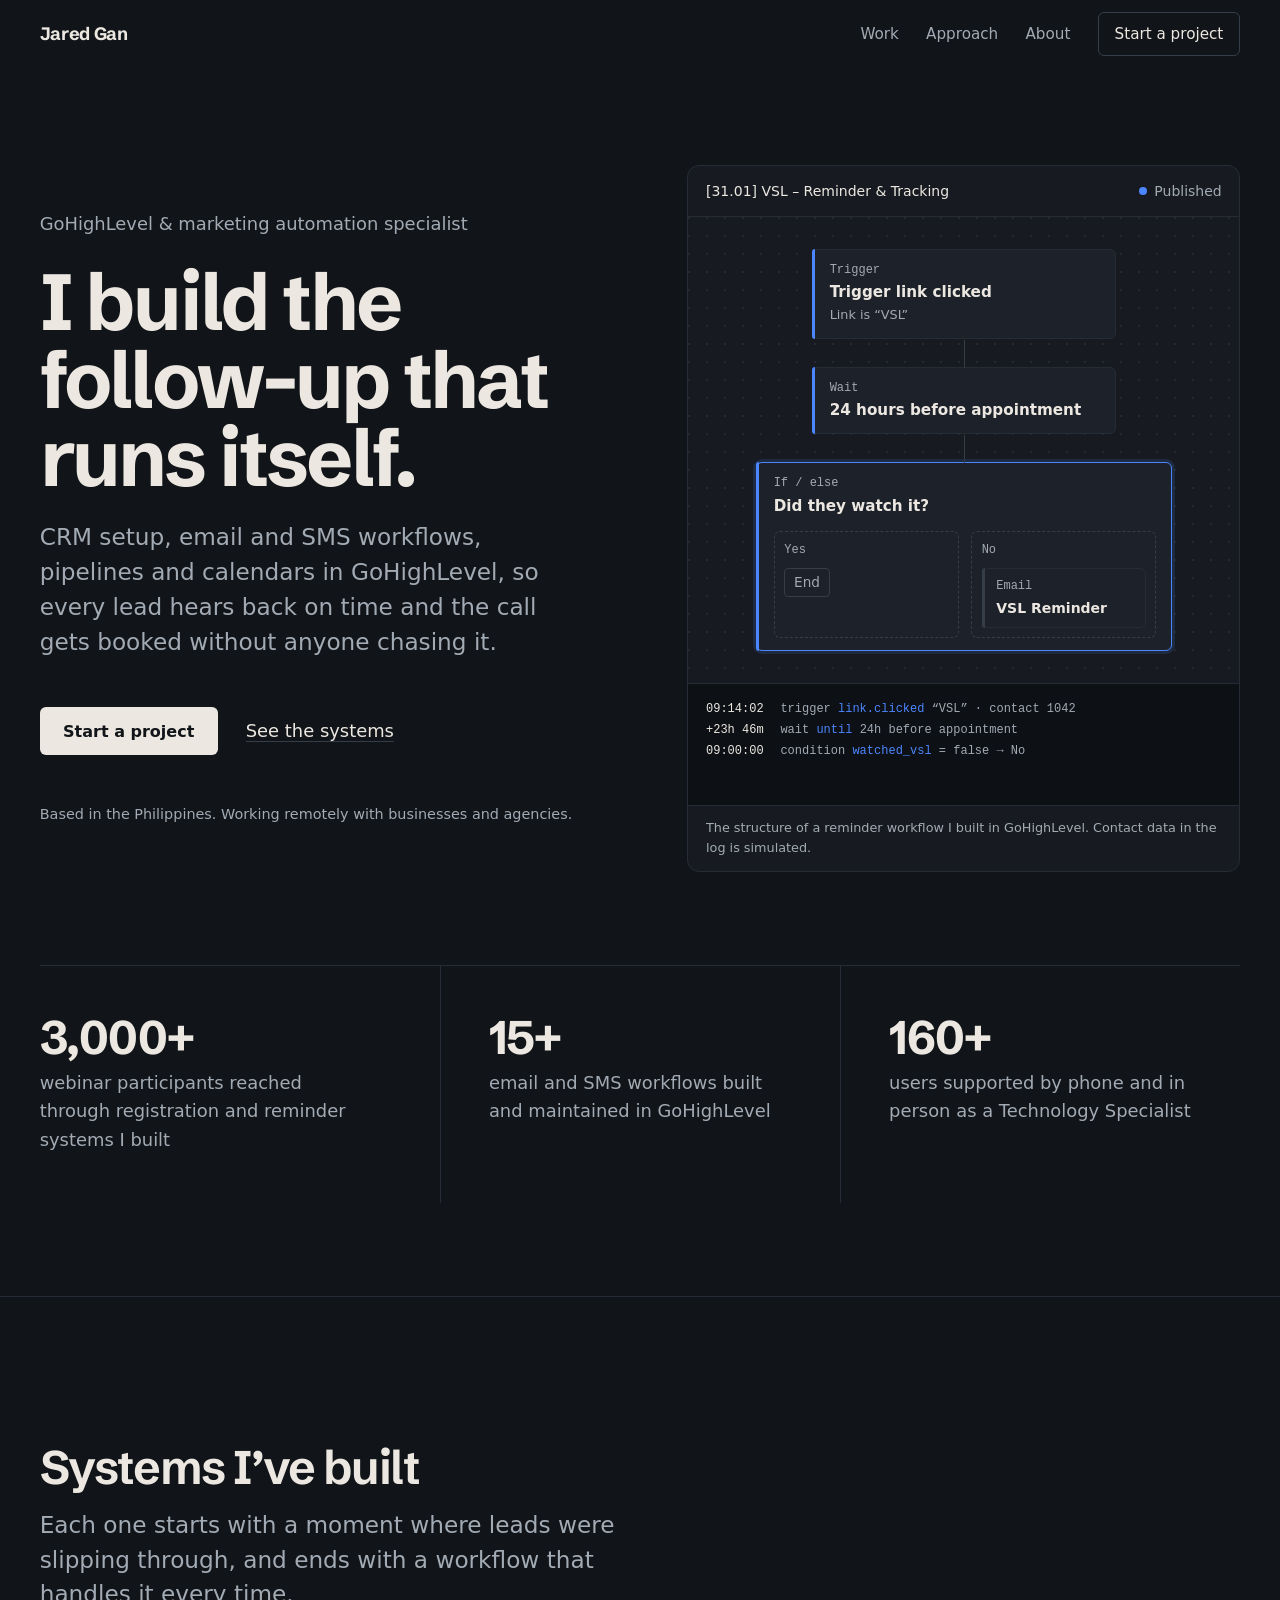
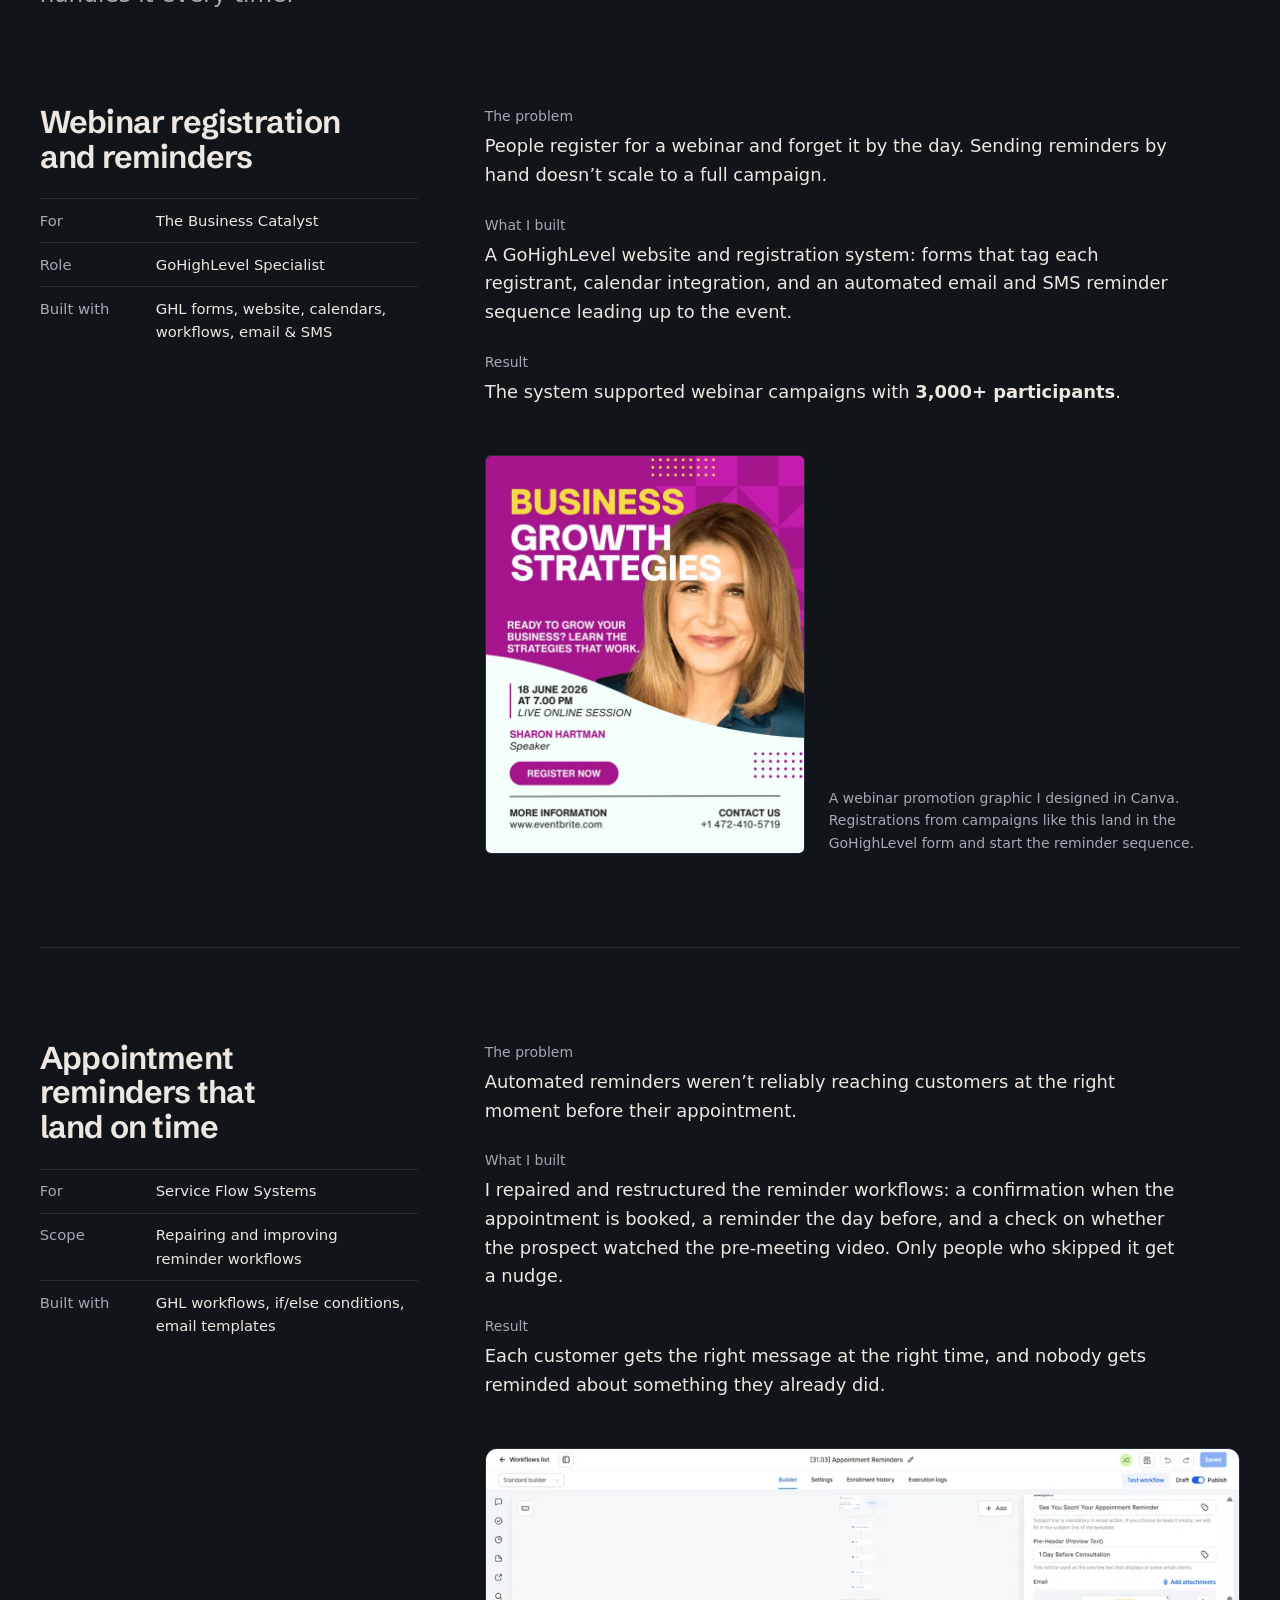
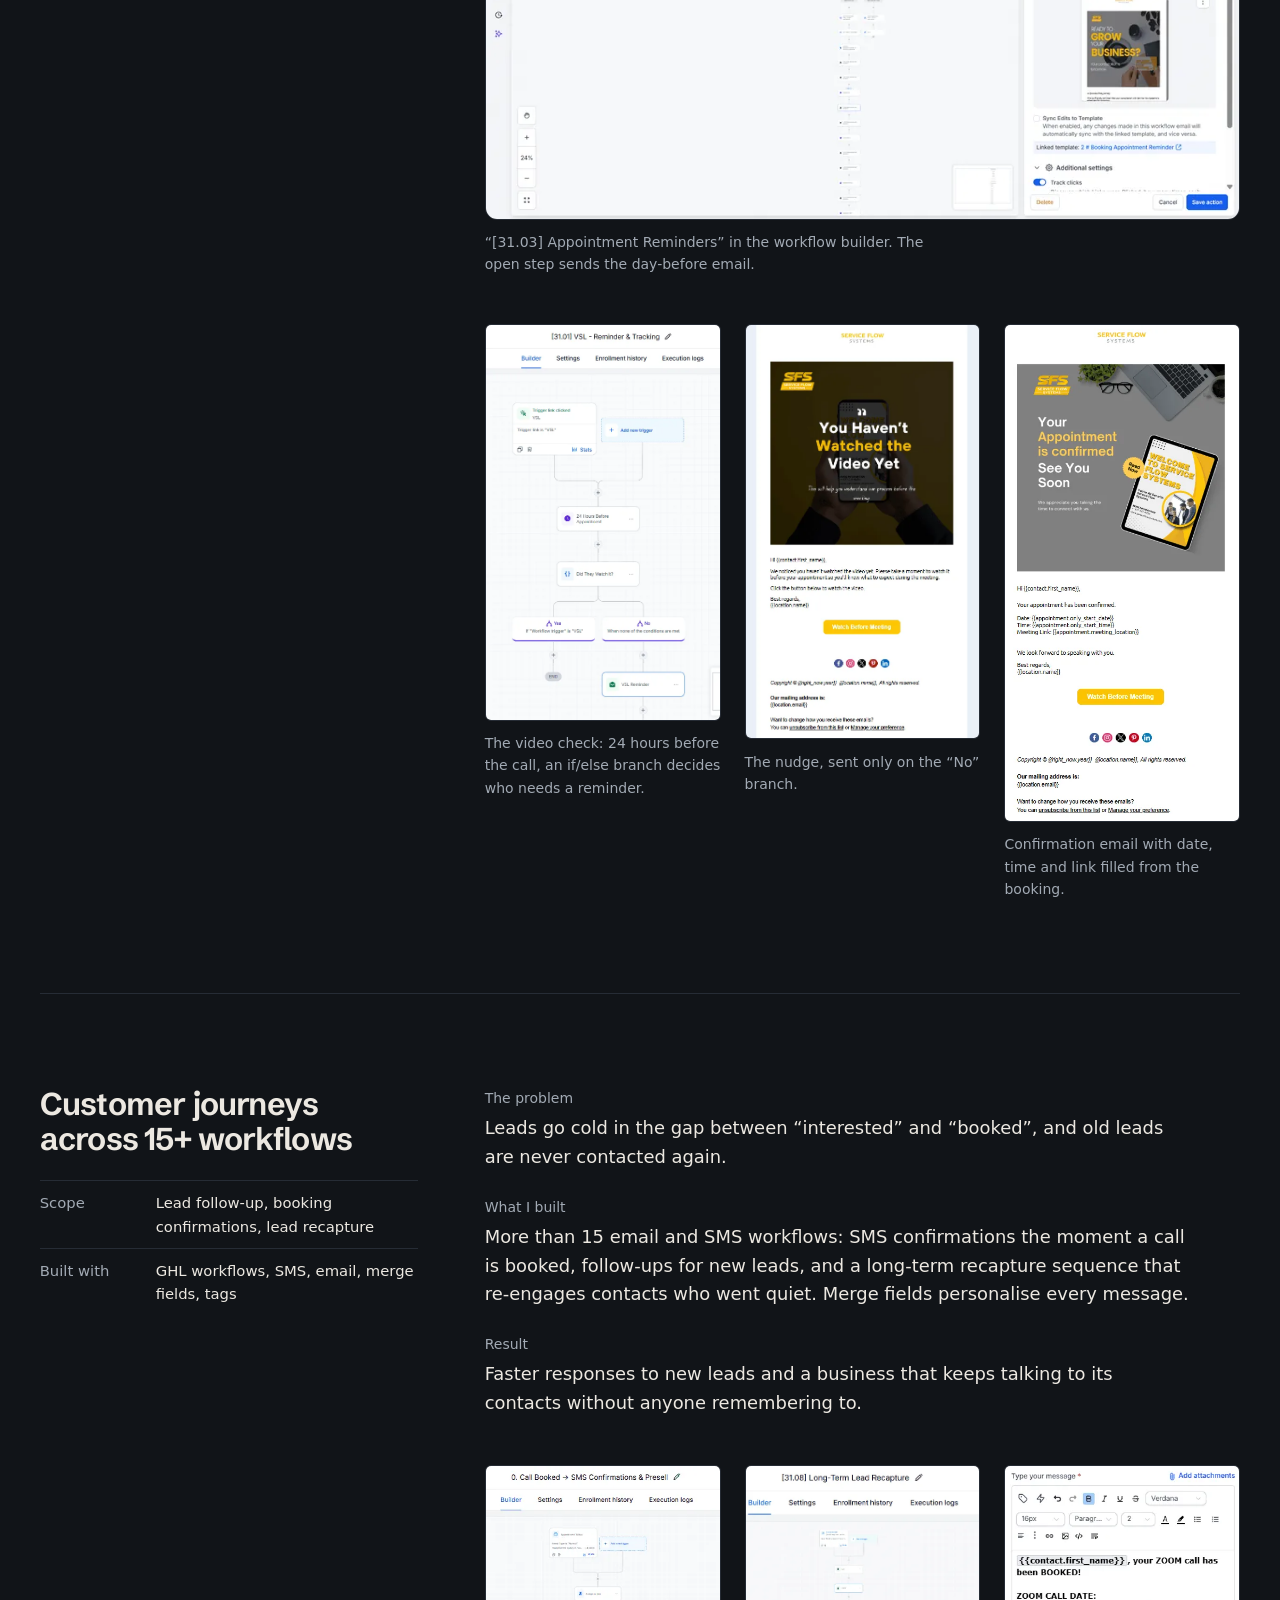
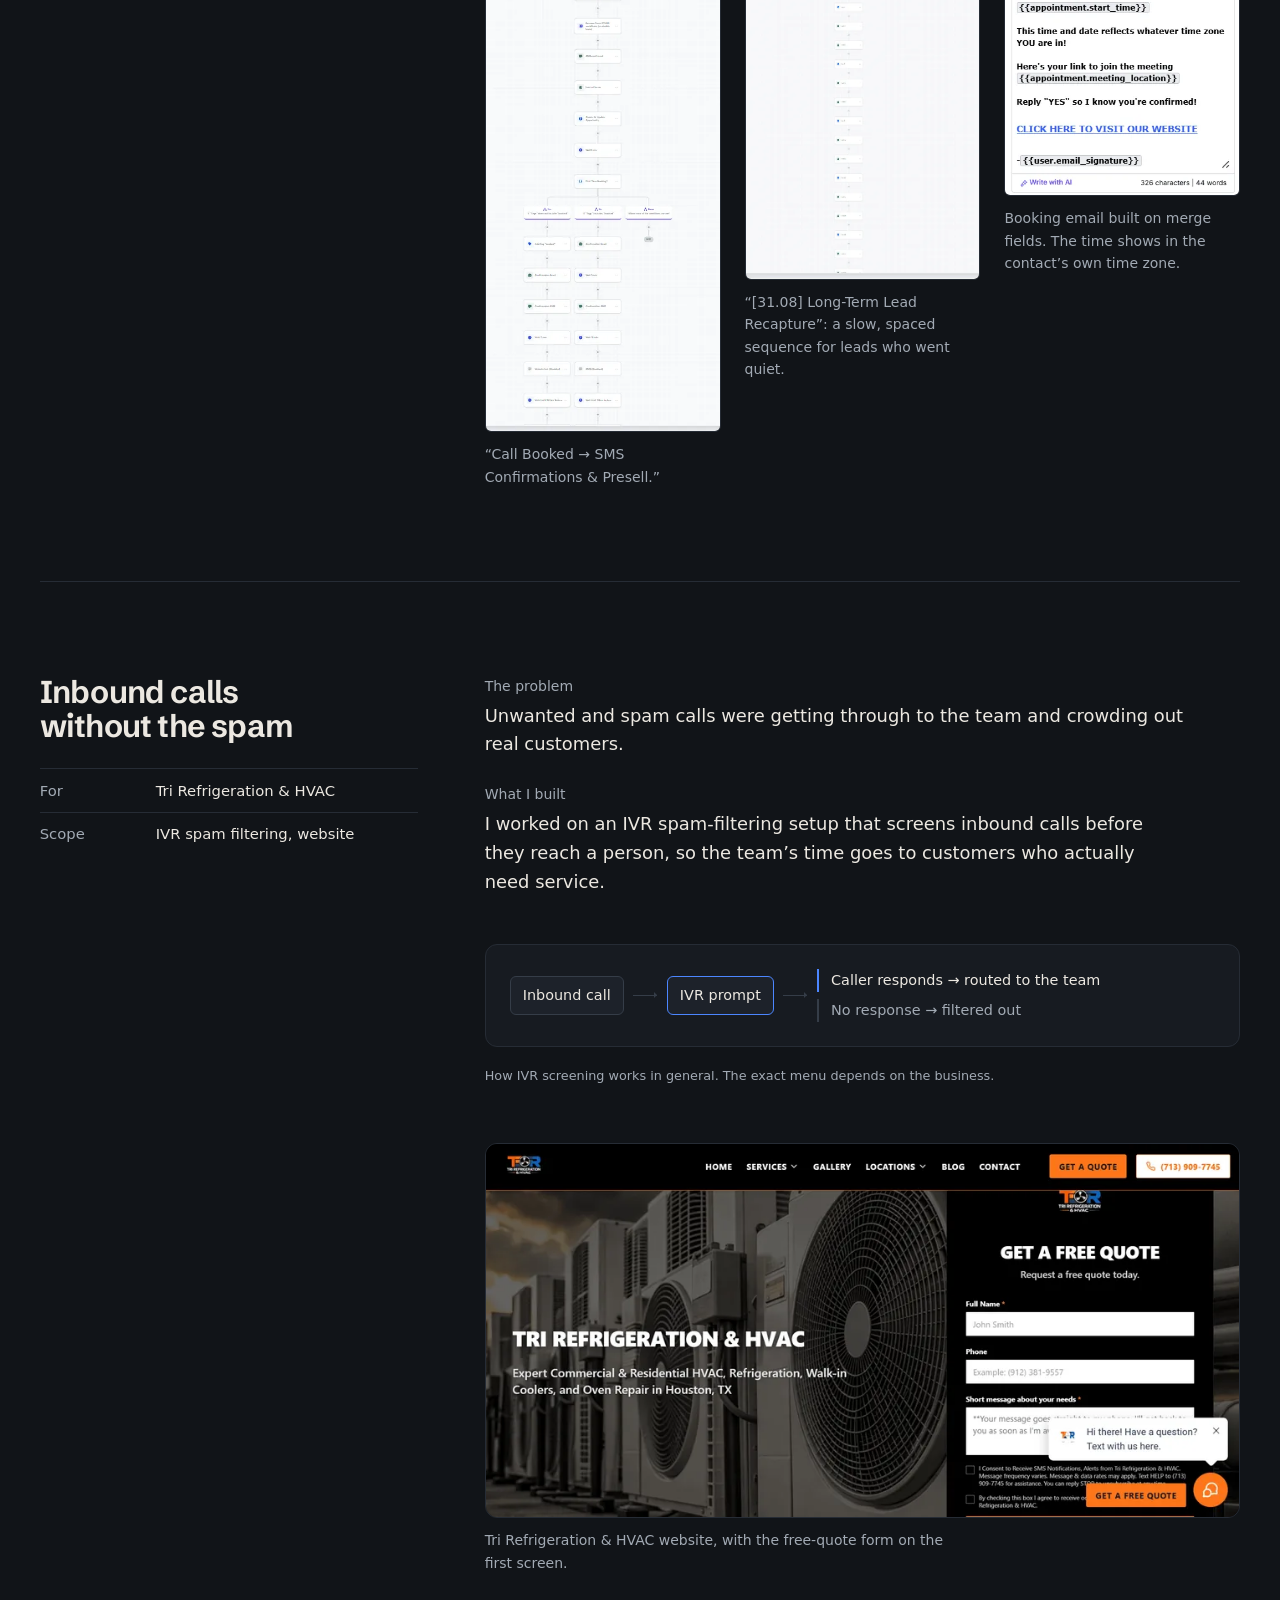
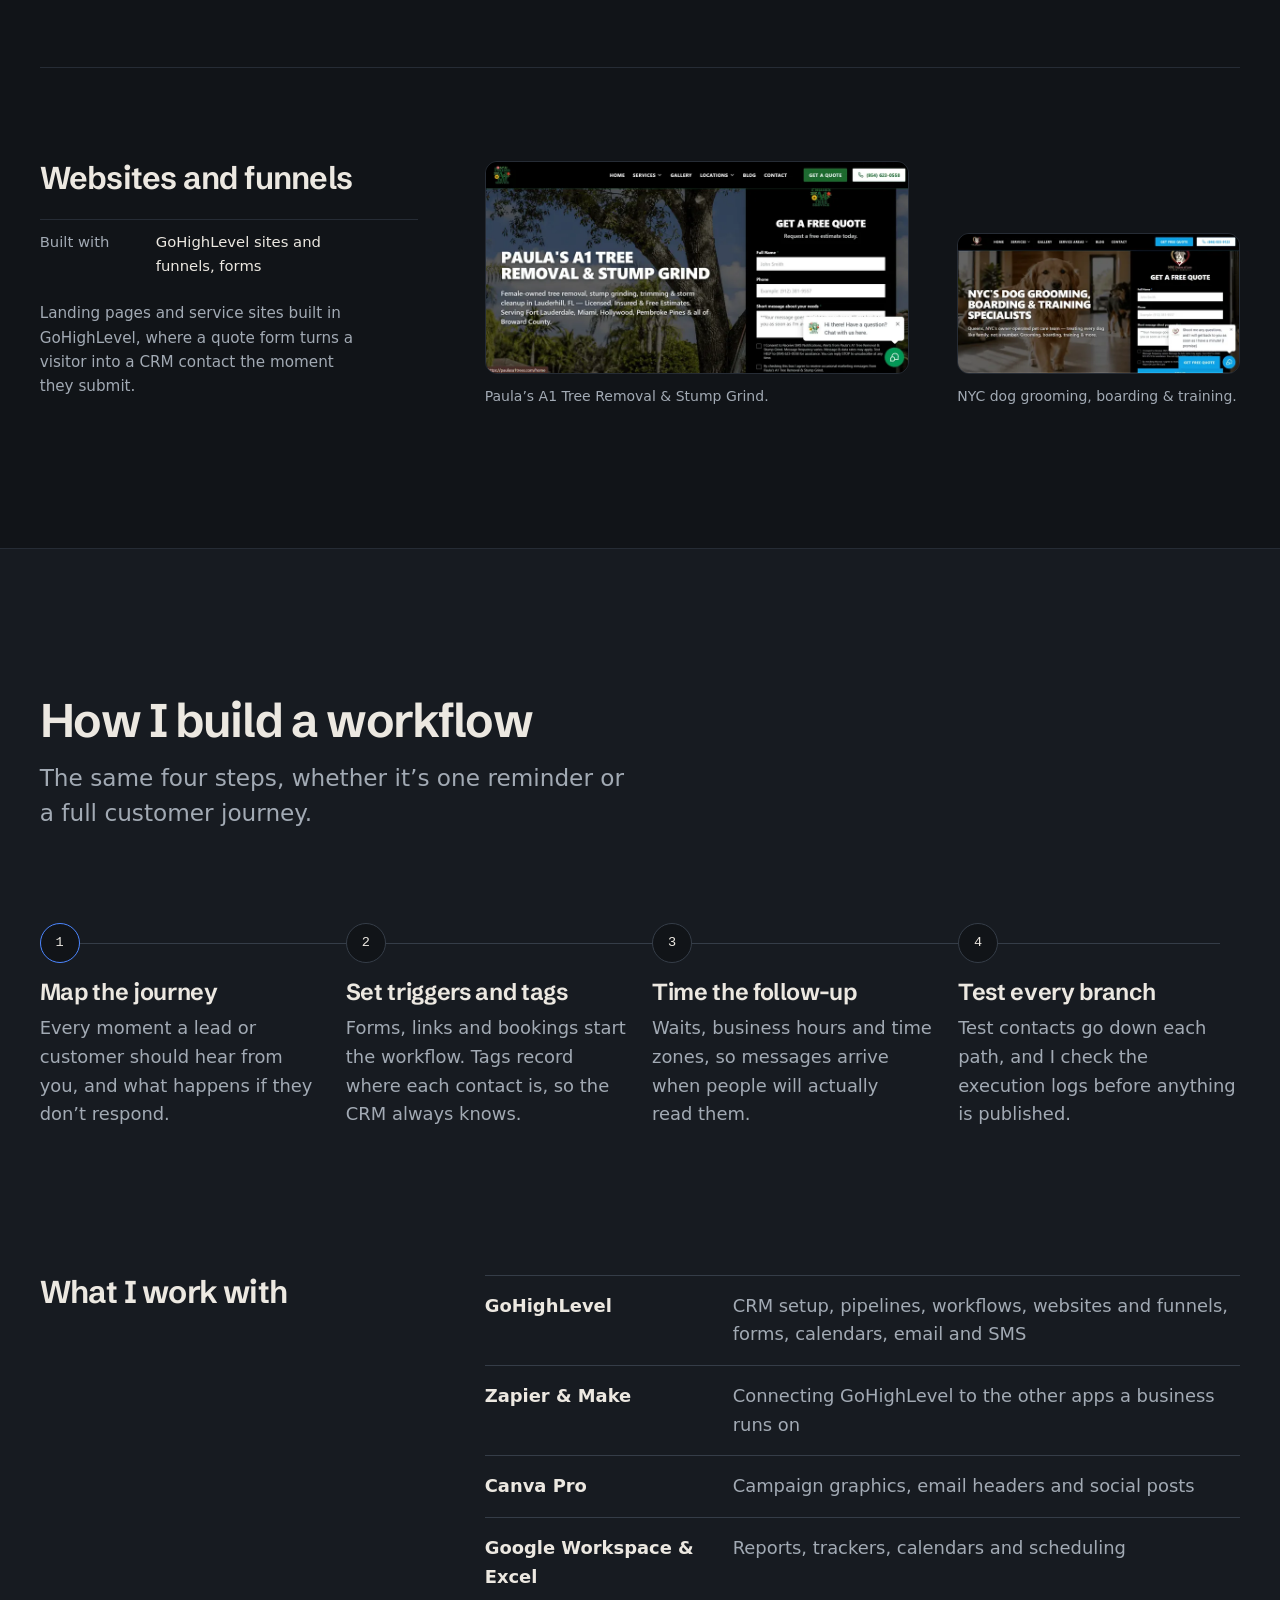
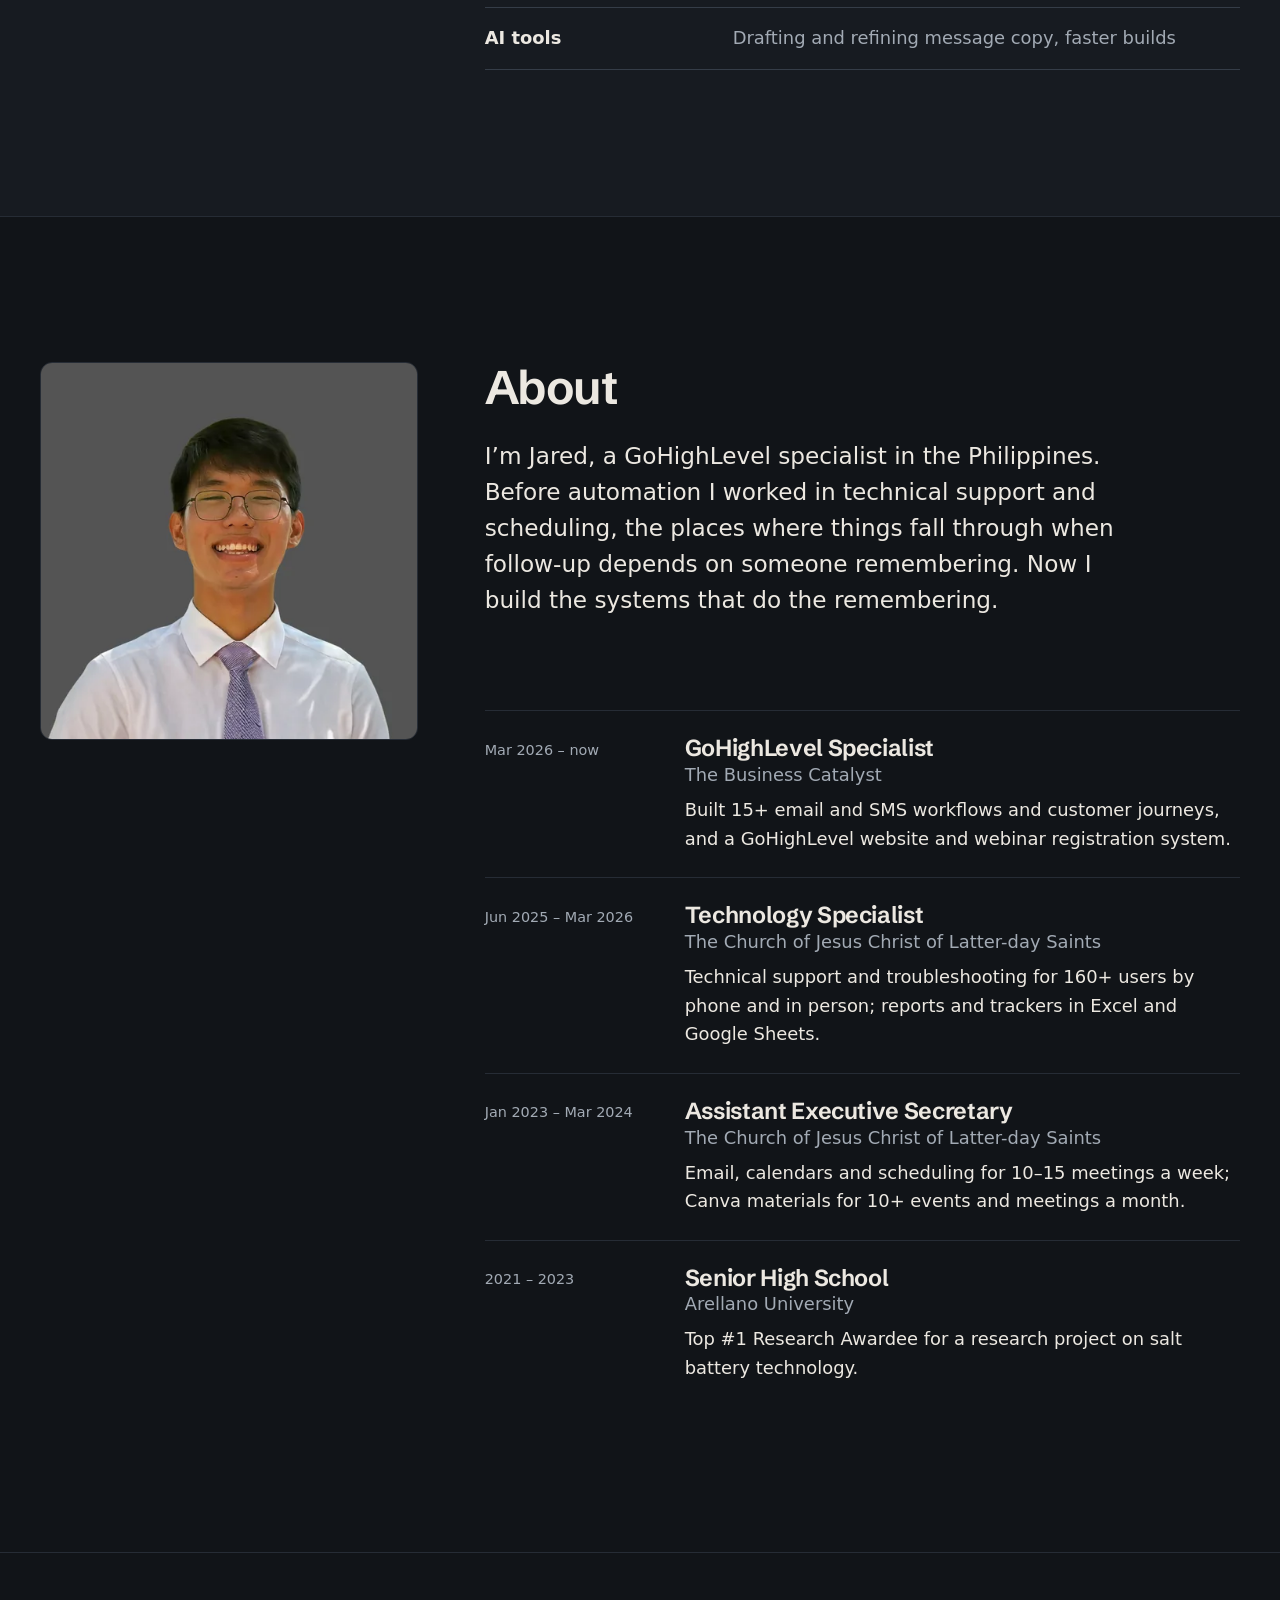
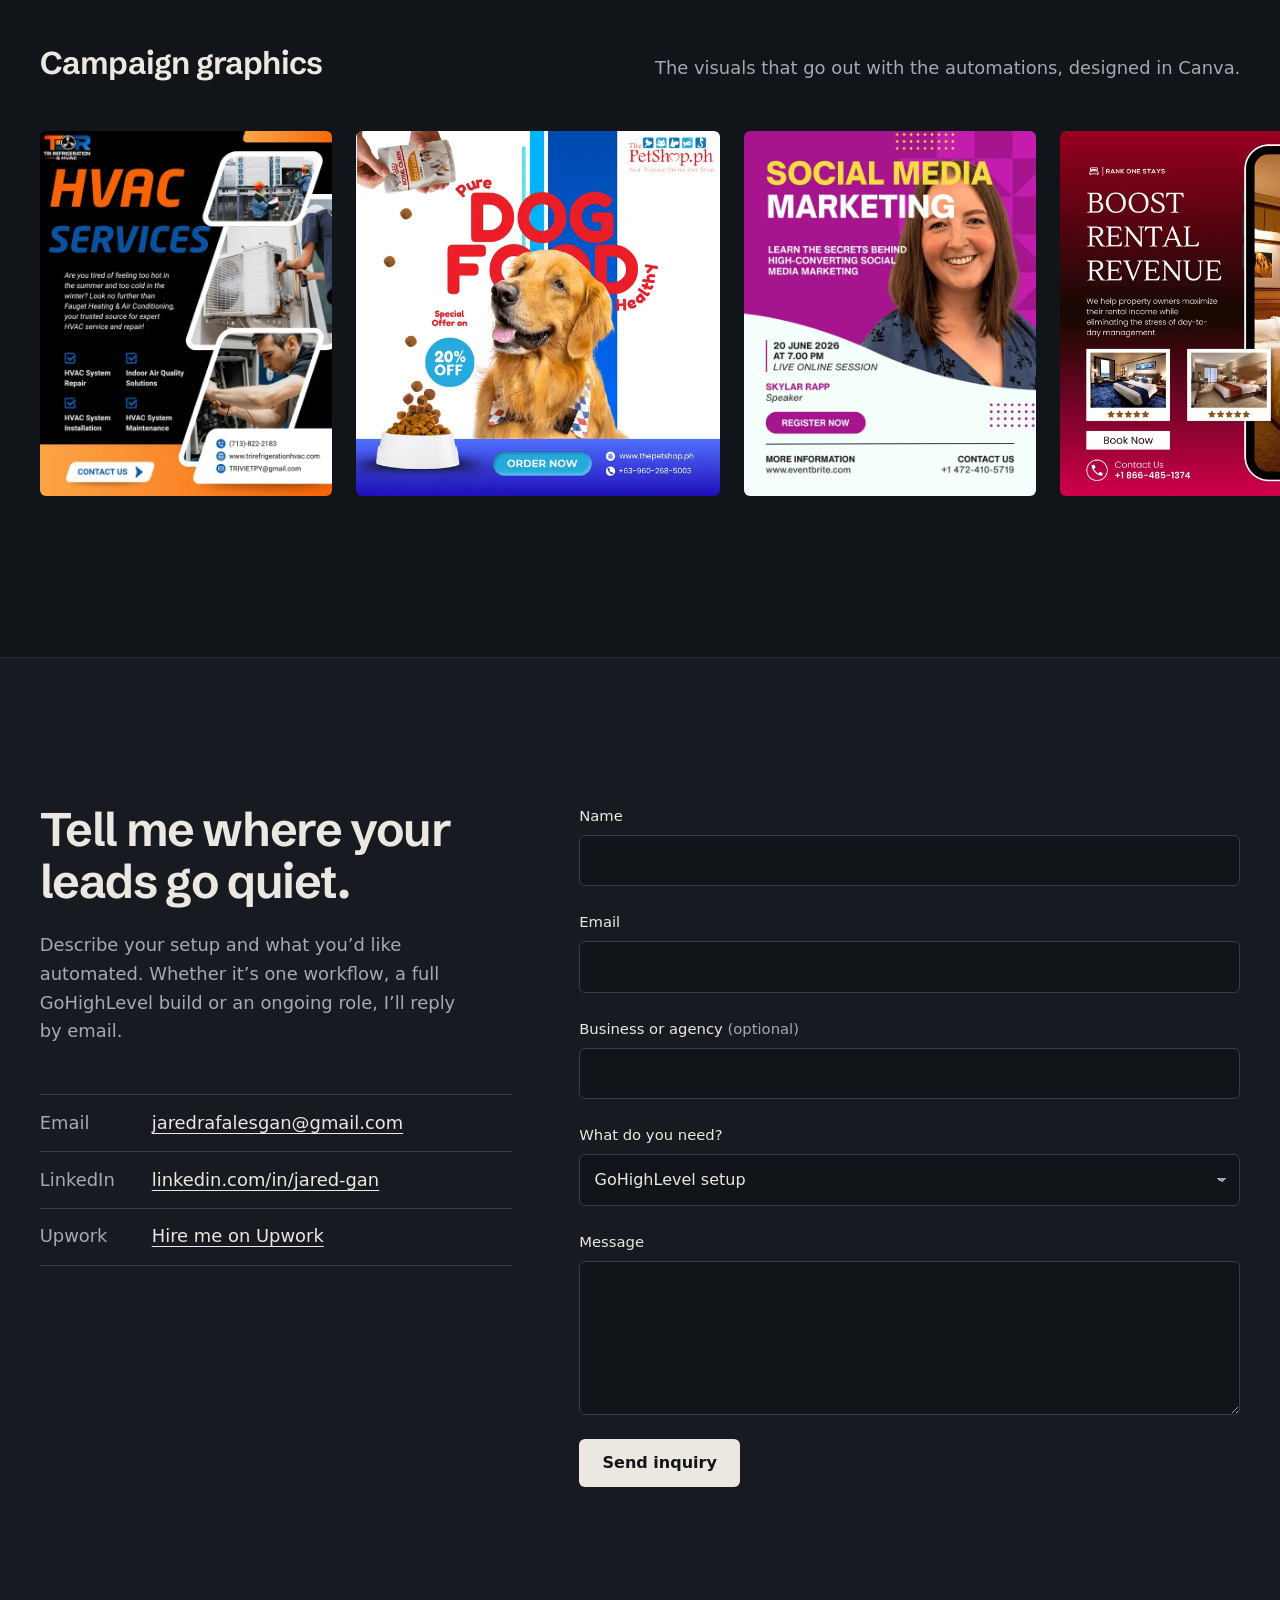
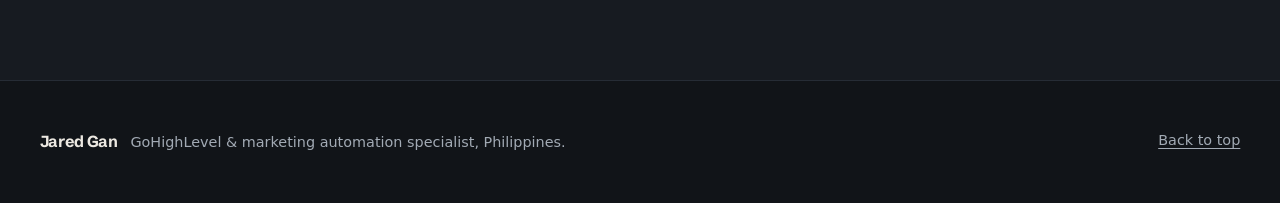
==== index.html @ a00666f6 "Build portfolio site: live workflow hero, case studies, approach, about, contact Static HTML/CSS/JS " ====
<!doctype html>
<html lang="en">
<head>
  <meta charset="utf-8">
  <meta name="viewport" content="width=device-width, initial-scale=1">
  <title>Jared Gan — GoHighLevel &amp; Marketing Automation Specialist</title>
  <meta name="description" content="Jared Gan builds GoHighLevel systems that capture leads, follow up on time and book the call: CRM setup, email and SMS workflows, pipelines, calendars and funnels.">
  <meta name="theme-color" content="#111418">
  <meta property="og:type" content="website">
  <meta property="og:title" content="Jared Gan — GoHighLevel &amp; Marketing Automation Specialist">
  <meta property="og:description" content="GoHighLevel systems that capture leads, follow up on time and book the call.">
  <meta name="twitter:card" content="summary_large_image">
  <link rel="icon" href="/favicon.svg" type="image/svg+xml">
  <link rel="preload" href="/assets/fonts/schibsted-grotesk.woff2" as="font" type="font/woff2" crossorigin>
  <link rel="preload" href="/assets/fonts/geist.woff2" as="font" type="font/woff2" crossorigin>
  <link rel="stylesheet" href="/assets/css/styles.css">
  <script type="application/ld+json">
  {
    "@context": "https://schema.org",
    "@type": "Person",
    "name": "Jared Gan",
    "jobTitle": "GoHighLevel Specialist",
    "description": "GoHighLevel and marketing automation specialist: CRM setup, email and SMS workflows, pipelines, calendars and funnels.",
    "email": "mailto:jaredrafalesgan@gmail.com",
    "address": { "@type": "PostalAddress", "addressCountry": "PH" },
    "worksFor": { "@type": "Organization", "name": "The Business Catalyst" },
    "alumniOf": { "@type": "EducationalOrganization", "name": "Arellano University" },
    "knowsAbout": ["GoHighLevel", "Marketing automation", "CRM", "Email and SMS automation", "Sales pipelines", "Funnels", "Zapier", "Make"],
    "sameAs": ["https://www.linkedin.com/in/jared-gan", "https://www.upwork.com/freelancers/~01782c0aad50a452c9"]
  }
  </script>
</head>
<body>
  <a class="skip-link" href="#main">Skip to content</a>

  <header class="site-header" data-header>
    <div class="container site-header__inner">
      <a class="wordmark" href="#top" aria-label="Jared Gan, back to top">Jared Gan</a>
      <nav class="site-nav" aria-label="Primary">
        <button class="site-nav__toggle" type="button" aria-expanded="false" aria-controls="nav-list" data-nav-toggle>Menu</button>
        <ul class="site-nav__list" id="nav-list" data-nav-list>
          <li><a href="#work">Work</a></li>
          <li><a href="#approach">Approach</a></li>
          <li><a href="#about">About</a></li>
          <li><a class="site-nav__cta" href="#contact">Start a project</a></li>
        </ul>
      </nav>
    </div>
  </header>

  <main id="main">
    <!-- HERO -->
    <section class="hero" id="top" aria-labelledby="hero-title">
      <div class="container hero__grid">
        <div class="hero__copy">
          <p class="hero__role">GoHighLevel &amp; marketing automation specialist</p>
          <h1 class="hero__title" id="hero-title">I build the follow-up that runs itself.</h1>
          <p class="hero__lede">CRM setup, email and SMS workflows, pipelines and calendars in GoHighLevel, so every lead hears back on time and the call gets booked without anyone chasing it.</p>
          <div class="hero__actions">
            <a class="button button--primary" href="#contact">Start a project</a>
            <a class="link-quiet" href="#work">See the systems</a>
          </div>
          <p class="hero__meta">Based in the Philippines. Working remotely with businesses and agencies.</p>
        </div>

        <figure class="workflow" aria-labelledby="wf-caption" data-workflow>
          <div class="workflow__bar">
            <span class="workflow__name">[31.01] VSL – Reminder &amp; Tracking</span>
            <span class="workflow__status"><span class="workflow__dot" aria-hidden="true"></span>Published</span>
          </div>
          <div class="workflow__canvas">
            <ol class="wf-steps">
              <li class="wf-node wf-node--trigger" data-step="0">
                <span class="wf-node__kind">Trigger</span>
                <span class="wf-node__title">Trigger link clicked</span>
                <span class="wf-node__detail">Link is “VSL”</span>
              </li>
              <li class="wf-node wf-node--wait" data-step="1">
                <span class="wf-node__kind">Wait</span>
                <span class="wf-node__title">24 hours before appointment</span>
              </li>
              <li class="wf-node wf-node--condition" data-step="2">
                <span class="wf-node__kind">If / else</span>
                <span class="wf-node__title">Did they watch it?</span>
                <div class="wf-branches">
                  <div class="wf-branch wf-branch--yes" data-step="3b">
                    <span class="wf-branch__label">Yes</span>
                    <span class="wf-branch__end">End</span>
                  </div>
                  <div class="wf-branch wf-branch--no" data-step="3">
                    <span class="wf-branch__label">No</span>
                    <span class="wf-node wf-node--action wf-node--inline">
                      <span class="wf-node__kind">Email</span>
                      <span class="wf-node__title">VSL Reminder</span>
                    </span>
                  </div>
                </div>
              </li>
            </ol>
          </div>
          <div class="workflow__log" aria-hidden="true">
            <p class="log-line" data-step="0"><span class="log-t">09:14:02</span> trigger <span class="log-k">link.clicked</span> “VSL” · contact 1042</p>
            <p class="log-line" data-step="1"><span class="log-t">+23h 46m</span> wait <span class="log-k">until</span> 24h before appointment</p>
            <p class="log-line" data-step="2"><span class="log-t">09:00:00</span> condition <span class="log-k">watched_vsl</span> = false → No</p>
            <p class="log-line" data-step="3"><span class="log-t">09:00:01</span> email <span class="log-k">sent</span> “VSL Reminder”</p>
          </div>
          <figcaption class="workflow__caption" id="wf-caption">
            <span>The structure of a reminder workflow I built in GoHighLevel. Contact data in the log is simulated.</span>
            <button class="workflow__replay" type="button" data-replay hidden>Run again</button>
          </figcaption>
        </figure>
      </div>
    </section>

    <!-- PROOF -->
    <section class="proof" aria-label="Track record">
      <div class="container">
        <dl class="proof__list">
          <div class="proof__item">
            <dt class="proof__figure">3,000+</dt>
            <dd class="proof__label">webinar participants reached through registration and reminder systems I built</dd>
          </div>
          <div class="proof__item">
            <dt class="proof__figure">15+</dt>
            <dd class="proof__label">email and SMS workflows built and maintained in GoHighLevel</dd>
          </div>
          <div class="proof__item">
            <dt class="proof__figure">160+</dt>
            <dd class="proof__label">users supported by phone and in person as a Technology Specialist</dd>
          </div>
        </dl>
      </div>
    </section>

    <!-- WORK -->
    <section class="work" id="work" aria-labelledby="work-title">
      <div class="container">
        <header class="section-head">
          <h2 class="section-title" id="work-title">Systems I’ve built</h2>
          <p class="section-lede">Each one starts with a moment where leads were slipping through, and ends with a workflow that handles it every time.</p>
        </header>

        <!-- Case: Webinar -->
        <article class="case" aria-labelledby="case-webinar">
          <aside class="case__meta">
            <h3 class="case__title" id="case-webinar">Webinar registration and reminders</h3>
            <dl class="meta-list">
              <div><dt>For</dt><dd>The Business Catalyst</dd></div>
              <div><dt>Role</dt><dd>GoHighLevel Specialist</dd></div>
              <div><dt>Built with</dt><dd>GHL forms, website, calendars, workflows, email &amp; SMS</dd></div>
            </dl>
          </aside>
          <div class="case__body">
            <dl class="case__story">
              <div><dt>The problem</dt><dd>People register for a webinar and forget it by the day. Sending reminders by hand doesn’t scale to a full campaign.</dd></div>
              <div><dt>What I built</dt><dd>A GoHighLevel website and registration system: forms that tag each registrant, calendar integration, and an automated email and SMS reminder sequence leading up to the event.</dd></div>
              <div><dt>Result</dt><dd>The system supported webinar campaigns with <strong>3,000+ participants</strong>.</dd></div>
            </dl>
            <figure class="shot shot--poster">
              <img src="/assets/img/design-webinar-growth-640.webp" width="640" height="800" loading="lazy" decoding="async" alt="Webinar promotion graphic: Business Growth Strategies, a live online session with a Register Now button.">
              <figcaption>A webinar promotion graphic I designed in Canva. Registrations from campaigns like this land in the GoHighLevel form and start the reminder sequence.</figcaption>
            </figure>
          </div>
        </article>

        <!-- Case: Service Flow Systems -->
        <article class="case" aria-labelledby="case-sfs">
          <aside class="case__meta">
            <h3 class="case__title" id="case-sfs">Appointment reminders that land on time</h3>
            <dl class="meta-list">
              <div><dt>For</dt><dd>Service Flow Systems</dd></div>
              <div><dt>Scope</dt><dd>Repairing and improving reminder workflows</dd></div>
              <div><dt>Built with</dt><dd>GHL workflows, if/else conditions, email templates</dd></div>
            </dl>
          </aside>
          <div class="case__body">
            <dl class="case__story">
              <div><dt>The problem</dt><dd>Automated reminders weren’t reliably reaching customers at the right moment before their appointment.</dd></div>
              <div><dt>What I built</dt><dd>I repaired and restructured the reminder workflows: a confirmation when the appointment is booked, a reminder the day before, and a check on whether the prospect watched the pre-meeting video. Only people who skipped it get a nudge.</dd></div>
              <div><dt>Result</dt><dd>Each customer gets the right message at the right time, and nobody gets reminded about something they already did.</dd></div>
            </dl>
            <figure class="shot">
              <img src="/assets/img/wf-appointment-reminders-1600.webp" srcset="/assets/img/wf-appointment-reminders-900.webp 900w, /assets/img/wf-appointment-reminders-1600.webp 1600w" sizes="(min-width: 1000px) 760px, 100vw" width="1600" height="786" loading="lazy" decoding="async" alt="The GoHighLevel workflow builder showing “[31.03] Appointment Reminders”, with the email action “See You Soon! Your Appointment Reminder” open.">
              <figcaption>“[31.03] Appointment Reminders” in the workflow builder. The open step sends the day-before email.</figcaption>
            </figure>
            <div class="shot-row">
              <figure class="shot shot--tall">
                <img src="/assets/img/wf-vsl-reminder-550.webp" width="550" height="929" loading="lazy" decoding="async" alt="Workflow “[31.01] VSL – Reminder &amp; Tracking”: trigger link clicked, wait until 24 hours before the appointment, then a yes/no branch on whether they watched the video.">
                <figcaption>The video check: 24 hours before the call, an if/else branch decides who needs a reminder.</figcaption>
              </figure>
              <figure class="shot shot--tall">
                <img src="/assets/img/email-sfs-video-497.webp" width="497" height="879" loading="lazy" decoding="async" alt="Service Flow Systems email headed “You Haven’t Watched the Video Yet” with a Watch Before Meeting button.">
                <figcaption>The nudge, sent only on the “No” branch.</figcaption>
              </figure>
              <figure class="shot shot--tall">
                <img src="/assets/img/email-sfs-confirmed-440.webp" width="440" height="934" loading="lazy" decoding="async" alt="Service Flow Systems email headed “Your Appointment is confirmed. See You Soon” with date, time and meeting link merge fields.">
                <figcaption>Confirmation email with date, time and link filled from the booking.</figcaption>
              </figure>
            </div>
          </div>
        </article>

        <!-- Case: Customer journeys -->
        <article class="case" aria-labelledby="case-journeys">
          <aside class="case__meta">
            <h3 class="case__title" id="case-journeys">Customer journeys across 15+ workflows</h3>
            <dl class="meta-list">
              <div><dt>Scope</dt><dd>Lead follow-up, booking confirmations, lead recapture</dd></div>
              <div><dt>Built with</dt><dd>GHL workflows, SMS, email, merge fields, tags</dd></div>
            </dl>
          </aside>
          <div class="case__body">
            <dl class="case__story">
              <div><dt>The problem</dt><dd>Leads go cold in the gap between “interested” and “booked”, and old leads are never contacted again.</dd></div>
              <div><dt>What I built</dt><dd>More than 15 email and SMS workflows: SMS confirmations the moment a call is booked, follow-ups for new leads, and a long-term recapture sequence that re-engages contacts who went quiet. Merge fields personalise every message.</dd></div>
              <div><dt>Result</dt><dd>Faster responses to new leads and a business that keeps talking to its contacts without anyone remembering to.</dd></div>
            </dl>
            <div class="shot-row">
              <figure class="shot shot--tall">
                <img src="/assets/img/wf-call-booked-sms-391.webp" width="391" height="944" loading="lazy" decoding="async" alt="Workflow “Call Booked → SMS Confirmations &amp; Presell” in the GoHighLevel builder.">
                <figcaption>“Call Booked → SMS Confirmations &amp; Presell.”</figcaption>
              </figure>
              <figure class="shot shot--tall">
                <img src="/assets/img/wf-lead-recapture-535.webp" width="535" height="943" loading="lazy" decoding="async" alt="Workflow “[31.08] Long-Term Lead Recapture” in the GoHighLevel builder, a long sequence of timed steps.">
                <figcaption>“[31.08] Long-Term Lead Recapture”: a slow, spaced sequence for leads who went quiet.</figcaption>
              </figure>
              <figure class="shot shot--tall shot--email">
                <img src="/assets/img/email-zoom-booked-358.webp" width="358" height="503" loading="lazy" decoding="async" alt="Email editor with merge fields: contact first name, appointment start time, meeting location and email signature.">
                <figcaption>Booking email built on merge fields. The time shows in the contact’s own time zone.</figcaption>
              </figure>
            </div>
          </div>
        </article>

        <!-- Case: Tri Refrigeration -->
        <article class="case" aria-labelledby="case-tri">
          <aside class="case__meta">
            <h3 class="case__title" id="case-tri">Inbound calls without the spam</h3>
            <dl class="meta-list">
              <div><dt>For</dt><dd>Tri Refrigeration &amp; HVAC</dd></div>
              <div><dt>Scope</dt><dd>IVR spam filtering, website</dd></div>
            </dl>
          </aside>
          <div class="case__body">
            <dl class="case__story">
              <div><dt>The problem</dt><dd>Unwanted and spam calls were getting through to the team and crowding out real customers.</dd></div>
              <div><dt>What I built</dt><dd>I worked on an IVR spam-filtering setup that screens inbound calls before they reach a person, so the team’s time goes to customers who actually need service.</dd></div>
            </dl>
            <div class="ivr" role="img" aria-label="Diagram: an inbound call meets an IVR prompt; real callers continue to the team, unwanted calls stop at the prompt.">
              <span class="ivr__step">Inbound call</span>
              <span class="ivr__arrow" aria-hidden="true"></span>
              <span class="ivr__step ivr__step--gate">IVR prompt</span>
              <span class="ivr__arrow" aria-hidden="true"></span>
              <span class="ivr__split">
                <span class="ivr__out ivr__out--pass">Caller responds → routed to the team</span>
                <span class="ivr__out ivr__out--stop">No response → filtered out</span>
              </span>
            </div>
            <p class="ivr__note">How IVR screening works in general. The exact menu depends on the business.</p>
            <figure class="shot">
              <img src="/assets/img/site-tri-hvac-1600.webp" srcset="/assets/img/site-tri-hvac-900.webp 900w, /assets/img/site-tri-hvac-1600.webp 1600w" sizes="(min-width: 1000px) 760px, 100vw" width="1600" height="793" loading="lazy" decoding="async" alt="Tri Refrigeration &amp; HVAC website hero with a “Get a free quote” form.">
              <figcaption>Tri Refrigeration &amp; HVAC website, with the free-quote form on the first screen.</figcaption>
            </figure>
          </div>
        </article>

        <!-- Case: Websites -->
        <article class="case case--gallery" aria-labelledby="case-sites">
          <aside class="case__meta">
            <h3 class="case__title" id="case-sites">Websites and funnels</h3>
            <dl class="meta-list">
              <div><dt>Built with</dt><dd>GoHighLevel sites and funnels, forms</dd></div>
            </dl>
            <p class="case__aside">Landing pages and service sites built in GoHighLevel, where a quote form turns a visitor into a CRM contact the moment they submit.</p>
          </aside>
          <div class="case__body gallery">
            <figure class="shot gallery__lead">
              <img src="/assets/img/site-paulas-tree-1600.webp" srcset="/assets/img/site-paulas-tree-900.webp 900w, /assets/img/site-paulas-tree-1600.webp 1600w" sizes="(min-width: 1000px) 760px, 100vw" width="1600" height="801" loading="lazy" decoding="async" alt="Paula’s A1 Tree Removal &amp; Stump Grind website with a quote request form.">
              <figcaption>Paula’s A1 Tree Removal &amp; Stump Grind.</figcaption>
            </figure>
            <figure class="shot">
              <img src="/assets/img/site-nyc-grooming-900.webp" srcset="/assets/img/site-nyc-grooming-600.webp 600w, /assets/img/site-nyc-grooming-900.webp 900w" sizes="(min-width: 48rem) 300px, 100vw" width="900" height="448" loading="lazy" decoding="async" alt="NYC dog grooming, boarding and training website with a quote form.">
              <figcaption>NYC dog grooming, boarding &amp; training.</figcaption>
            </figure>
          </div>
        </article>
      </div>
    </section>

    <!-- APPROACH -->
    <section class="approach" id="approach" aria-labelledby="approach-title">
      <div class="container">
        <header class="section-head">
          <h2 class="section-title" id="approach-title">How I build a workflow</h2>
          <p class="section-lede">The same four steps, whether it’s one reminder or a full customer journey.</p>
        </header>
        <ol class="steps">
          <li class="step">
            <span class="step__n" aria-hidden="true">1</span>
            <h3 class="step__title">Map the journey</h3>
            <p>Every moment a lead or customer should hear from you, and what happens if they don’t respond.</p>
          </li>
          <li class="step">
            <span class="step__n" aria-hidden="true">2</span>
            <h3 class="step__title">Set triggers and tags</h3>
            <p>Forms, links and bookings start the workflow. Tags record where each contact is, so the CRM always knows.</p>
          </li>
          <li class="step">
            <span class="step__n" aria-hidden="true">3</span>
            <h3 class="step__title">Time the follow-up</h3>
            <p>Waits, business hours and time zones, so messages arrive when people will actually read them.</p>
          </li>
          <li class="step">
            <span class="step__n" aria-hidden="true">4</span>
            <h3 class="step__title">Test every branch</h3>
            <p>Test contacts go down each path, and I check the execution logs before anything is published.</p>
          </li>
        </ol>

        <div class="toolkit">
          <h3 class="toolkit__title">What I work with</h3>
          <dl class="toolkit__list">
            <div><dt>GoHighLevel</dt><dd>CRM setup, pipelines, workflows, websites and funnels, forms, calendars, email and SMS</dd></div>
            <div><dt>Zapier &amp; Make</dt><dd>Connecting GoHighLevel to the other apps a business runs on</dd></div>
            <div><dt>Canva Pro</dt><dd>Campaign graphics, email headers and social posts</dd></div>
            <div><dt>Google Workspace &amp; Excel</dt><dd>Reports, trackers, calendars and scheduling</dd></div>
            <div><dt>AI tools</dt><dd>Drafting and refining message copy, faster builds</dd></div>
          </dl>
        </div>
      </div>
    </section>

    <!-- ABOUT / EXPERIENCE -->
    <section class="about" id="about" aria-labelledby="about-title">
      <div class="container about__grid">
        <div class="about__portrait">
          <img src="/assets/img/portrait-960.webp" srcset="/assets/img/portrait-480.webp 480w, /assets/img/portrait-960.webp 960w" sizes="(min-width: 1000px) 360px, 70vw" width="960" height="960" loading="lazy" decoding="async" alt="Portrait of Jared Gan smiling, in a white shirt and tie.">
        </div>
        <div class="about__copy">
          <h2 class="section-title" id="about-title">About</h2>
          <p class="about__lede">I’m Jared, a GoHighLevel specialist in the Philippines. Before automation I worked in technical support and scheduling, the places where things fall through when follow-up depends on someone remembering. Now I build the systems that do the remembering.</p>
          <ol class="timeline">
            <li>
              <span class="timeline__when">Mar 2026 – now</span>
              <div>
                <h3 class="timeline__role">GoHighLevel Specialist</h3>
                <p class="timeline__org">The Business Catalyst</p>
                <p>Built 15+ email and SMS workflows and customer journeys, and a GoHighLevel website and webinar registration system.</p>
              </div>
            </li>
            <li>
              <span class="timeline__when">Jun 2025 – Mar 2026</span>
              <div>
                <h3 class="timeline__role">Technology Specialist</h3>
                <p class="timeline__org">The Church of Jesus Christ of Latter-day Saints</p>
                <p>Technical support and troubleshooting for 160+ users by phone and in person; reports and trackers in Excel and Google Sheets.</p>
              </div>
            </li>
            <li>
              <span class="timeline__when">Jan 2023 – Mar 2024</span>
              <div>
                <h3 class="timeline__role">Assistant Executive Secretary</h3>
                <p class="timeline__org">The Church of Jesus Christ of Latter-day Saints</p>
                <p>Email, calendars and scheduling for 10–15 meetings a week; Canva materials for 10+ events and meetings a month.</p>
              </div>
            </li>
            <li>
              <span class="timeline__when">2021 – 2023</span>
              <div>
                <h3 class="timeline__role">Senior High School</h3>
                <p class="timeline__org">Arellano University</p>
                <p>Top #1 Research Awardee for a research project on salt battery technology.</p>
              </div>
            </li>
          </ol>
        </div>
      </div>
    </section>

    <!-- DESIGN STRIP -->
    <section class="designs" aria-labelledby="designs-title">
      <div class="container">
        <header class="designs__head">
          <h2 class="designs__title" id="designs-title">Campaign graphics</h2>
          <p class="designs__lede">The visuals that go out with the automations, designed in Canva.</p>
        </header>
      </div>
      <div class="designs__rail" tabindex="0" aria-label="Campaign graphics, scroll horizontally">
        <img src="/assets/img/design-hvac-640.webp" width="640" height="800" loading="lazy" decoding="async" alt="HVAC services promotional graphic for Tri Refrigeration &amp; HVAC.">
        <img src="/assets/img/design-petshop-640.webp" width="640" height="640" loading="lazy" decoding="async" alt="Pet shop dog food promotion graphic with a 20% off offer.">
        <img src="/assets/img/design-webinar-social-640.webp" width="640" height="800" loading="lazy" decoding="async" alt="Webinar promotion graphic: Social Media Marketing, live online session.">
        <img src="/assets/img/design-rental-640.webp" width="640" height="640" loading="lazy" decoding="async" alt="Rental management promotion graphic: Boost Rental Revenue.">
        <img src="/assets/img/design-ac-cleaning-640.webp" width="640" height="800" loading="lazy" decoding="async" alt="AC cleaning services promotional graphic.">
      </div>
    </section>

    <!-- CONTACT -->
    <section class="contact" id="contact" aria-labelledby="contact-title">
      <div class="container contact__grid">
        <div class="contact__intro">
          <h2 class="contact__title" id="contact-title">Tell me where your leads go quiet.</h2>
          <p>Describe your setup and what you’d like automated. Whether it’s one workflow, a full GoHighLevel build or an ongoing role, I’ll reply by email.</p>
          <ul class="contact__links">
            <li><span>Email</span><a href="mailto:jaredrafalesgan@gmail.com">jaredrafalesgan@gmail.com</a></li>
            <li><span>LinkedIn</span><a href="https://www.linkedin.com/in/jared-gan" rel="noopener" target="_blank">linkedin.com/in/jared-gan</a></li>
            <li><span>Upwork</span><a href="https://www.upwork.com/freelancers/~01782c0aad50a452c9" rel="noopener" target="_blank">Hire me on Upwork</a></li>
          </ul>
        </div>

        <form class="form" data-contact-form data-endpoint="" action="mailto:jaredrafalesgan@gmail.com" method="post" enctype="text/plain" novalidate>
          <div class="field">
            <label for="f-name">Name</label>
            <input id="f-name" name="name" type="text" autocomplete="name" required>
            <p class="field__error" id="f-name-error" hidden>Please enter your name.</p>
          </div>
          <div class="field">
            <label for="f-email">Email</label>
            <input id="f-email" name="email" type="email" autocomplete="email" required>
            <p class="field__error" id="f-email-error" hidden>Please enter a valid email address.</p>
          </div>
          <div class="field">
            <label for="f-company">Business or agency <span class="field__opt">(optional)</span></label>
            <input id="f-company" name="company" type="text" autocomplete="organization">
          </div>
          <div class="field">
            <label for="f-need">What do you need?</label>
            <select id="f-need" name="need">
              <option>GoHighLevel setup</option>
              <option>Workflow automation (email &amp; SMS)</option>
              <option>Funnel or website</option>
              <option>Fixing an existing setup</option>
              <option>Ongoing support or a full-time role</option>
              <option>Something else</option>
            </select>
          </div>
          <div class="field">
            <label for="f-message">Message</label>
            <textarea id="f-message" name="message" rows="5" required></textarea>
            <p class="field__error" id="f-message-error" hidden>Please add a short message.</p>
          </div>
          <div class="field field--hp" aria-hidden="true">
            <label for="f-website">Website</label>
            <input id="f-website" name="website" type="text" tabindex="-1" autocomplete="off">
          </div>
          <button class="button button--primary form__submit" type="submit">Send inquiry</button>
          <p class="form__status" role="status" aria-live="polite" data-form-status></p>
        </form>
      </div>
    </section>
  </main>

  <footer class="site-footer">
    <div class="container site-footer__inner">
      <p><span class="wordmark wordmark--small">Jared Gan</span> GoHighLevel &amp; marketing automation specialist, Philippines.</p>
      <p><a href="#top">Back to top</a></p>
    </div>
  </footer>

  <script src="/assets/js/main.js" defer></script>
</body>
</html>
---- assets/css/styles.css ----
/* Jared Gan — portfolio. Direction: "Live Workflow" (.studio/direction.md) */
@layer reset, tokens, base, layout, components, utilities;

@font-face { font-family: "Schibsted Grotesk"; src: url("/assets/fonts/schibsted-grotesk.woff2") format("woff2"); font-weight: 400 900; font-display: swap; }
@font-face { font-family: "Geist"; src: url("/assets/fonts/geist.woff2") format("woff2"); font-weight: 100 900; font-display: swap; }
@font-face { font-family: "Geist Mono"; src: url("/assets/fonts/geist-mono.woff2") format("woff2"); font-weight: 400 600; font-display: swap; }
/* Metric-matched fallbacks to limit layout shift while fonts load */
@font-face { font-family: "Display Fallback"; src: local("Arial"); size-adjust: 98%; ascent-override: 96%; descent-override: 25%; }
@font-face { font-family: "Text Fallback"; src: local("Arial"); size-adjust: 103%; ascent-override: 92%; descent-override: 24%; }

@layer reset {
  *, *::before, *::after { box-sizing: border-box; }
  * { margin: 0; }
  html { -webkit-text-size-adjust: none; text-size-adjust: none; }
  img, svg { display: block; max-width: 100%; height: auto; }
  input, button, textarea, select { font: inherit; color: inherit; }
  ol, ul { list-style: none; padding: 0; }
  h1, h2, h3, p, dd { overflow-wrap: break-word; }
}

@layer tokens {
  :root {
    color-scheme: dark;
    --ground: #111418;
    --panel: #171b21;
    --panel-2: #1d222a;
    --line: #262c35;
    --line-strong: #353d48;
    --ink: #ece8e1;
    --muted: #a2aab4;
    --signal: #4c86ff;
    --signal-soft: rgb(76 134 255 / 0.14);

    --font-display: "Schibsted Grotesk", "Display Fallback", system-ui, sans-serif;
    --font-text: "Geist", "Text Fallback", system-ui, sans-serif;
    --font-mono: "Geist Mono", ui-monospace, SFMono-Regular, Menlo, monospace;

    --step--1: clamp(0.84rem, 0.82rem + 0.1vw, 0.9rem);
    --step-0: clamp(1rem, 0.96rem + 0.2vw, 1.125rem);
    --step-1: clamp(1.2rem, 1.1rem + 0.45vw, 1.45rem);
    --step-2: clamp(1.45rem, 1.25rem + 0.9vw, 2rem);
    --step-3: clamp(1.9rem, 1.5rem + 1.8vw, 3rem);
    --step-4: clamp(2.6rem, 1.6rem + 4.2vw, 5.25rem);

    --space-xs: 0.5rem;
    --space-s: 0.875rem;
    --space-m: 1.5rem;
    --space-l: clamp(2rem, 1.6rem + 1.8vw, 3rem);
    --space-xl: clamp(3.5rem, 2.6rem + 4vw, 6rem);
    --space-2xl: clamp(5rem, 3.5rem + 7vw, 10rem);

    --gutter: clamp(1rem, 0.4rem + 2.6vw, 2.5rem);
    --max: 77.5rem;
    --radius-s: 4px;
    --radius-m: 6px;
    --radius-l: 12px;

    --ease-out: cubic-bezier(0.22, 1, 0.36, 1);
    --dur-fast: 160ms;
    --dur-base: 320ms;
  }
}

@layer base {
  html { background: var(--ground); scroll-behavior: smooth; scroll-padding-top: 5rem; }
  body {
    background: var(--ground);
    color: var(--ink);
    font-family: var(--font-text);
    font-size: var(--step-0);
    line-height: 1.6;
    -webkit-font-smoothing: antialiased;
    -moz-osx-font-smoothing: grayscale;
  }
  h1, h2, h3 { font-family: var(--font-display); font-weight: 650; line-height: 1.1; letter-spacing: -0.02em; text-wrap: balance; }
  p, dd, li { text-wrap: pretty; }
  a { color: inherit; text-decoration-thickness: 1px; text-underline-offset: 0.22em; }
  a:hover { text-decoration-color: var(--signal); }
  strong { font-weight: 600; color: var(--ink); }
  :focus-visible { outline: 2px solid var(--signal); outline-offset: 3px; border-radius: var(--radius-s); }
  ::selection { background: var(--signal); color: #fff; }

  .skip-link { position: absolute; left: var(--space-s); top: -4rem; z-index: 100; padding: 0.6rem 1rem;
    background: var(--ink); color: var(--ground); border-radius: var(--radius-m); font-weight: 600; text-decoration: none; }
  .skip-link:focus { top: var(--space-s); }
}

@layer layout {
  .container { width: min(100% - 2 * var(--gutter), var(--max)); margin-inline: auto; }
  section { position: relative; }
}

@layer components {
  /* ---------- Header ---------- */
  .site-header { position: sticky; top: 0; z-index: 50; background: var(--ground); border-bottom: 1px solid transparent;
    transition: border-color var(--dur-base) var(--ease-out); }
  .site-header.is-scrolled { border-bottom-color: var(--line); }
  .site-header__inner { display: flex; align-items: center; justify-content: space-between; min-height: 4.25rem; }
  .wordmark { font-family: var(--font-display); font-weight: 700; font-size: 1.125rem; letter-spacing: -0.02em; text-decoration: none; }
  .wordmark--small { font-size: 1rem; margin-right: 0.5rem; color: var(--ink); }
  .site-nav__list { display: flex; align-items: center; gap: clamp(1rem, 0.5rem + 1.5vw, 2rem); }
  .site-nav__list a { display: inline-block; padding-block: 0.5rem; color: var(--muted); text-decoration: none; font-size: 0.95rem;
    transition: color var(--dur-fast) var(--ease-out); }
  .site-nav__list a:hover { color: var(--ink); }
  .site-nav__list .site-nav__cta { color: var(--ink); padding: 0.55rem 1rem; border: 1px solid var(--line-strong); border-radius: var(--radius-m);
    transition: border-color var(--dur-fast) var(--ease-out), background-color var(--dur-fast) var(--ease-out); }
  .site-nav__list .site-nav__cta:hover { border-color: var(--ink); }
  .site-nav__toggle { display: none; }

  @media (max-width: 47.99rem) {
    .site-nav__toggle { display: inline-flex; align-items: center; min-height: 2.75rem; padding: 0 1rem; background: transparent;
      border: 1px solid var(--line-strong); border-radius: var(--radius-m); cursor: pointer; font-size: 0.95rem; }
    .site-nav__list { display: none; }
    .site-nav__list.is-open { display: flex; flex-direction: column; align-items: stretch; gap: 0; position: absolute; left: 0; right: 0; top: 100%;
      padding: 0.5rem var(--gutter) 1.25rem; background: var(--ground); border-bottom: 1px solid var(--line); }
    .site-nav__list.is-open a { display: block; padding: 0.9rem 0; font-size: 1.125rem; color: var(--ink); border-bottom: 1px solid var(--line); }
    .site-nav__list.is-open .site-nav__cta { margin-top: 1rem; text-align: center; border: 1px solid var(--line-strong); }
  }

  /* ---------- Buttons & links ---------- */
  .button { display: inline-flex; align-items: center; justify-content: center; min-height: 3rem; padding: 0 1.4rem; border-radius: var(--radius-m);
    font-weight: 600; font-size: 1rem; text-decoration: none; border: 1px solid transparent; cursor: pointer;
    transition: background-color var(--dur-fast) var(--ease-out), transform var(--dur-fast) var(--ease-out); }
  .button:active { transform: scale(0.98); }
  .button--primary { background: var(--ink); color: var(--ground); }
  .button--primary:hover { background: #fff; }
  .link-quiet { color: var(--ink); font-weight: 500; text-decoration: underline; text-decoration-color: var(--line-strong);
    transition: text-decoration-color var(--dur-fast) var(--ease-out); }
  .link-quiet:hover { text-decoration-color: var(--signal); }

  /* ---------- Hero ---------- */
  .hero { padding-block: clamp(3rem, 2rem + 5vw, 7rem) var(--space-xl); }
  .hero__grid { display: grid; gap: var(--space-xl) clamp(2rem, 1rem + 4vw, 5rem); align-items: center; }
  @media (min-width: 62rem) { .hero__grid { grid-template-columns: minmax(0, 1.05fr) minmax(0, 1fr); } }
  .hero__role { color: var(--muted); font-size: var(--step-0); margin-bottom: var(--space-m); }
  .hero__title { font-size: var(--step-4); font-weight: 700; line-height: 0.98; letter-spacing: -0.035em; max-width: 11ch; }
  .hero__lede { margin-top: var(--space-m); font-size: var(--step-1); line-height: 1.5; color: var(--muted); max-width: 34ch; }
  .hero__actions { display: flex; flex-wrap: wrap; align-items: center; gap: 1rem 1.75rem; margin-top: var(--space-l); }
  .hero__meta { margin-top: var(--space-l); color: var(--muted); font-size: var(--step--1); }

  /* ---------- Workflow (signature) ---------- */
  .workflow { background: var(--panel); border: 1px solid var(--line); border-radius: var(--radius-l); overflow: hidden; }
  .workflow__bar { display: flex; justify-content: space-between; align-items: center; gap: 1rem; padding: 0.85rem 1.1rem;
    border-bottom: 1px solid var(--line); font-size: 0.875rem; }
  .workflow__name { font-weight: 500; overflow: hidden; text-overflow: ellipsis; white-space: nowrap; }
  .workflow__status { display: inline-flex; align-items: center; gap: 0.45rem; color: var(--muted); flex-shrink: 0; }
  .workflow__dot { width: 0.5rem; height: 0.5rem; border-radius: 50%; background: var(--signal); }
  .workflow__canvas { padding: clamp(1.25rem, 1rem + 1.5vw, 2rem) clamp(1rem, 0.6rem + 2vw, 2rem);
    background-image: radial-gradient(circle at 1px 1px, rgb(255 255 255 / 0.06) 1px, transparent 0); background-size: 18px 18px; }
  .wf-steps { display: grid; justify-items: center; }
  .wf-steps > li + li { margin-top: 1.75rem; position: relative; }
  .wf-steps > li + li::before { content: ""; position: absolute; left: 50%; top: -1.75rem; width: 1px; height: 1.75rem; background: var(--line-strong);
    transform-origin: top; }
  .wf-node { position: relative; width: min(100%, 19rem); display: grid; gap: 0.15rem; padding: 0.7rem 0.9rem 0.75rem 1.05rem;
    background: var(--panel-2); border: 1px solid var(--line); border-radius: var(--radius-m); text-align: left; }
  .wf-node::after { content: ""; position: absolute; left: -1px; top: -1px; bottom: -1px; width: 3px; border-radius: var(--radius-m) 0 0 var(--radius-m);
    background: var(--line-strong); transition: background-color var(--dur-base) var(--ease-out); }
  .wf-node__kind { font-family: var(--font-mono); font-size: 0.75rem; color: var(--muted); }
  .wf-node__title { font-weight: 550; font-size: 0.95rem; line-height: 1.35; }
  .wf-node__detail { font-size: 0.8rem; color: var(--muted); }
  .wf-node--condition { width: min(100%, 26rem); }
  .wf-branches { display: grid; grid-template-columns: 1fr 1fr; gap: 0.75rem; margin-top: 0.75rem; }
  .wf-branch { display: grid; gap: 0.5rem; justify-items: start; align-content: start; padding: 0.6rem; border: 1px dashed var(--line-strong); border-radius: var(--radius-m);
    transition: opacity var(--dur-base) var(--ease-out), border-color var(--dur-base) var(--ease-out); }
  .wf-branch__label { font-family: var(--font-mono); font-size: 0.75rem; color: var(--muted); }
  .wf-branch__end { font-size: 0.85rem; color: var(--muted); padding: 0.15rem 0.55rem; border: 1px solid var(--line-strong); border-radius: var(--radius-s); }
  .wf-node--inline { width: 100%; padding: 0.5rem 0.7rem 0.55rem 0.85rem; }
  .wf-node--inline .wf-node__title { font-size: 0.875rem; }

  /* default (no JS / reduced motion): completed run */
  .wf-node:not(.wf-node--condition)::after, .wf-branch--no .wf-node::after { background: var(--signal); }
  .wf-branch--yes { opacity: 0.5; }
  .wf-branch--no { border-color: var(--signal); border-style: solid; }

  /* armed by JS: pending state, then steps activate */
  .workflow.is-armed .wf-node::after { background: var(--line-strong); }
  .workflow.is-armed .wf-steps > li + li::before { transform: scaleY(0); }
  .workflow.is-armed .wf-branch--yes { opacity: 1; }
  .workflow.is-armed .wf-branch--no { border-color: var(--line-strong); border-style: dashed; }
  .workflow.is-armed .log-line { opacity: 0; transform: translateY(4px); }
  .workflow.is-armed [data-step].is-on::after,
  .workflow.is-armed .wf-branch--no.is-on .wf-node::after { background: var(--signal); }
  .workflow.is-armed .wf-steps > li.is-on::before { transform: scaleY(1); }
  .workflow.is-armed .wf-branch--no.is-on { border-color: var(--signal); border-style: solid; }
  .workflow.is-armed .wf-branch--yes.is-off { opacity: 0.5; }
  .workflow.is-armed .log-line.is-on { opacity: 1; transform: none; }
  .wf-steps > li + li::before { transition: transform 420ms var(--ease-out); }
  .wf-node.is-active { border-color: var(--signal); box-shadow: 0 0 0 3px var(--signal-soft); }

  .workflow__log { padding: 0.9rem 1.1rem; border-top: 1px solid var(--line); background: #0d1014; font-family: var(--font-mono);
    font-size: 0.75rem; line-height: 1.75; color: var(--muted); min-height: 7.6rem; }
  .log-line { white-space: nowrap; overflow: hidden; text-overflow: ellipsis; transition: opacity var(--dur-base) var(--ease-out), transform var(--dur-base) var(--ease-out); }
  .log-t { color: var(--ink); margin-right: 0.6rem; }
  .log-k { color: var(--signal); }
  .workflow__caption { display: flex; justify-content: space-between; align-items: center; gap: 1rem; padding: 0.75rem 1.1rem;
    border-top: 1px solid var(--line); font-size: 0.8rem; color: var(--muted); }
  .workflow__replay { flex-shrink: 0; min-height: 2.25rem; padding: 0 0.85rem; background: transparent; border: 1px solid var(--line-strong);
    border-radius: var(--radius-m); color: var(--ink); font-size: 0.8rem; cursor: pointer; transition: border-color var(--dur-fast) var(--ease-out); }
  .workflow__replay:hover { border-color: var(--signal); }

  /* ---------- Proof ---------- */
  .proof { padding-bottom: var(--space-xl); }
  .proof__list { display: grid; border-top: 1px solid var(--line); }
  @media (min-width: 48rem) { .proof__list { grid-template-columns: repeat(3, 1fr); } }
  .proof__item { display: flex; flex-direction: column; gap: 0.5rem; padding: var(--space-m) 0; border-bottom: 1px solid var(--line); }
  @media (min-width: 48rem) {
    .proof__item { padding: var(--space-l) var(--space-l) var(--space-l) 0; border-bottom: 0; }
    .proof__item + .proof__item { padding-left: var(--space-l); border-left: 1px solid var(--line); }
  }
  .proof__figure { font-family: var(--font-display); font-weight: 700; font-size: var(--step-3); letter-spacing: -0.03em; line-height: 1; }
  .proof__label { color: var(--muted); max-width: 28ch; }

  /* ---------- Section heads ---------- */
  .section-head { display: grid; gap: var(--space-s); margin-bottom: var(--space-xl); max-width: 46rem; }
  .section-title { font-size: var(--step-3); letter-spacing: -0.03em; }
  .section-lede { color: var(--muted); font-size: var(--step-1); line-height: 1.5; max-width: 40ch; }

  /* ---------- Work / cases ---------- */
  .work { padding-block: var(--space-2xl) var(--space-l); border-top: 1px solid var(--line); }
  .case { display: grid; gap: var(--space-l); padding-block: var(--space-xl); border-top: 1px solid var(--line); }
  .case:first-of-type { border-top: 0; padding-top: 0; }
  @media (min-width: 62rem) {
    .case { grid-template-columns: minmax(0, 4fr) minmax(0, 8fr); gap: clamp(2rem, 1rem + 4vw, 5rem); }
    .case__meta { position: sticky; top: 6rem; align-self: start; }
  }
  .case__title { font-size: var(--step-2); letter-spacing: -0.025em; max-width: 16ch; }
  .meta-list { display: grid; gap: 0.6rem; margin-top: var(--space-m); font-size: 0.925rem; }
  .meta-list > div { display: grid; grid-template-columns: 6.5rem 1fr; gap: 0.75rem; padding-top: 0.6rem; border-top: 1px solid var(--line); }
  .meta-list dt { color: var(--muted); }
  .case__aside { margin-top: var(--space-m); color: var(--muted); font-size: 0.95rem; max-width: 34ch; }
  .case__body { display: grid; gap: var(--space-l); min-width: 0; }
  .case__story { display: grid; gap: var(--space-m); }
  .case__story dt { font-size: 0.875rem; color: var(--muted); margin-bottom: 0.3rem; }
  .case__story dd { max-width: 62ch; }

  .shot { display: grid; gap: 0.7rem; min-width: 0; }
  .shot img { width: 100%; border: 1px solid var(--line); border-radius: var(--radius-l); background: #fff; }
  .shot figcaption { font-size: 0.875rem; color: var(--muted); max-width: 52ch; }
  .shot-row { display: grid; gap: var(--space-m); grid-template-columns: repeat(auto-fit, minmax(min(100%, 12rem), 1fr)); align-items: start; }
  .shot--tall img { border-radius: var(--radius-m); }

  .shot--poster { max-width: 22rem; }
  @media (min-width: 48rem) { .shot--poster { max-width: none; grid-template-columns: minmax(0, 20rem) minmax(0, 1fr); align-items: end; gap: var(--space-m); } }
  .shot--poster img { border-radius: var(--radius-m); background: transparent; }
  .gallery { grid-template-columns: 1fr; }
  @media (min-width: 48rem) { .gallery { grid-template-columns: 3fr 2fr; align-items: end; } }

  .ivr { display: flex; flex-wrap: wrap; align-items: center; gap: 0.6rem; padding: var(--space-m); background: var(--panel); border: 1px solid var(--line);
    border-radius: var(--radius-l); font-size: 0.9rem; }
  .ivr__step { padding: 0.45rem 0.75rem; background: var(--panel-2); border: 1px solid var(--line-strong); border-radius: var(--radius-m); white-space: nowrap; }
  .ivr__step--gate { border-color: var(--signal); }
  .ivr__arrow { width: 1.5rem; height: 1px; background: var(--line-strong); position: relative; }
  .ivr__arrow::after { content: ""; position: absolute; right: 0; top: -3px; border: 3.5px solid transparent; border-left-color: var(--line-strong); border-right: 0; }
  .ivr__split { display: grid; gap: 0.4rem; }
  .ivr__out { padding-left: 0.75rem; border-left: 2px solid var(--line-strong); color: var(--muted); }
  .ivr__out--pass { border-left-color: var(--signal); color: var(--ink); }
  .ivr__note { font-size: 0.8rem; color: var(--muted); margin-top: calc(var(--space-l) * -0.6); }

  /* ---------- Approach ---------- */
  .approach { padding-block: var(--space-2xl); background: var(--panel); border-block: 1px solid var(--line); }
  .steps { display: grid; gap: var(--space-l); counter-reset: none; }
  @media (min-width: 56rem) {
    .steps { grid-template-columns: repeat(4, 1fr); gap: var(--space-m); position: relative; }
    .steps::before { content: ""; position: absolute; left: 1.25rem; right: 1.25rem; top: 1.25rem; height: 1px; background: var(--line-strong); }
  }
  .step { position: relative; display: grid; gap: 0.6rem; align-content: start; }
  .step__n { display: grid; place-items: center; width: 2.5rem; height: 2.5rem; border-radius: 50%; background: var(--ground);
    border: 1px solid var(--line-strong); font-family: var(--font-mono); font-size: 0.85rem; position: relative; margin-bottom: 0.4rem; }
  .step:first-child .step__n { border-color: var(--signal); }
  .step__title { font-size: var(--step-1); letter-spacing: -0.015em; }
  .step p { color: var(--muted); max-width: 30ch; }

  .toolkit { margin-top: var(--space-2xl); display: grid; gap: var(--space-m); }
  @media (min-width: 62rem) { .toolkit { grid-template-columns: minmax(0, 4fr) minmax(0, 8fr); gap: clamp(2rem, 1rem + 4vw, 5rem); } }
  .toolkit__title { font-size: var(--step-2); letter-spacing: -0.025em; }
  .toolkit__list > div { display: grid; gap: 0.25rem; padding: 1rem 0; border-top: 1px solid var(--line-strong); }
  .toolkit__list > div:last-child { border-bottom: 1px solid var(--line-strong); }
  @media (min-width: 40rem) { .toolkit__list > div { grid-template-columns: 14rem 1fr; gap: 1.5rem; } }
  .toolkit__list dt { font-weight: 600; }
  .toolkit__list dd { color: var(--muted); }

  /* ---------- About ---------- */
  .about { padding-block: var(--space-2xl); }
  .about__grid { display: grid; gap: var(--space-xl); }
  @media (min-width: 62rem) { .about__grid { grid-template-columns: minmax(0, 4fr) minmax(0, 8fr); gap: clamp(2rem, 1rem + 4vw, 5rem); align-items: start; } }
  .about__portrait img { width: 100%; max-width: 24rem; aspect-ratio: 1; object-fit: cover; border-radius: var(--radius-l); border: 1px solid var(--line); }
  @media (min-width: 62rem) { .about__portrait { position: sticky; top: 6rem; } }
  .about__lede { margin-top: var(--space-m); font-size: var(--step-1); line-height: 1.55; max-width: 44ch; }
  .timeline { margin-top: var(--space-xl); }
  .timeline > li { display: grid; gap: 0.35rem 1.5rem; padding: var(--space-m) 0; border-top: 1px solid var(--line); }
  @media (min-width: 40rem) { .timeline > li { grid-template-columns: 11rem 1fr; } }
  .timeline__when { color: var(--muted); font-size: 0.9rem; font-variant-numeric: tabular-nums; padding-top: 0.2rem; }
  .timeline__role { font-size: var(--step-1); letter-spacing: -0.015em; }
  .timeline__org { color: var(--muted); margin-bottom: 0.4rem; }
  .timeline li p:not(.timeline__org) { max-width: 58ch; }

  /* ---------- Designs ---------- */
  .designs { padding-block: var(--space-xl) var(--space-2xl); border-top: 1px solid var(--line); }
  .designs__head { display: flex; flex-wrap: wrap; justify-content: space-between; align-items: baseline; gap: 0.5rem 2rem; margin-bottom: var(--space-l); }
  .designs__title { font-size: var(--step-2); letter-spacing: -0.025em; }
  .designs__lede { color: var(--muted); }
  .designs__rail { display: flex; gap: var(--space-m); overflow-x: auto; scroll-snap-type: x mandatory; overscroll-behavior-x: contain;
    --rail-pad: max(var(--gutter), (100vw - var(--max)) / 2); padding-inline: var(--rail-pad); scroll-padding-inline: var(--rail-pad); padding-bottom: 1rem; scrollbar-width: thin; scrollbar-color: var(--line-strong) transparent; }
  .designs__rail img { height: clamp(15rem, 10rem + 16vw, 24rem); width: auto; flex: none; scroll-snap-align: start; border-radius: var(--radius-m); }

  /* ---------- Contact ---------- */
  .contact { padding-block: var(--space-2xl); background: var(--panel); border-top: 1px solid var(--line); }
  .contact__grid { display: grid; gap: var(--space-xl); }
  @media (min-width: 62rem) { .contact__grid { grid-template-columns: minmax(0, 5fr) minmax(0, 7fr); gap: clamp(2rem, 1rem + 4vw, 5rem); } }
  .contact__title { font-size: var(--step-3); letter-spacing: -0.03em; max-width: 14ch; }
  .contact__intro > p { margin-top: var(--space-m); color: var(--muted); max-width: 40ch; }
  .contact__links { margin-top: var(--space-l); display: grid; }
  .contact__links li { display: grid; grid-template-columns: 6rem 1fr; gap: 1rem; padding: 0.85rem 0; border-top: 1px solid var(--line-strong); }
  .contact__links li:last-child { border-bottom: 1px solid var(--line-strong); }
  .contact__links span { color: var(--muted); }
  .contact__links a { overflow-wrap: anywhere; }

  .form { display: grid; gap: var(--space-m); align-content: start; }
  .field { display: grid; gap: 0.45rem; }
  .field label { font-size: 0.925rem; font-weight: 500; }
  .field__opt { color: var(--muted); font-weight: 400; }
  .field input, .field select, .field textarea { width: 100%; min-height: 3rem; padding: 0.75rem 0.9rem; background: var(--ground);
    border: 1px solid var(--line-strong); border-radius: var(--radius-m); color: var(--ink); font-size: 1rem;
    transition: border-color var(--dur-fast) var(--ease-out), box-shadow var(--dur-fast) var(--ease-out); }
  .field select { appearance: none; background-image: linear-gradient(45deg, transparent 50%, var(--muted) 50%), linear-gradient(135deg, var(--muted) 50%, transparent 50%);
    background-position: calc(100% - 1.1rem) 52%, calc(100% - 0.8rem) 52%; background-size: 0.3rem 0.3rem; background-repeat: no-repeat; padding-right: 2.5rem; }
  .field textarea { resize: vertical; min-height: 8rem; }
  .field input:focus-visible, .field select:focus-visible, .field textarea:focus-visible { outline: none; border-color: var(--signal); box-shadow: 0 0 0 3px var(--signal-soft); }
  .field [aria-invalid="true"] { border-color: #ff8a7a; }
  .field__error { color: #ff9b8c; font-size: 0.875rem; }
  .field--hp { position: absolute; left: -9999px; width: 1px; height: 1px; overflow: hidden; }
  .form__submit { justify-self: start; }
  .form__status { min-height: 1.5rem; color: var(--muted); }
  .form__status.is-success { color: var(--ink); }

  .notfound { min-height: 80dvh; display: grid; align-content: center; gap: 1.5rem; padding-block: 4rem; }

  /* ---------- Footer ---------- */
  .site-footer { padding-block: var(--space-l); border-top: 1px solid var(--line); color: var(--muted); font-size: 0.9rem; }
  .site-footer__inner { display: flex; flex-wrap: wrap; justify-content: space-between; gap: 1rem; }
}

@layer utilities {
  [hidden] { display: none !important; }
  @media (prefers-reduced-motion: reduce) {
    html { scroll-behavior: auto; }
    *, *::before, *::after { transition-duration: 0.01ms !important; animation-duration: 0.01ms !important; }
  }
}
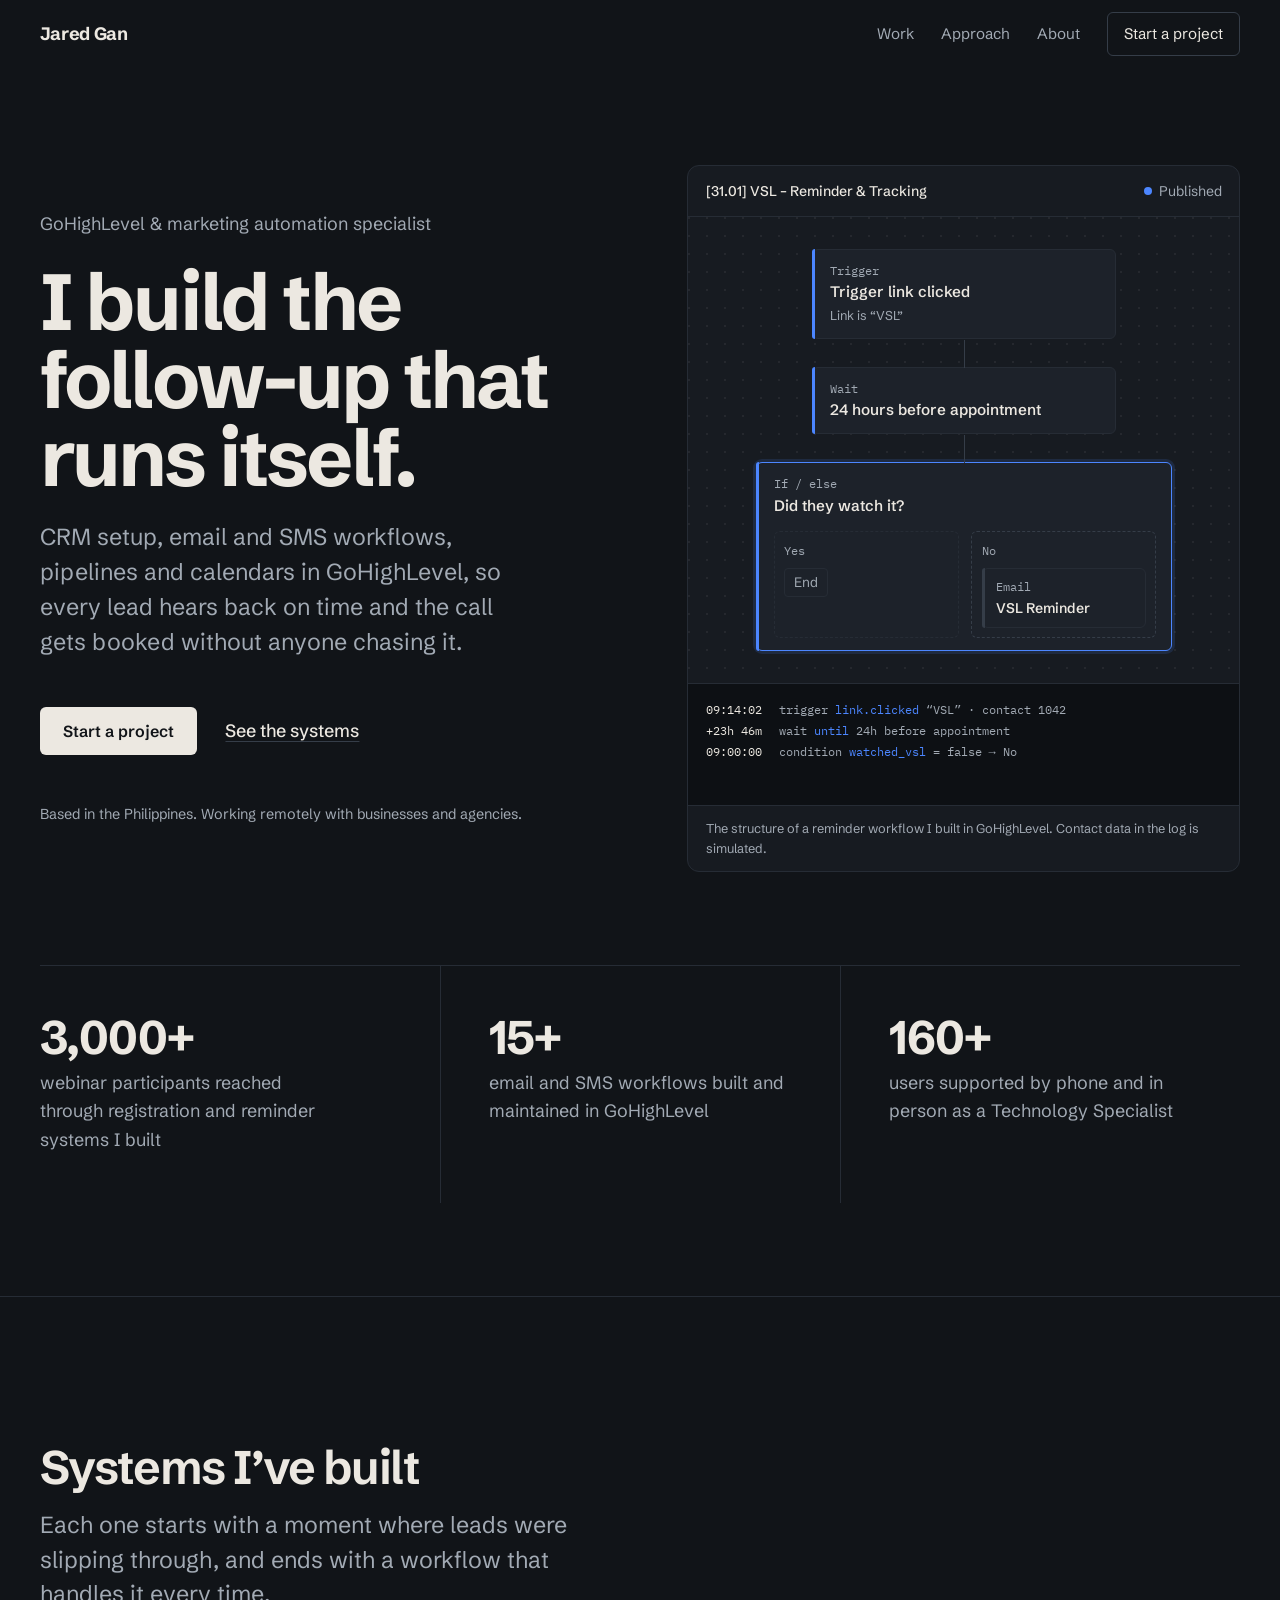
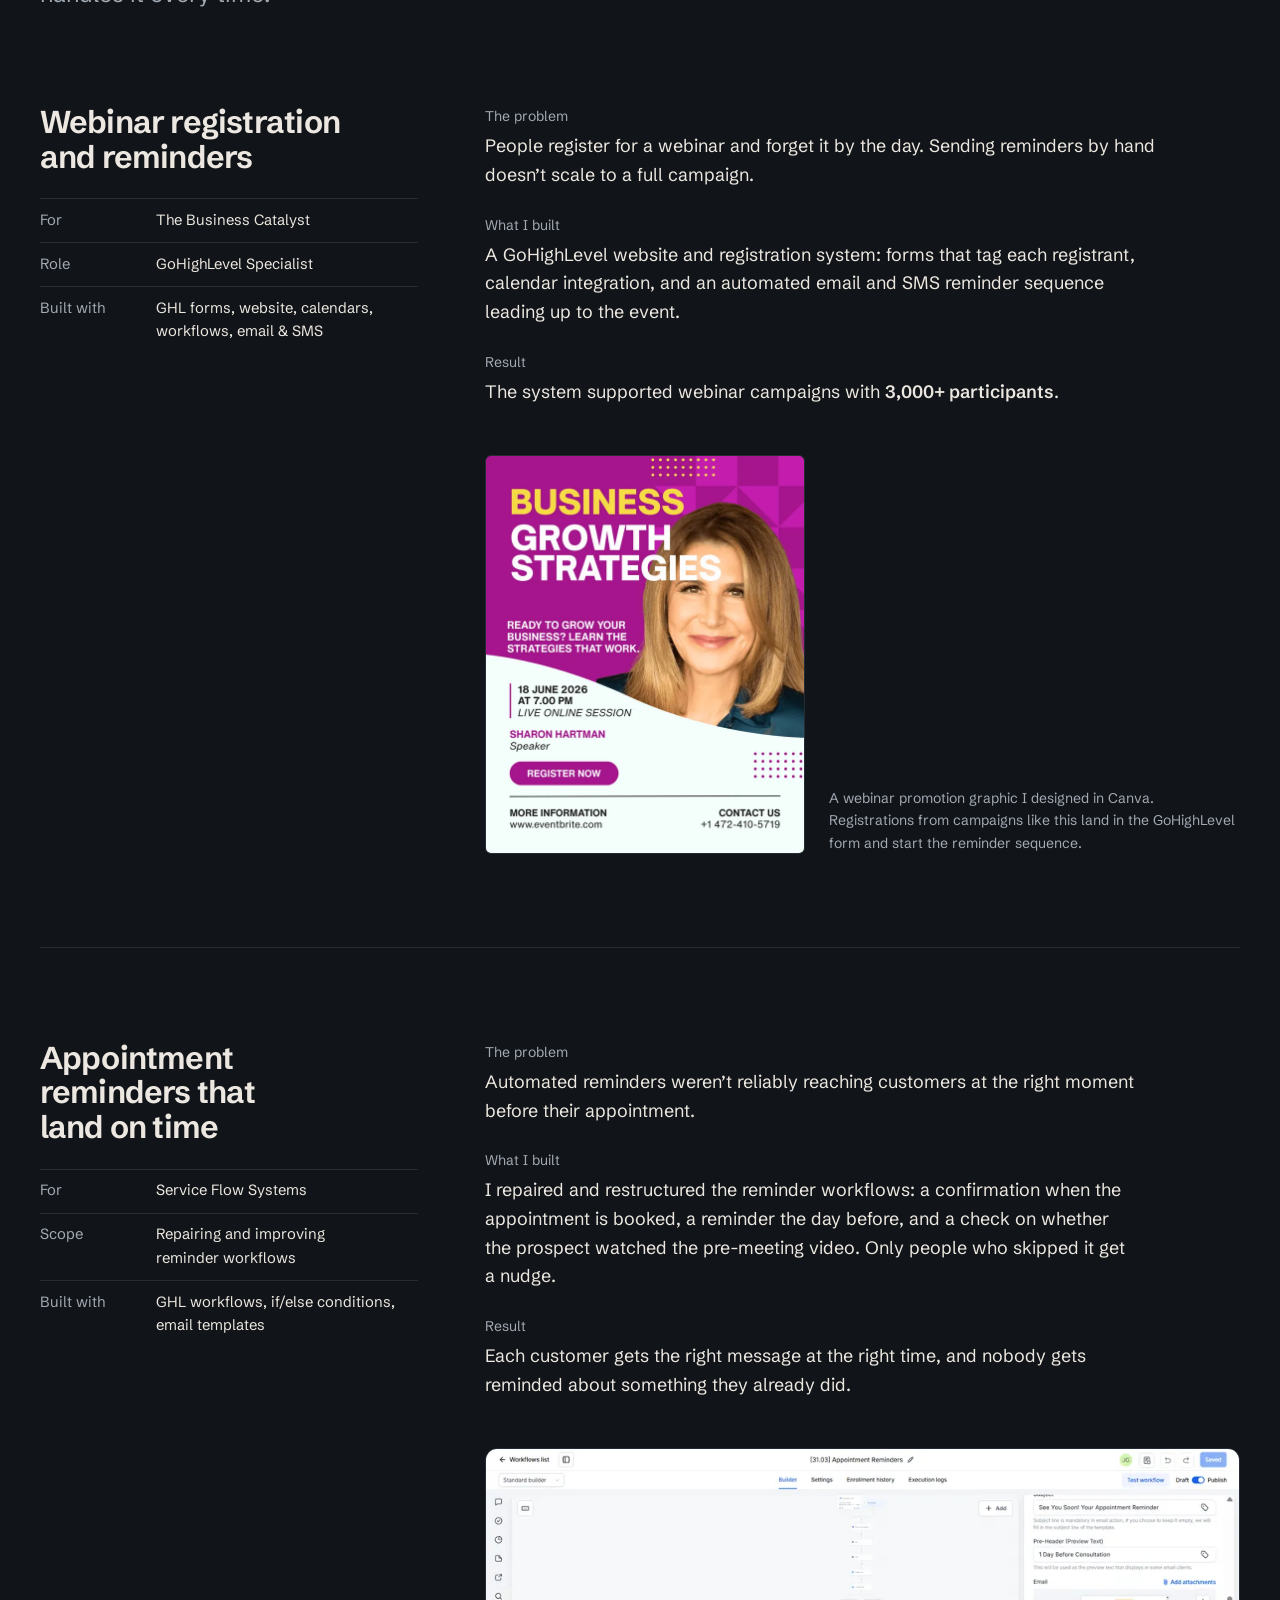
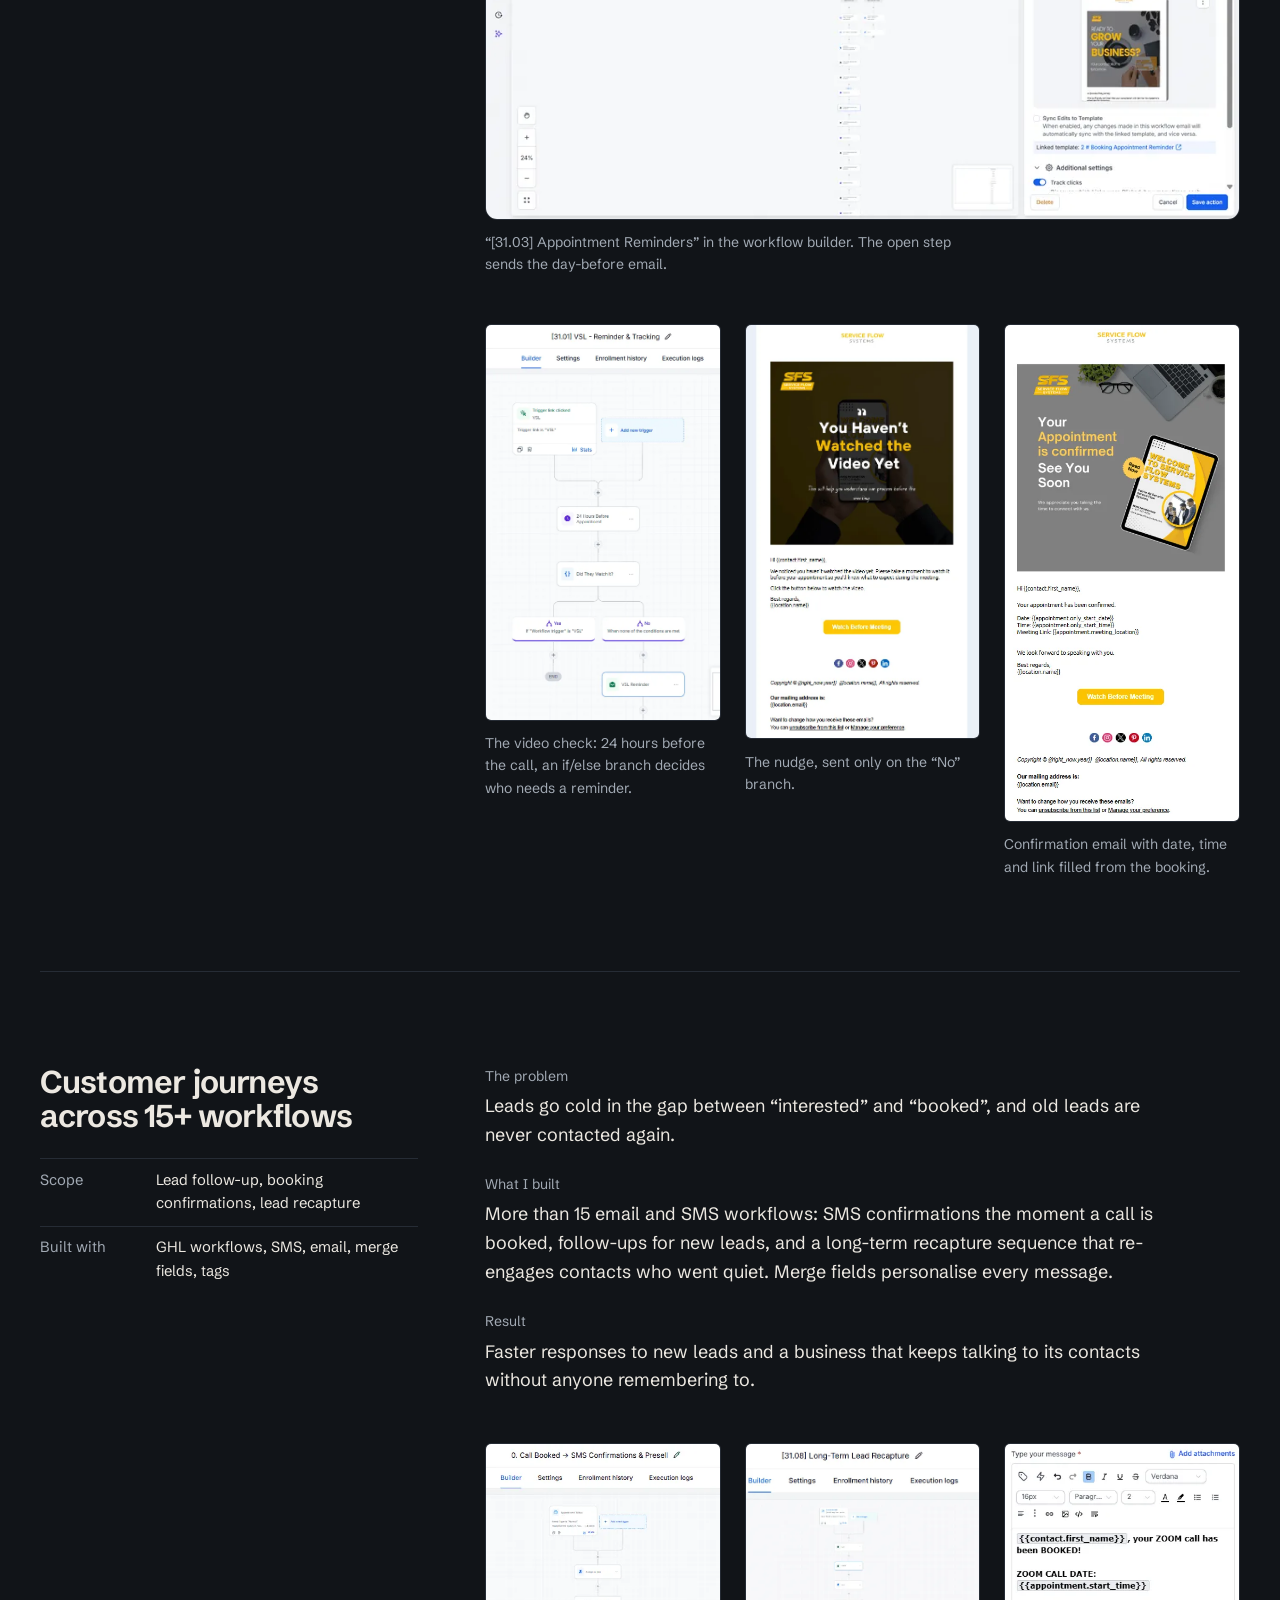
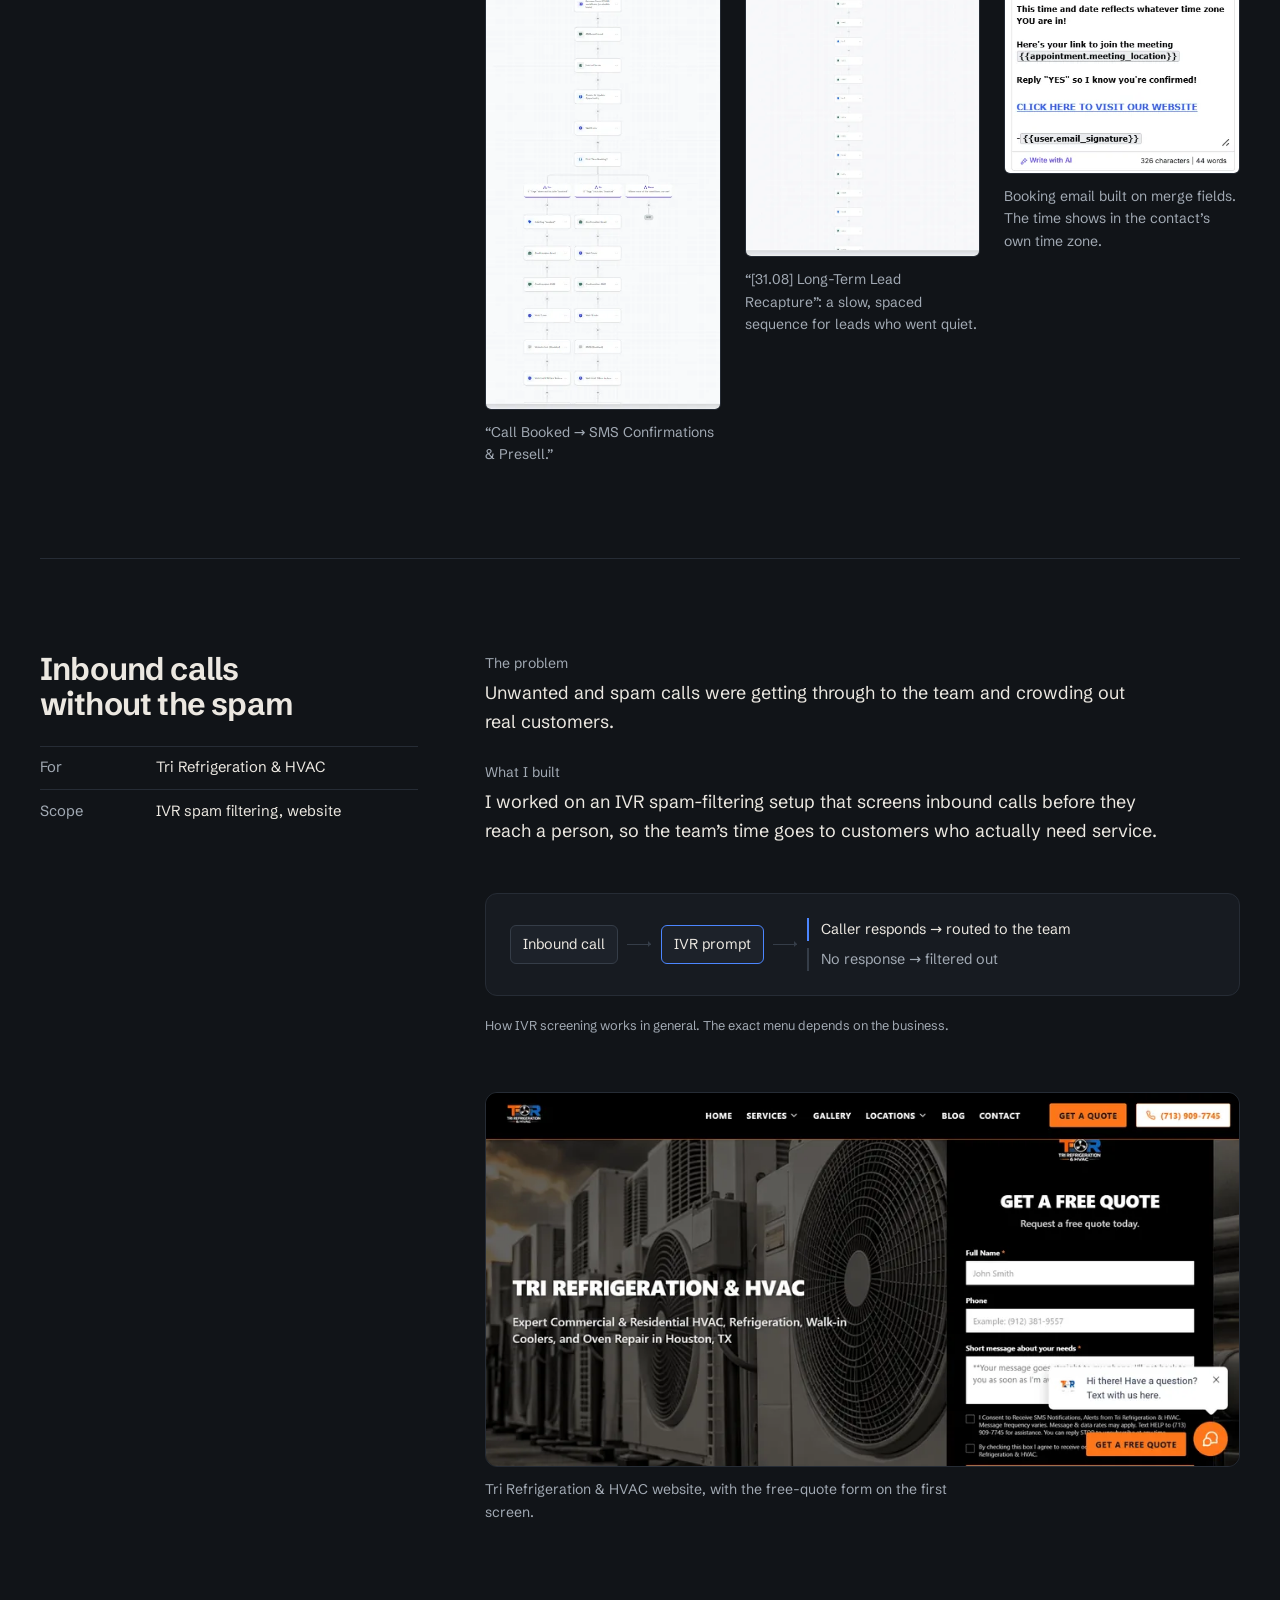
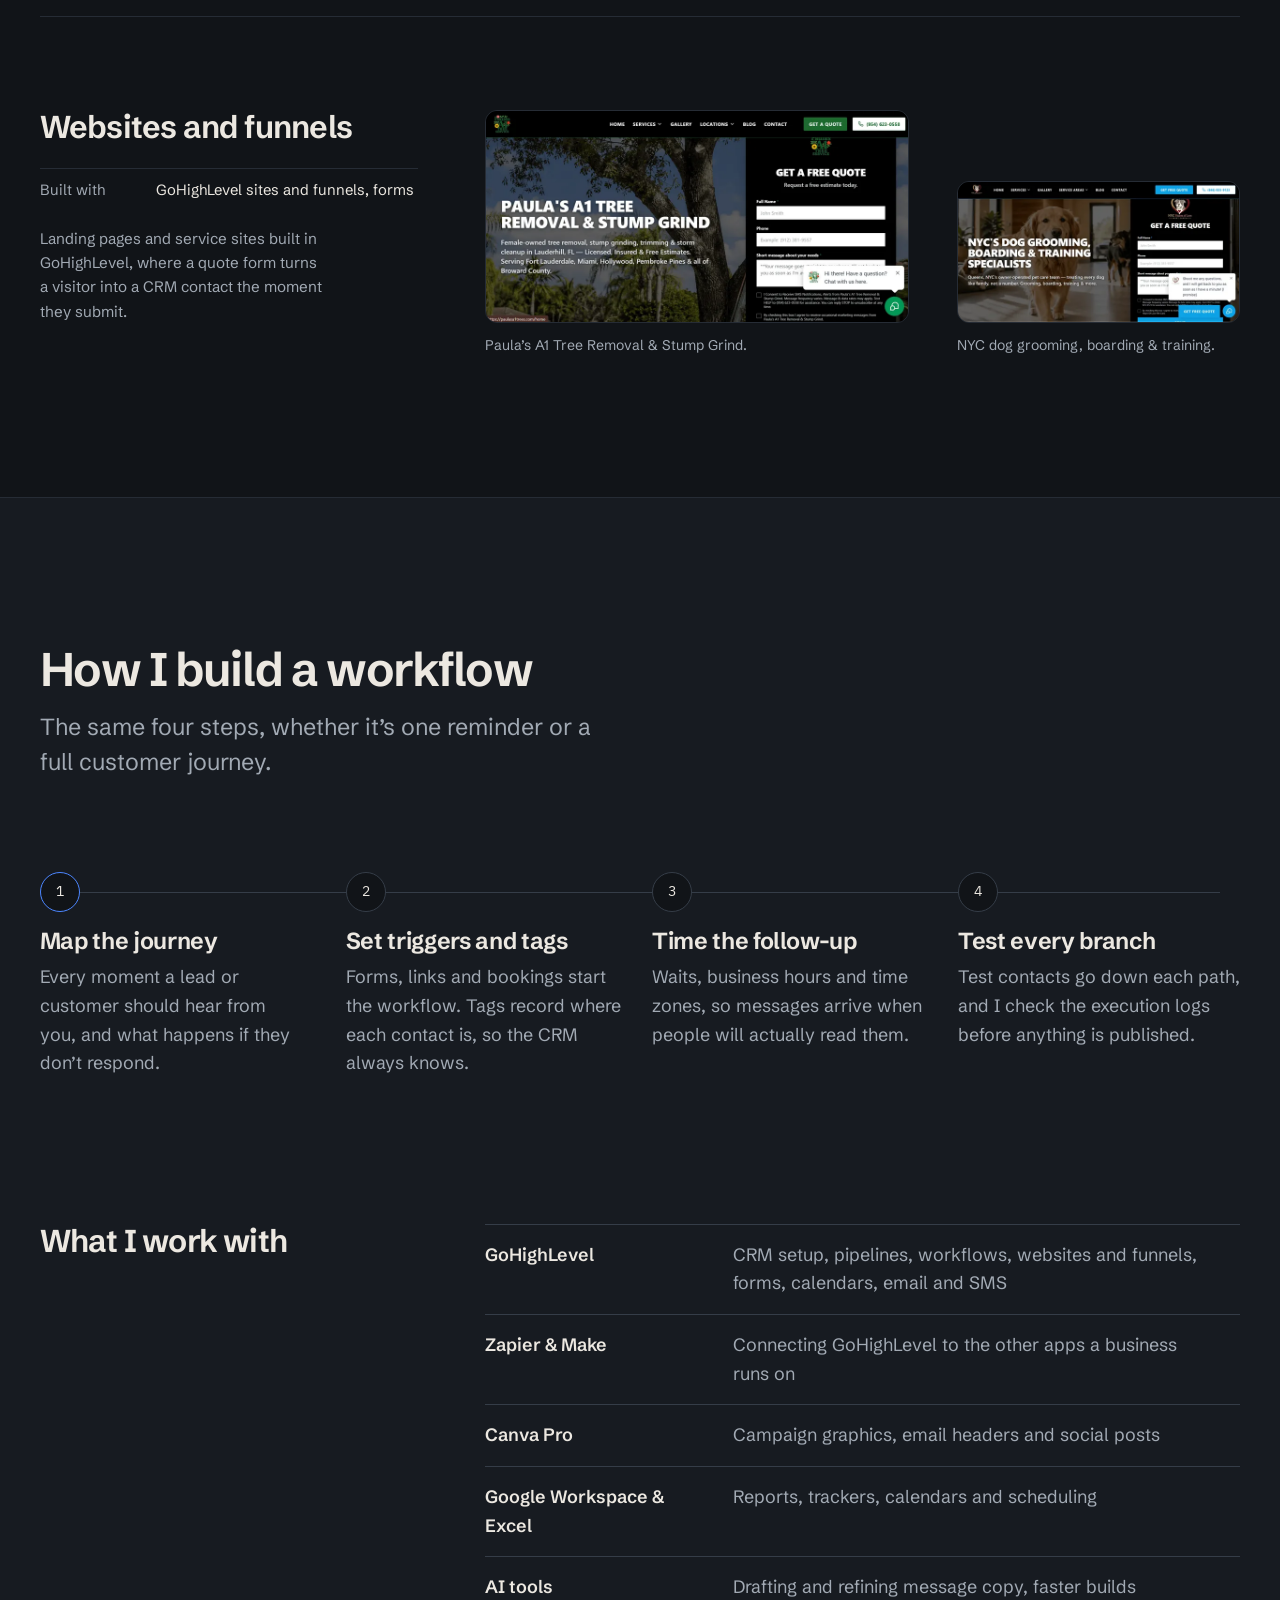
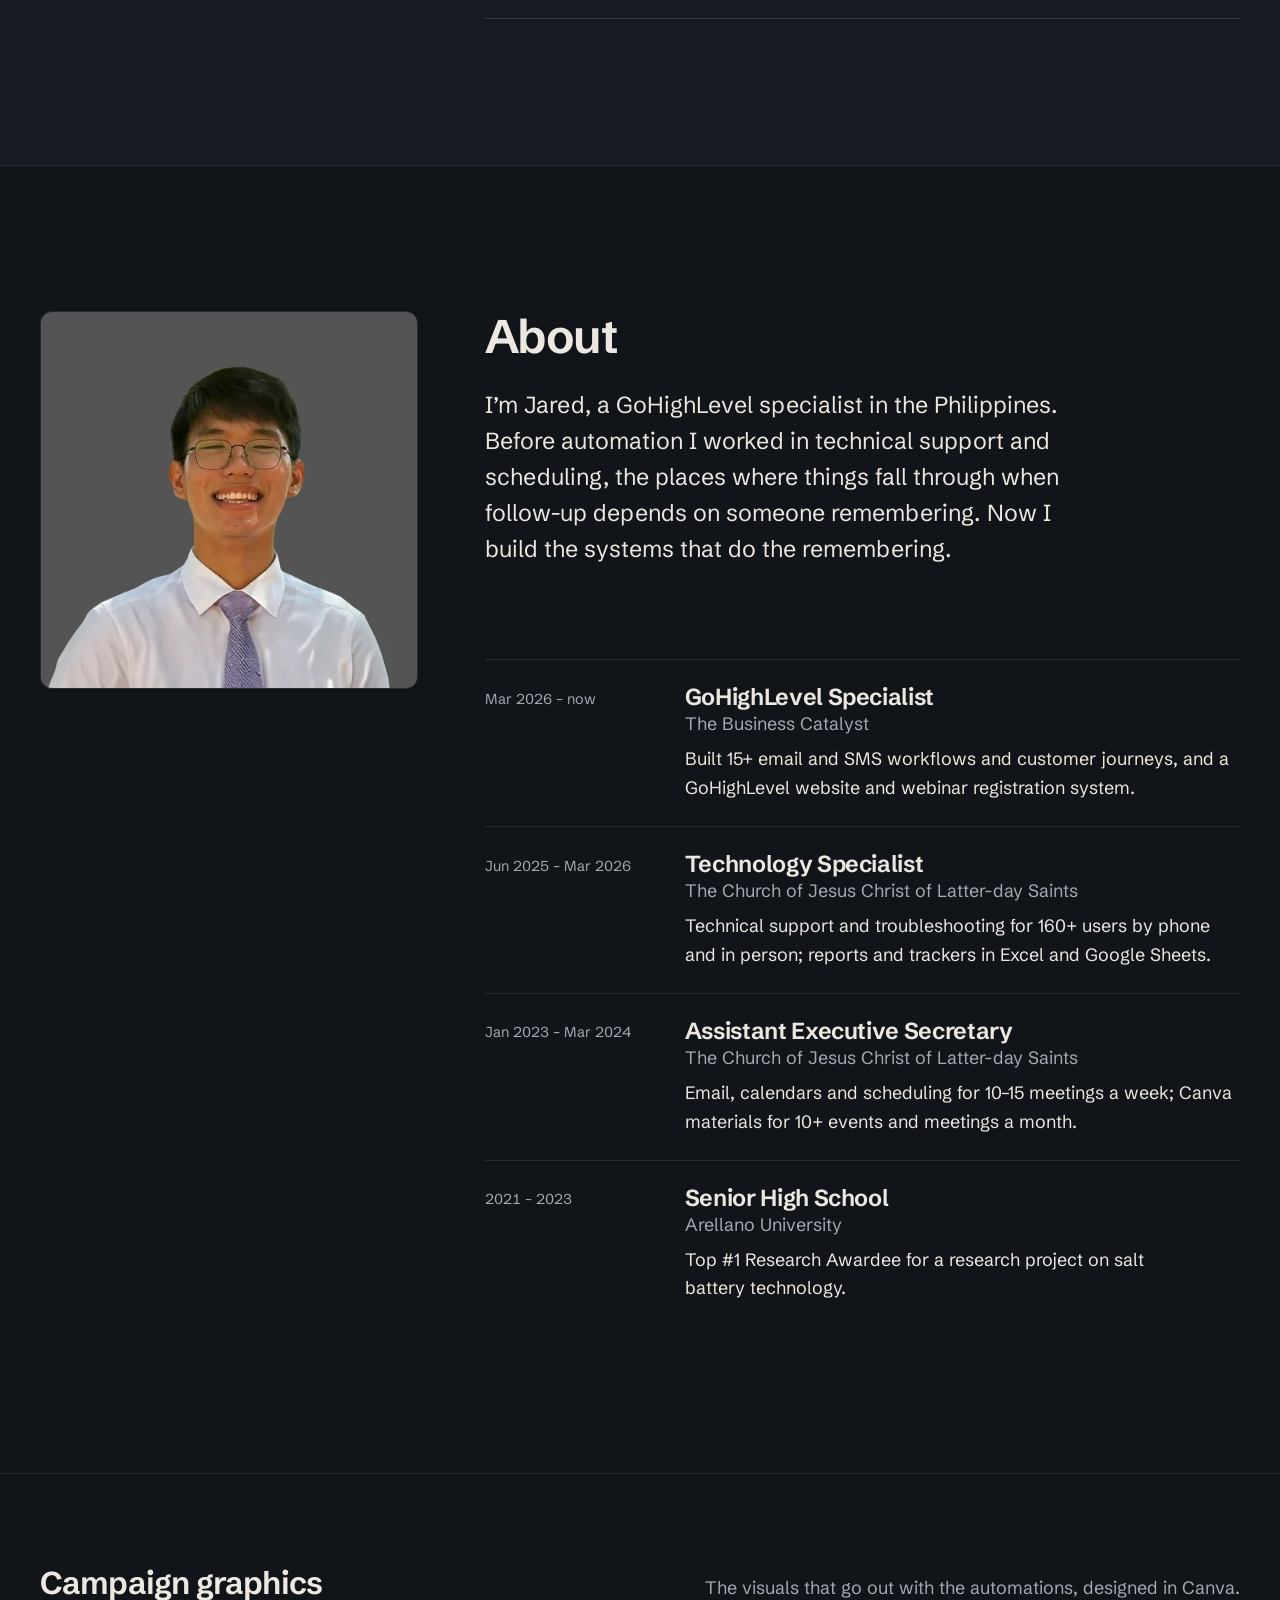
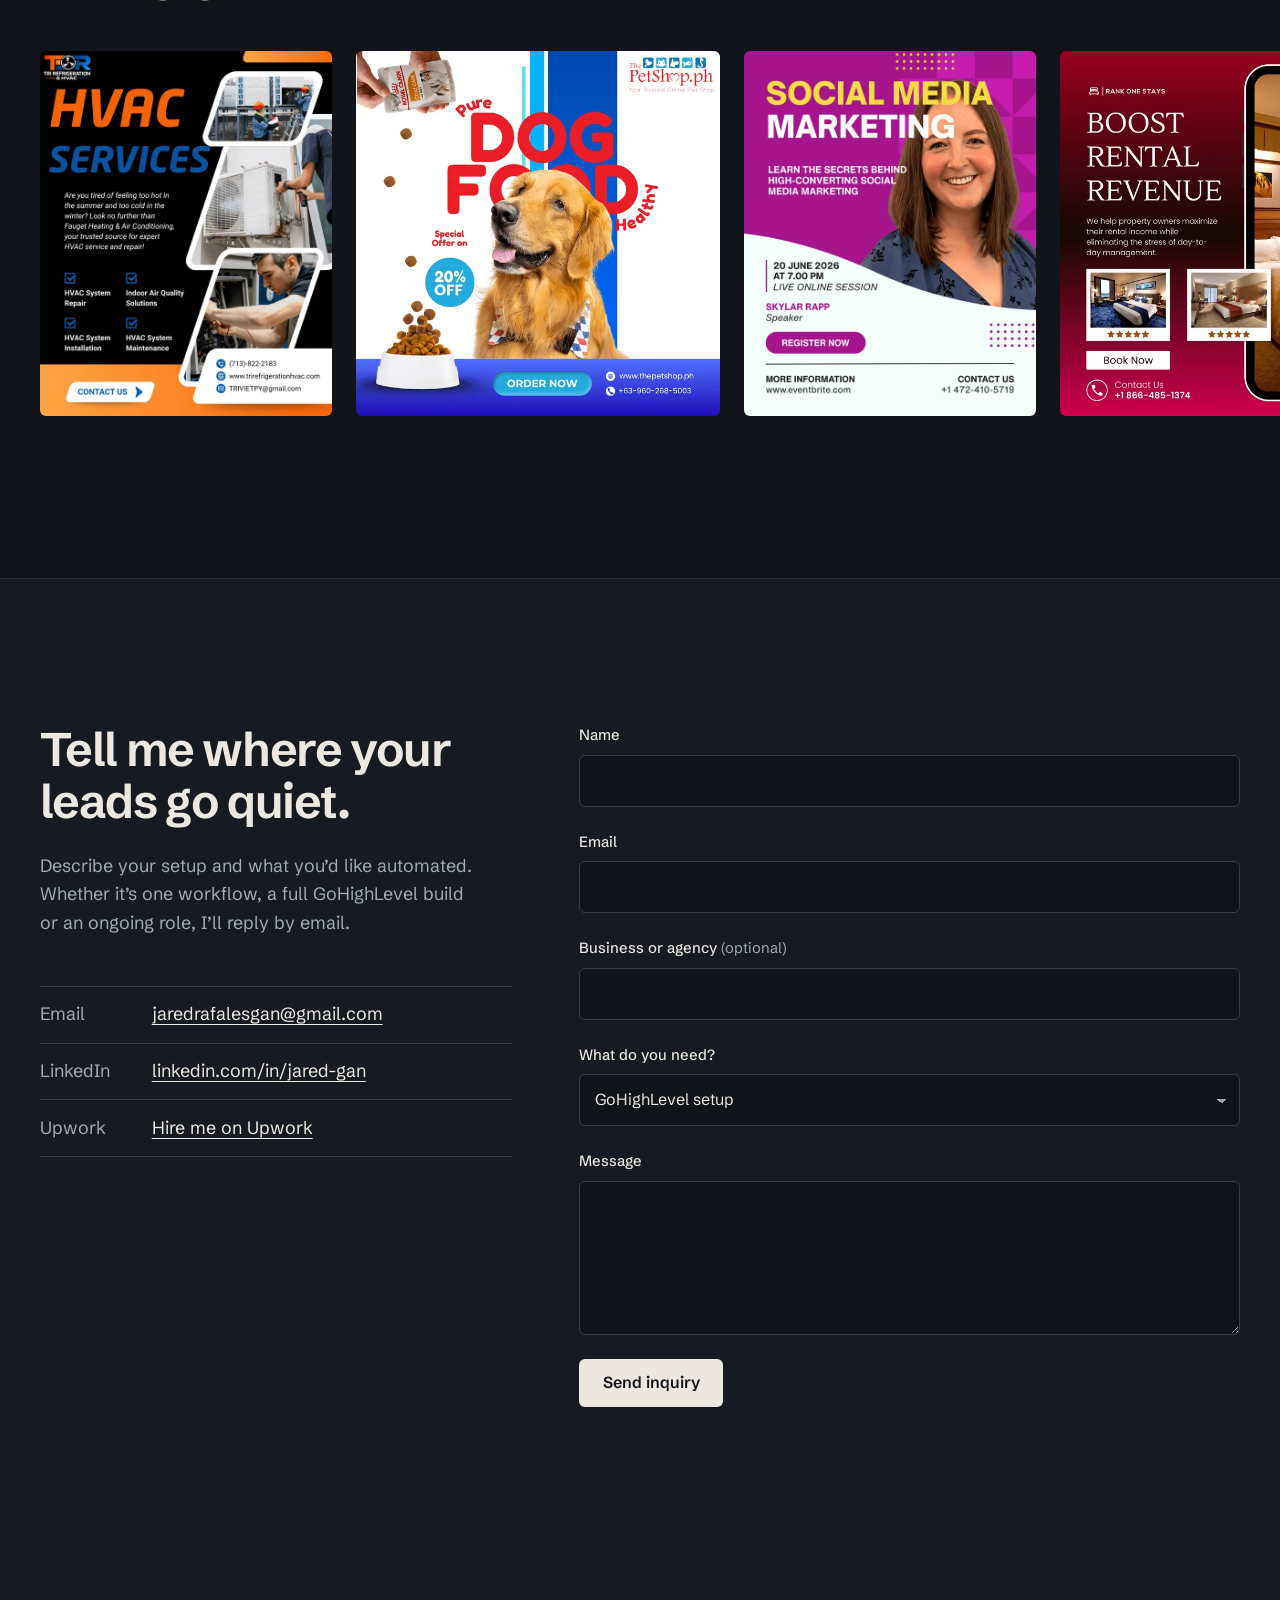
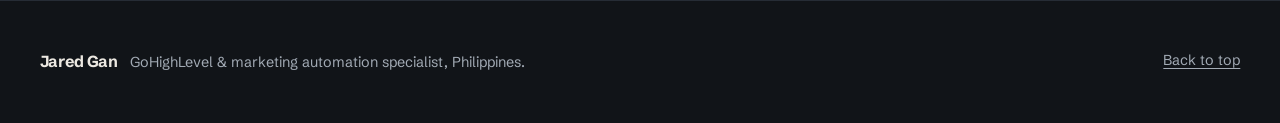
==== commit 514de579: "Address Impeccable findings: single type family, readable not-taken branch - Drop Geist/Geist Mono (" ====
--- a/index.html
+++ b/index.html
@@ -12,7 +12,6 @@
   <meta name="twitter:card" content="summary_large_image">
   <link rel="icon" href="/favicon.svg" type="image/svg+xml">
   <link rel="preload" href="/assets/fonts/schibsted-grotesk.woff2" as="font" type="font/woff2" crossorigin>
-  <link rel="preload" href="/assets/fonts/geist.woff2" as="font" type="font/woff2" crossorigin>
   <link rel="stylesheet" href="/assets/css/styles.css">
   <script type="application/ld+json">
   {
--- a/assets/css/styles.css
+++ b/assets/css/styles.css
@@ -2,11 +2,10 @@
 @layer reset, tokens, base, layout, components, utilities;
 
 @font-face { font-family: "Schibsted Grotesk"; src: url("/assets/fonts/schibsted-grotesk.woff2") format("woff2"); font-weight: 400 900; font-display: swap; }
-@font-face { font-family: "Geist"; src: url("/assets/fonts/geist.woff2") format("woff2"); font-weight: 100 900; font-display: swap; }
-@font-face { font-family: "Geist Mono"; src: url("/assets/fonts/geist-mono.woff2") format("woff2"); font-weight: 400 600; font-display: swap; }
+@font-face { font-family: "IBM Plex Mono"; src: url("/assets/fonts/ibm-plex-mono-400.woff2") format("woff2"); font-weight: 400; font-display: swap; }
+@font-face { font-family: "IBM Plex Mono"; src: url("/assets/fonts/ibm-plex-mono-500.woff2") format("woff2"); font-weight: 500; font-display: swap; }
 /* Metric-matched fallbacks to limit layout shift while fonts load */
 @font-face { font-family: "Display Fallback"; src: local("Arial"); size-adjust: 98%; ascent-override: 96%; descent-override: 25%; }
-@font-face { font-family: "Text Fallback"; src: local("Arial"); size-adjust: 103%; ascent-override: 92%; descent-override: 24%; }
 
 @layer reset {
   *, *::before, *::after { box-sizing: border-box; }
@@ -32,8 +31,8 @@
     --signal-soft: rgb(76 134 255 / 0.14);
 
     --font-display: "Schibsted Grotesk", "Display Fallback", system-ui, sans-serif;
-    --font-text: "Geist", "Text Fallback", system-ui, sans-serif;
-    --font-mono: "Geist Mono", ui-monospace, SFMono-Regular, Menlo, monospace;
+    --font-text: var(--font-display);
+    --font-mono: "IBM Plex Mono", ui-monospace, SFMono-Regular, Menlo, monospace;
 
     --step--1: clamp(0.84rem, 0.82rem + 0.1vw, 0.9rem);
     --step-0: clamp(1rem, 0.96rem + 0.2vw, 1.125rem);
@@ -156,7 +155,7 @@
   .wf-node::after { content: ""; position: absolute; left: -1px; top: -1px; bottom: -1px; width: 3px; border-radius: var(--radius-m) 0 0 var(--radius-m);
     background: var(--line-strong); transition: background-color var(--dur-base) var(--ease-out); }
   .wf-node__kind { font-family: var(--font-mono); font-size: 0.75rem; color: var(--muted); }
-  .wf-node__title { font-weight: 550; font-size: 0.95rem; line-height: 1.35; }
+  .wf-node__title { font-weight: 560; font-size: 0.95rem; line-height: 1.35; }
   .wf-node__detail { font-size: 0.8rem; color: var(--muted); }
   .wf-node--condition { width: min(100%, 26rem); }
   .wf-branches { display: grid; grid-template-columns: 1fr 1fr; gap: 0.75rem; margin-top: 0.75rem; }
@@ -169,20 +168,20 @@
 
   /* default (no JS / reduced motion): completed run */
   .wf-node:not(.wf-node--condition)::after, .wf-branch--no .wf-node::after { background: var(--signal); }
-  .wf-branch--yes { opacity: 0.5; }
+  .wf-branch--yes { border-color: var(--line); }
+  .wf-branch--yes .wf-branch__end { border-color: var(--line); }
   .wf-branch--no { border-color: var(--signal); border-style: solid; }
 
   /* armed by JS: pending state, then steps activate */
   .workflow.is-armed .wf-node::after { background: var(--line-strong); }
   .workflow.is-armed .wf-steps > li + li::before { transform: scaleY(0); }
-  .workflow.is-armed .wf-branch--yes { opacity: 1; }
   .workflow.is-armed .wf-branch--no { border-color: var(--line-strong); border-style: dashed; }
   .workflow.is-armed .log-line { opacity: 0; transform: translateY(4px); }
   .workflow.is-armed [data-step].is-on::after,
   .workflow.is-armed .wf-branch--no.is-on .wf-node::after { background: var(--signal); }
   .workflow.is-armed .wf-steps > li.is-on::before { transform: scaleY(1); }
   .workflow.is-armed .wf-branch--no.is-on { border-color: var(--signal); border-style: solid; }
-  .workflow.is-armed .wf-branch--yes.is-off { opacity: 0.5; }
+  .workflow.is-armed .wf-branch--yes.is-off { border-color: var(--line); }
   .workflow.is-armed .log-line.is-on { opacity: 1; transform: none; }
   .wf-steps > li + li::before { transition: transform 420ms var(--ease-out); }
   .wf-node.is-active { border-color: var(--signal); box-shadow: 0 0 0 3px var(--signal-soft); }
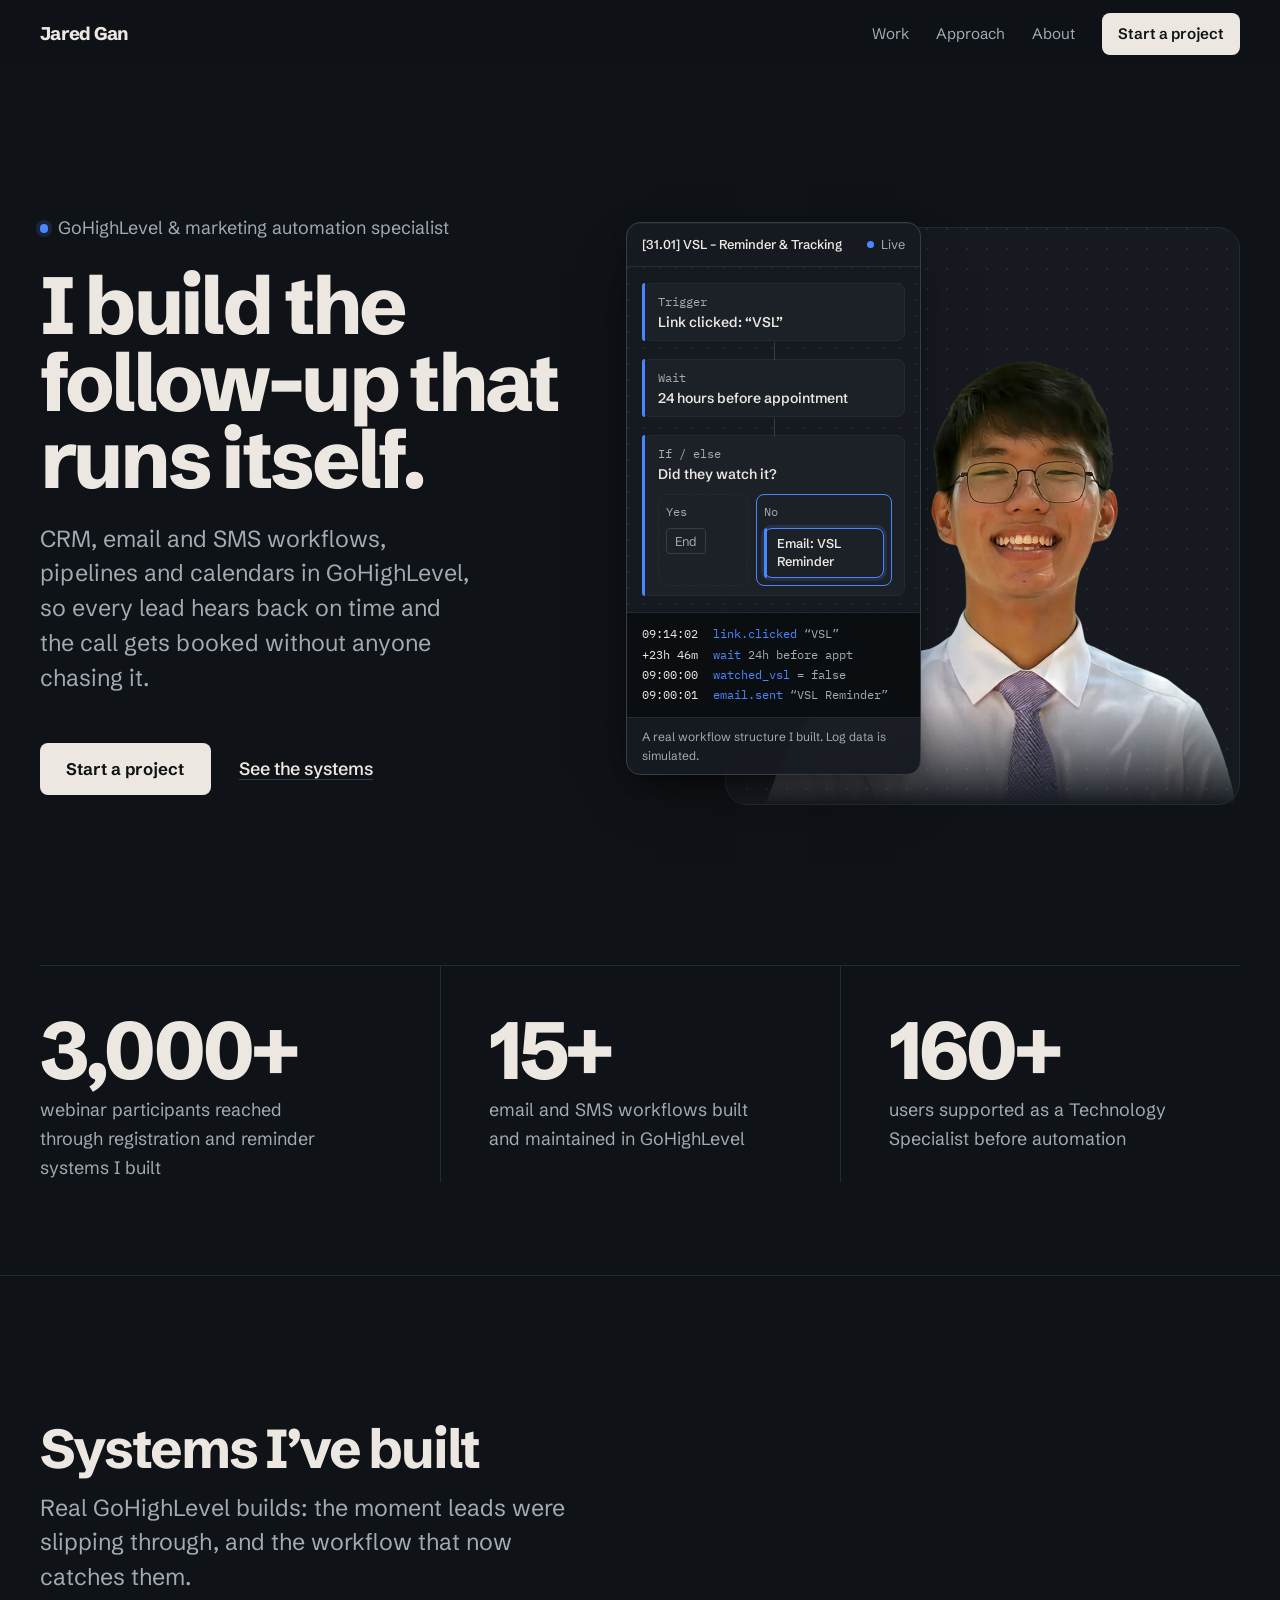
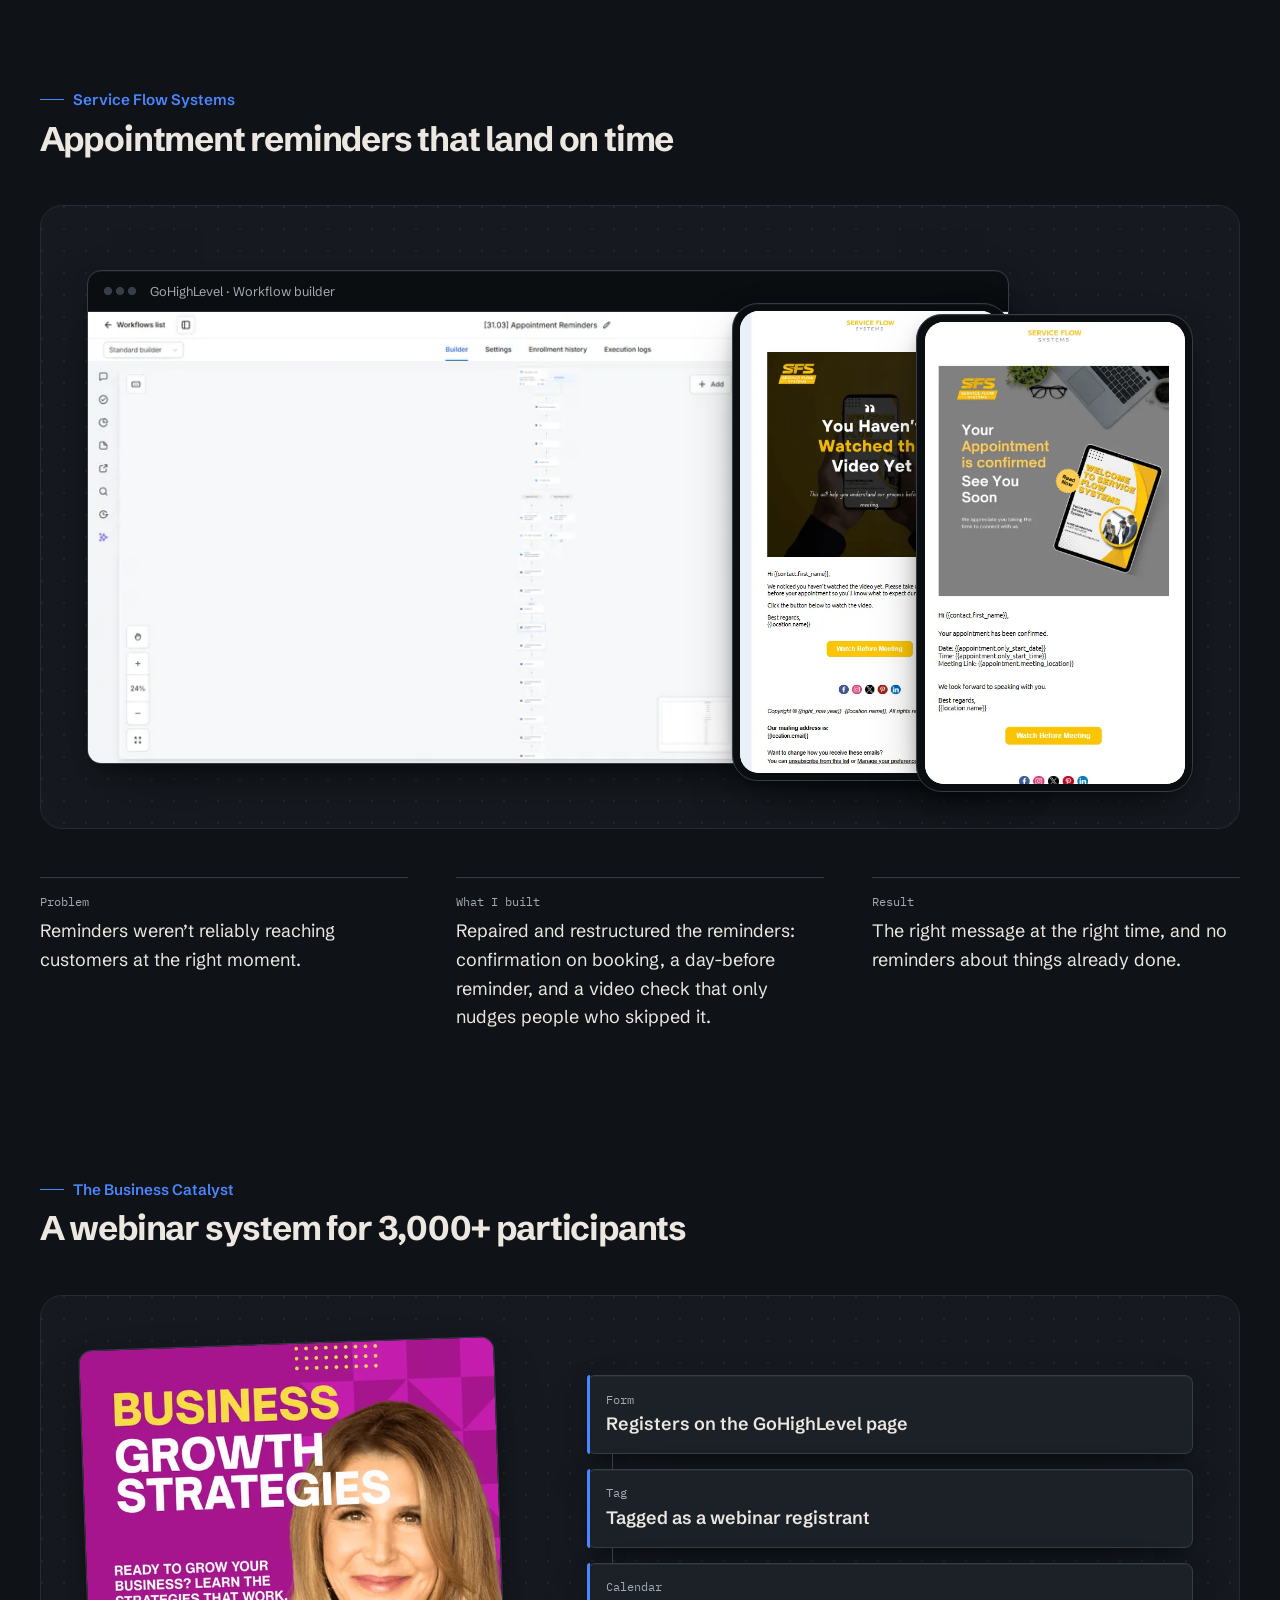
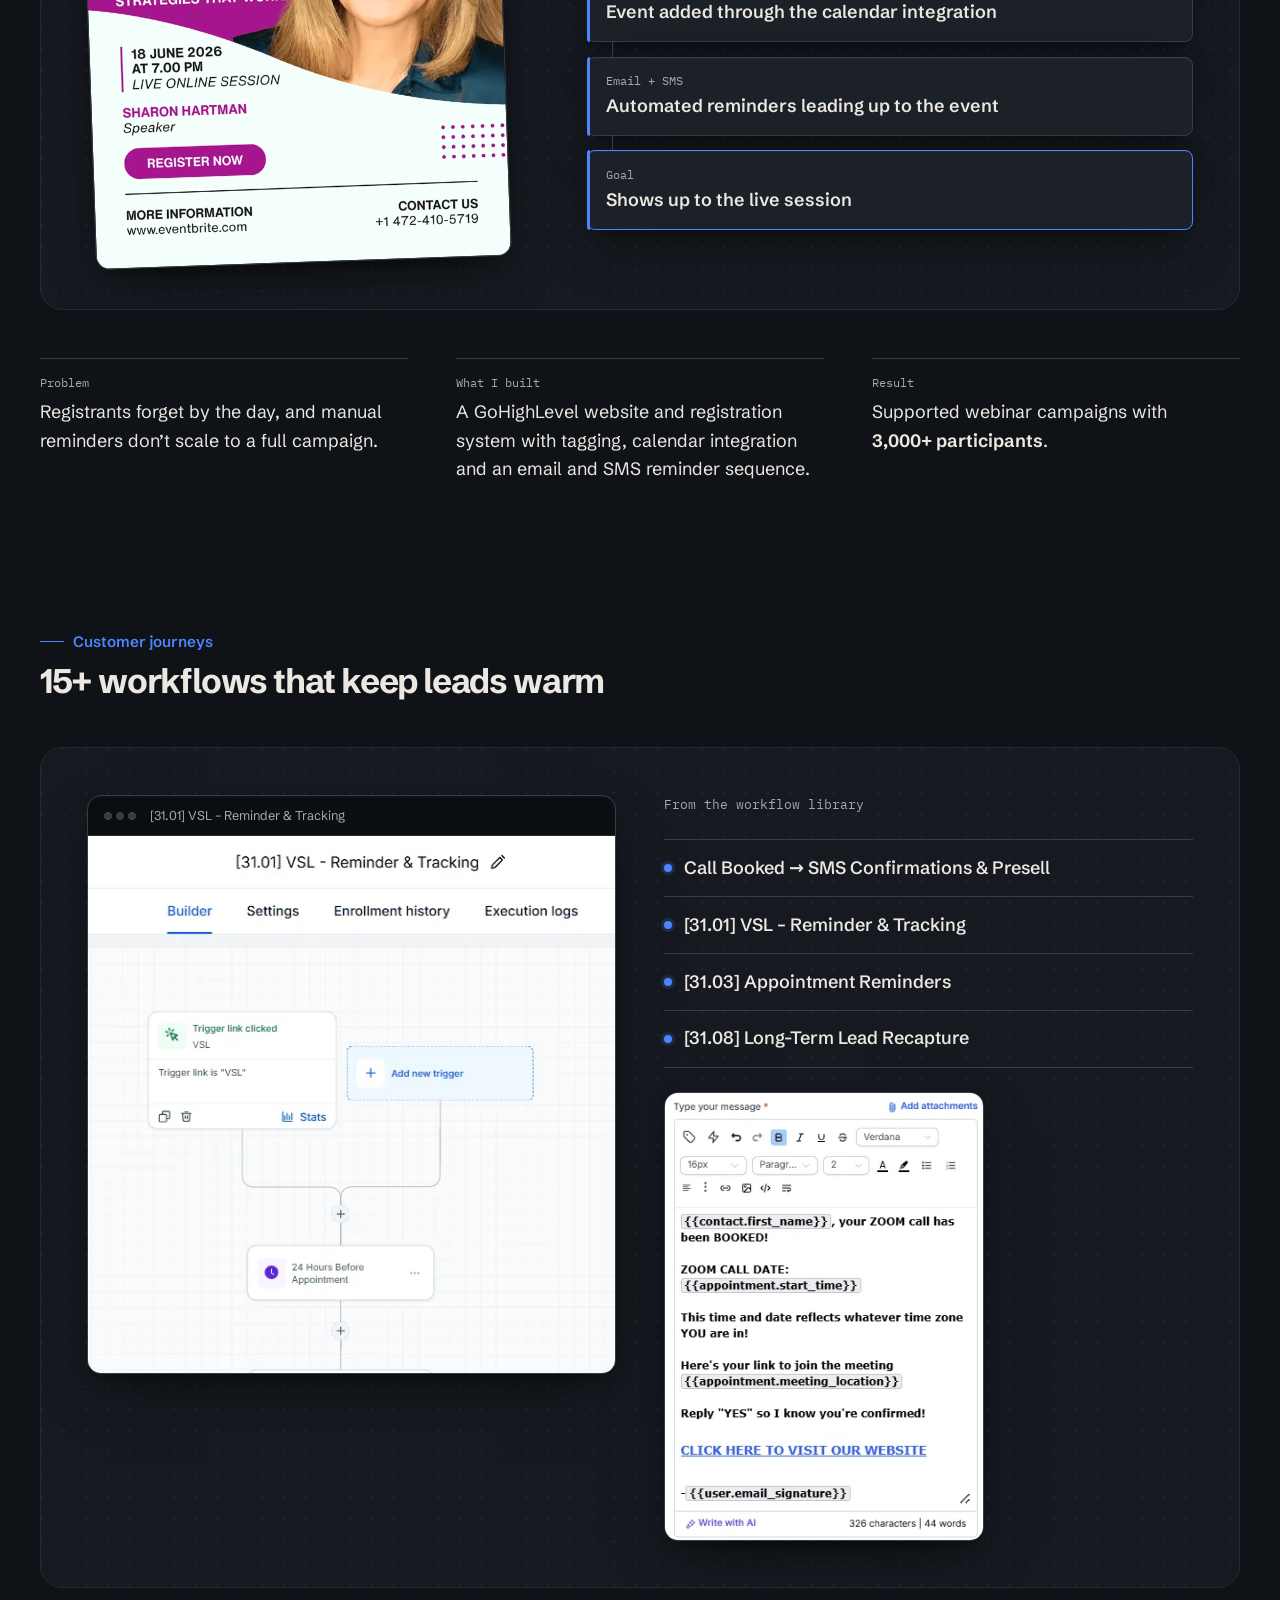
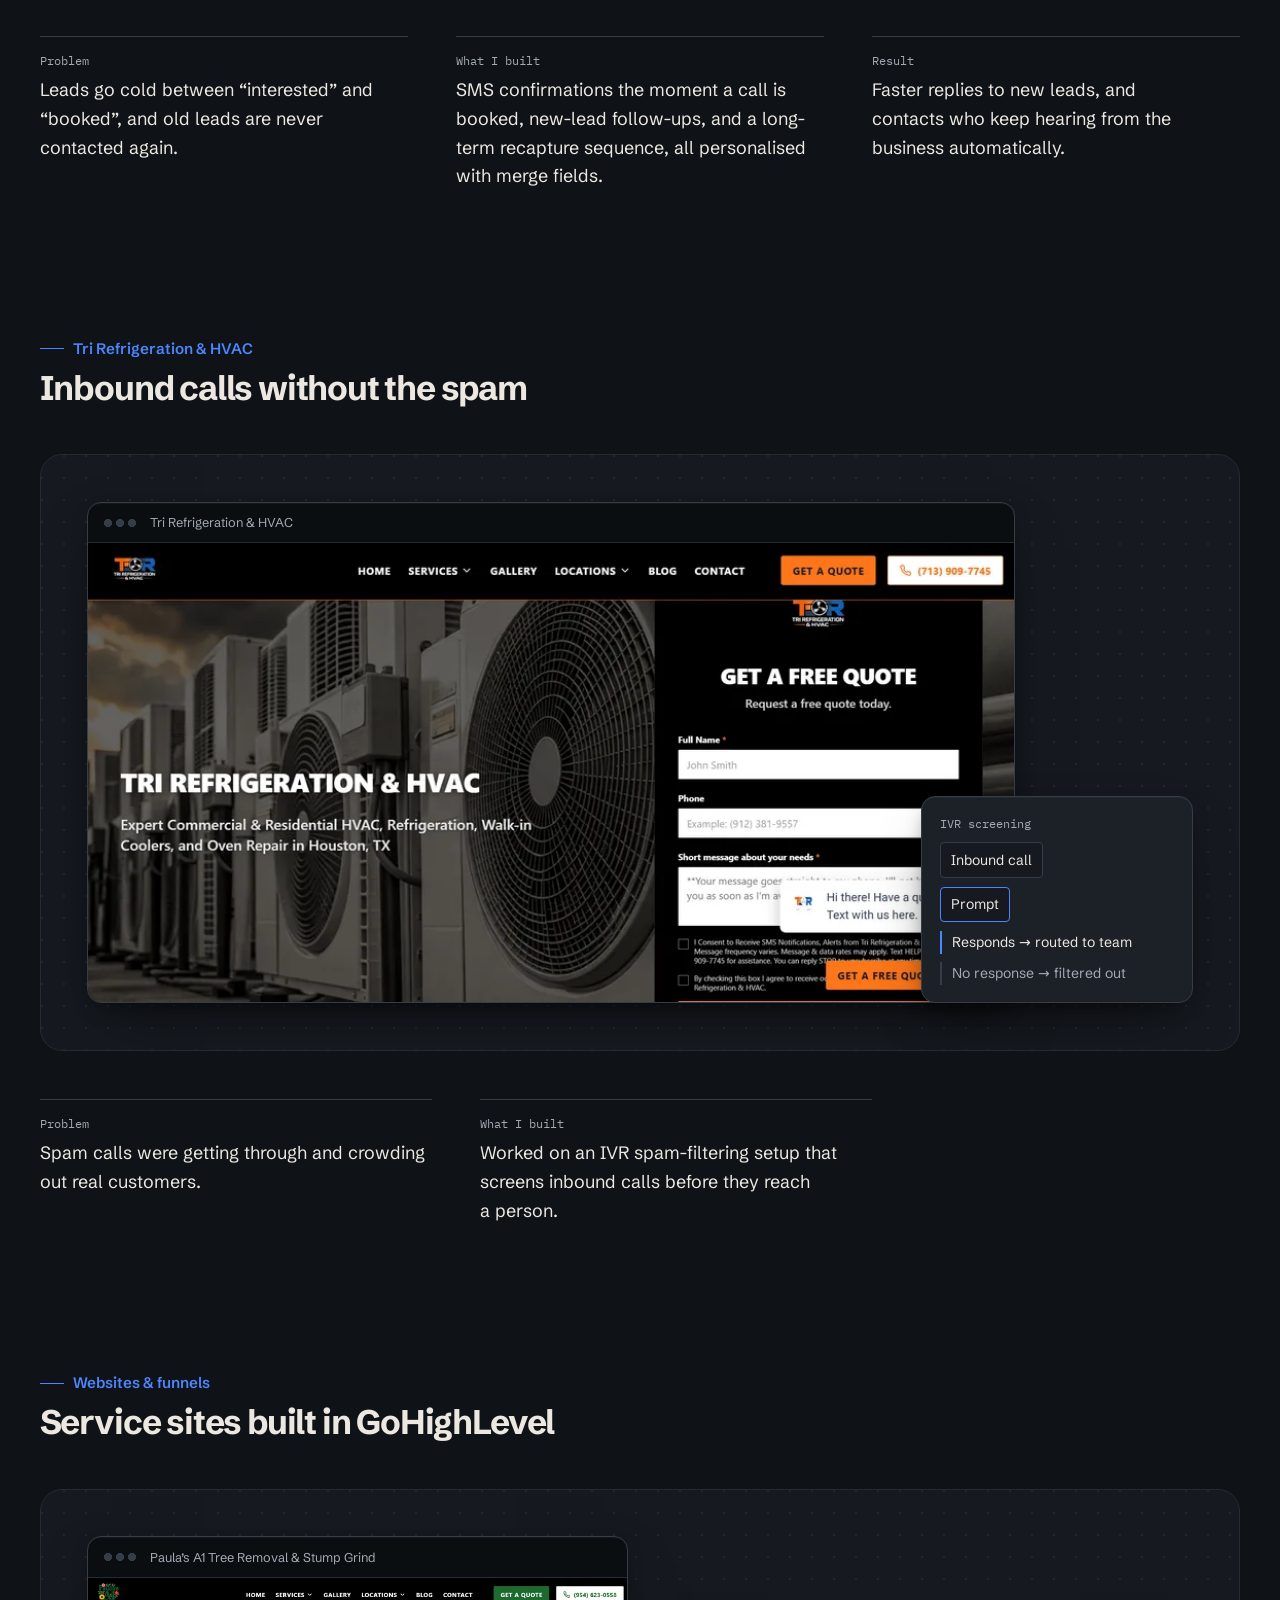
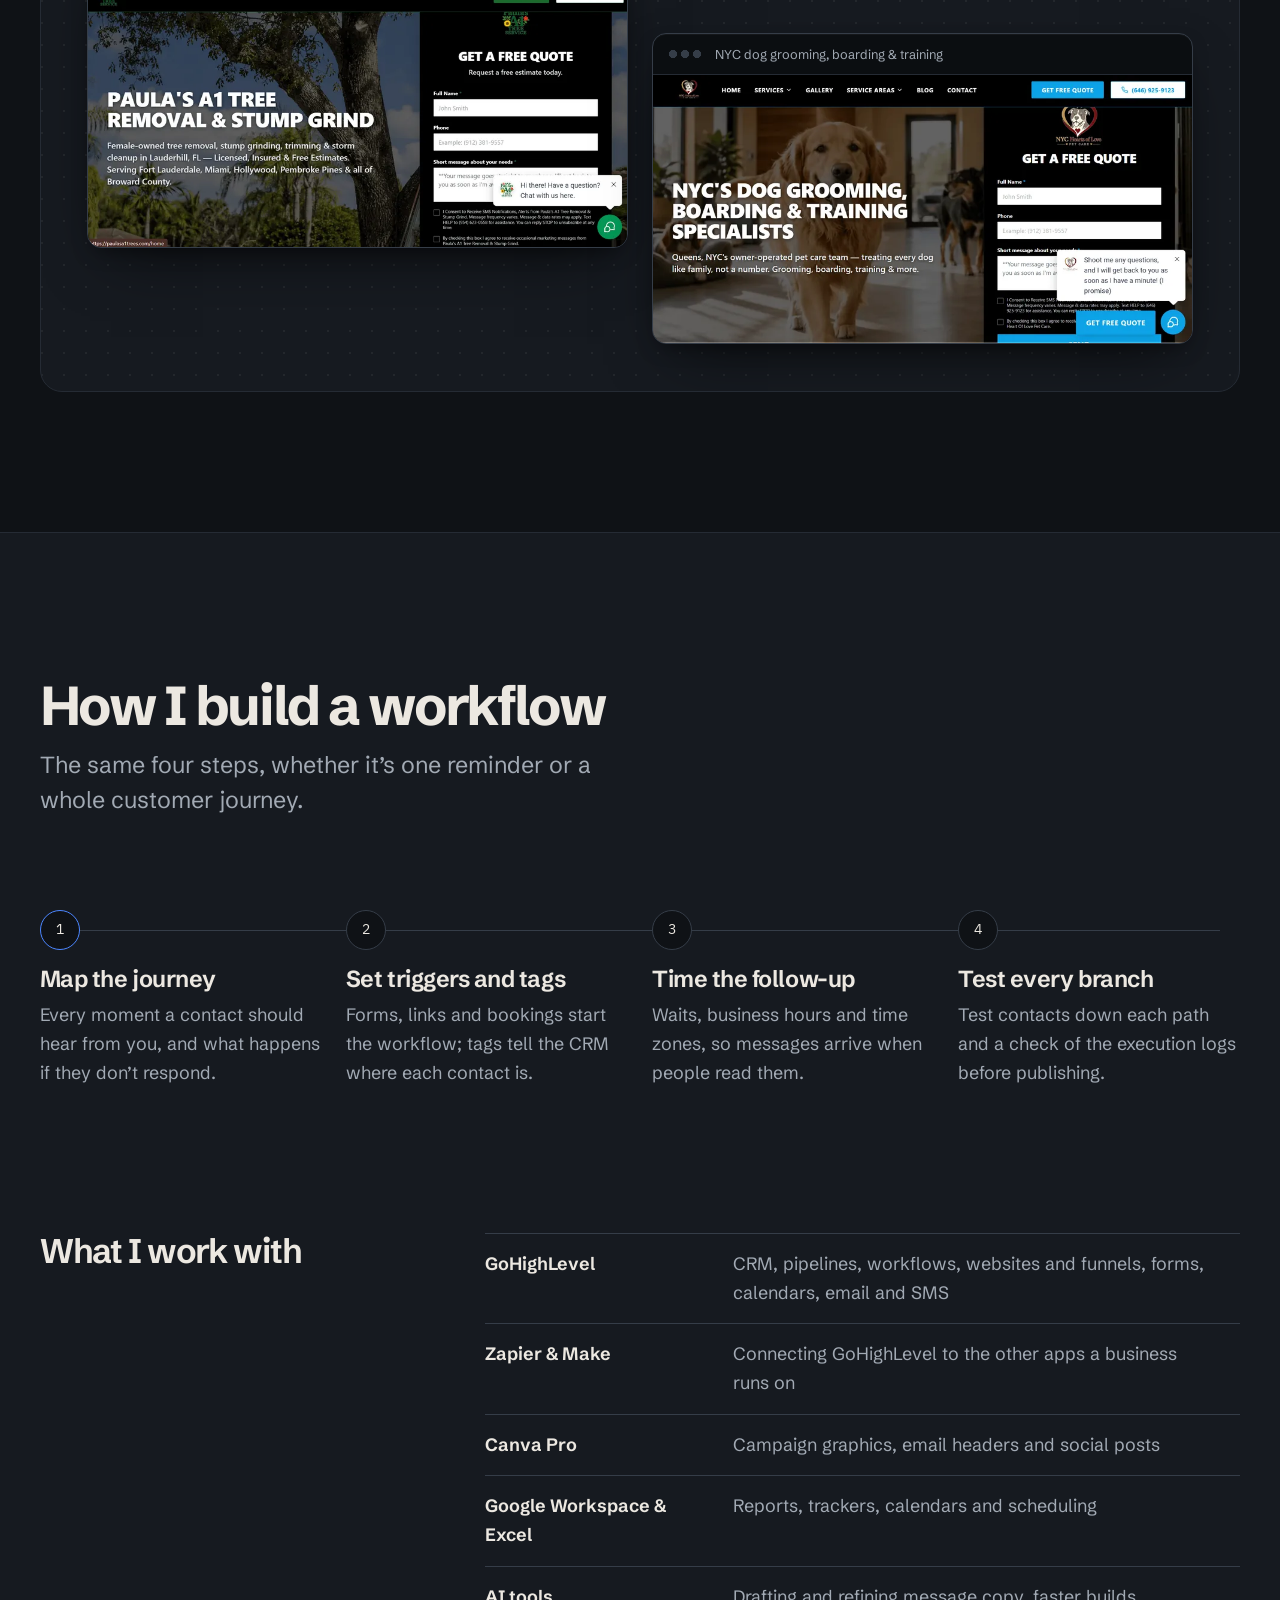
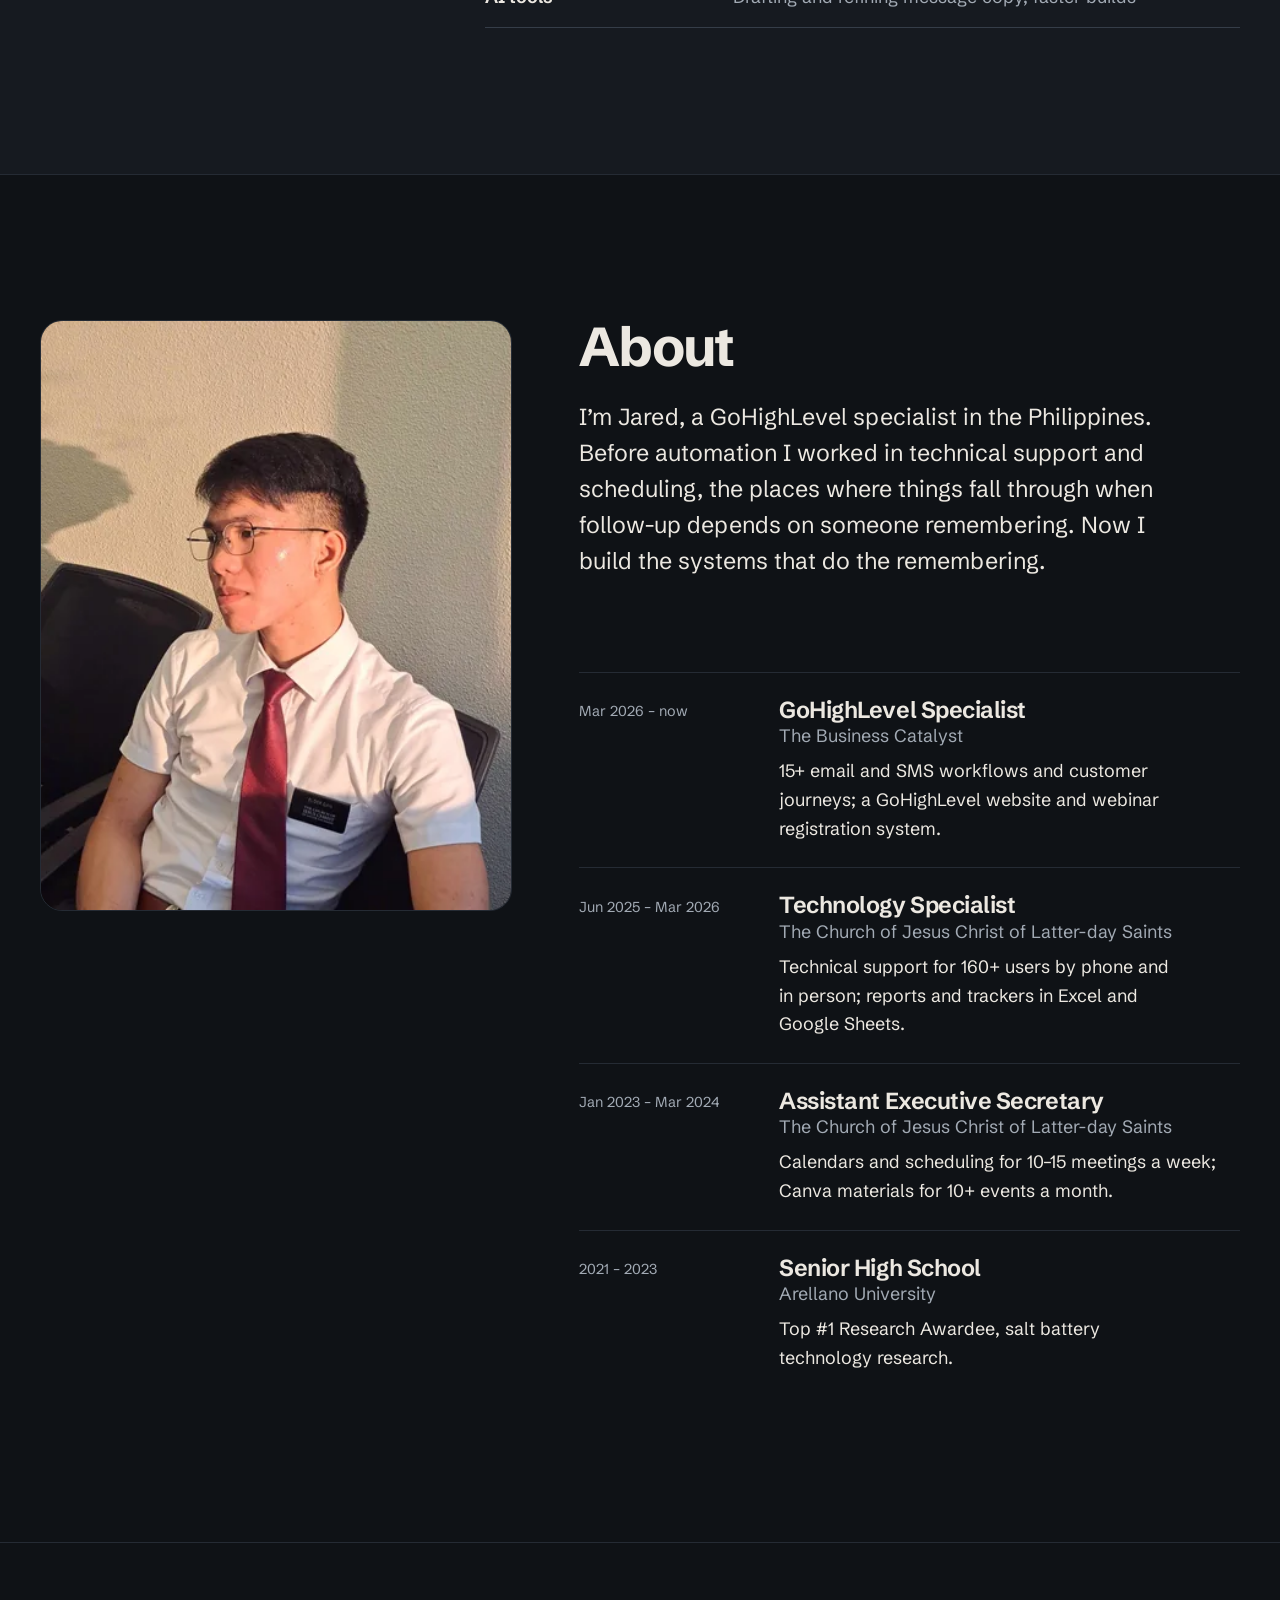
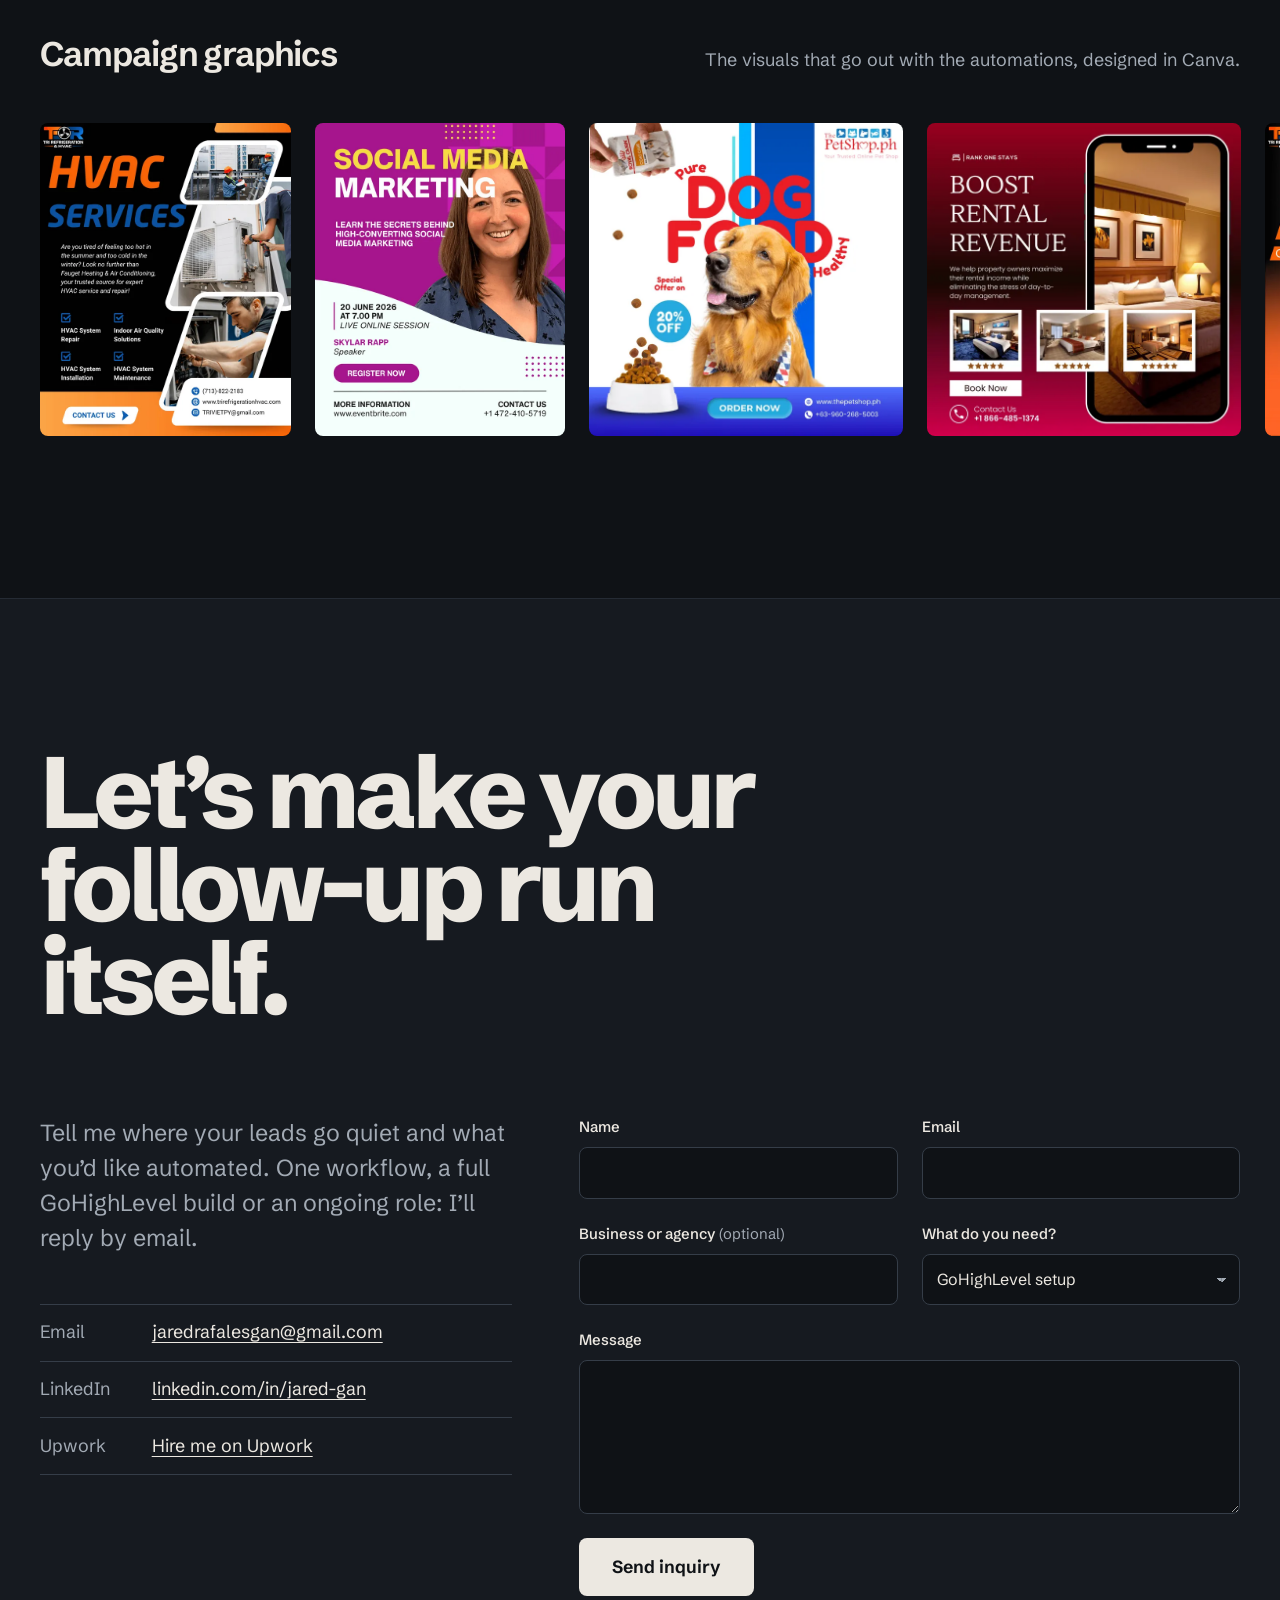
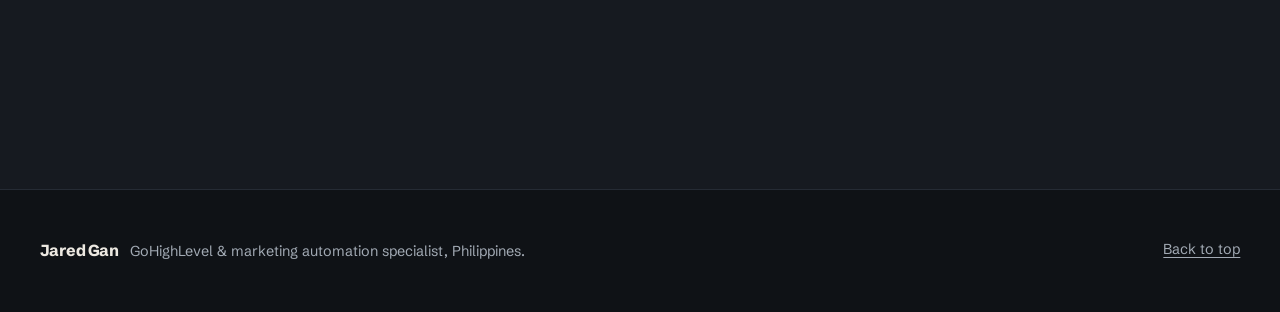
==== commit c1bd3717: "Portfolio v2: premium hero with portrait, visual-first project scenes - Cut-out portrait with the li" ====
--- a/index.html
+++ b/index.html
@@ -12,6 +12,7 @@
   <meta name="twitter:card" content="summary_large_image">
   <link rel="icon" href="/favicon.svg" type="image/svg+xml">
   <link rel="preload" href="/assets/fonts/schibsted-grotesk.woff2" as="font" type="font/woff2" crossorigin>
+  <link rel="preload" as="image" type="image/webp" imagesrcset="/assets/img/portrait-cutout-520.webp 520w, /assets/img/portrait-cutout-900.webp 900w" imagesizes="(min-width: 62rem) 560px, 92vw">
   <link rel="stylesheet" href="/assets/css/styles.css">
   <script type="application/ld+json">
   {
@@ -52,69 +53,68 @@
     <section class="hero" id="top" aria-labelledby="hero-title">
       <div class="container hero__grid">
         <div class="hero__copy">
-          <p class="hero__role">GoHighLevel &amp; marketing automation specialist</p>
-          <h1 class="hero__title" id="hero-title">I build the follow-up that runs itself.</h1>
-          <p class="hero__lede">CRM setup, email and SMS workflows, pipelines and calendars in GoHighLevel, so every lead hears back on time and the call gets booked without anyone chasing it.</p>
+          <p class="hero__role"><span class="hero__pulse" aria-hidden="true"></span>GoHighLevel &amp; marketing automation specialist</p>
+          <h1 class="hero__title" id="hero-title">I build the <span class="nowrap">follow-up</span> that runs itself.</h1>
+          <p class="hero__lede">CRM, email and SMS workflows, pipelines and calendars in GoHighLevel, so every lead hears back on time and the call gets booked without anyone chasing it.</p>
           <div class="hero__actions">
             <a class="button button--primary" href="#contact">Start a project</a>
             <a class="link-quiet" href="#work">See the systems</a>
           </div>
-          <p class="hero__meta">Based in the Philippines. Working remotely with businesses and agencies.</p>
-        </div>
-
-        <figure class="workflow" aria-labelledby="wf-caption" data-workflow>
-          <div class="workflow__bar">
-            <span class="workflow__name">[31.01] VSL – Reminder &amp; Tracking</span>
-            <span class="workflow__status"><span class="workflow__dot" aria-hidden="true"></span>Published</span>
-          </div>
-          <div class="workflow__canvas">
-            <ol class="wf-steps">
-              <li class="wf-node wf-node--trigger" data-step="0">
-                <span class="wf-node__kind">Trigger</span>
-                <span class="wf-node__title">Trigger link clicked</span>
-                <span class="wf-node__detail">Link is “VSL”</span>
-              </li>
-              <li class="wf-node wf-node--wait" data-step="1">
-                <span class="wf-node__kind">Wait</span>
-                <span class="wf-node__title">24 hours before appointment</span>
-              </li>
-              <li class="wf-node wf-node--condition" data-step="2">
-                <span class="wf-node__kind">If / else</span>
-                <span class="wf-node__title">Did they watch it?</span>
-                <div class="wf-branches">
-                  <div class="wf-branch wf-branch--yes" data-step="3b">
-                    <span class="wf-branch__label">Yes</span>
-                    <span class="wf-branch__end">End</span>
+        </div>
+
+        <div class="hero__stage">
+          <div class="hero__canvas" aria-hidden="true"></div>
+          <img class="hero__portrait" src="/assets/img/portrait-cutout-900.webp" srcset="/assets/img/portrait-cutout-520.webp 520w, /assets/img/portrait-cutout-900.webp 900w" sizes="(min-width: 62rem) 560px, 92vw" width="900" height="831" fetchpriority="high" alt="Jared Gan, smiling, in a white shirt and tie.">
+
+          <figure class="workflow" aria-labelledby="wf-caption" data-workflow>
+            <div class="workflow__bar">
+              <span class="workflow__name">[31.01] VSL – Reminder &amp; Tracking</span>
+              <span class="workflow__status"><span class="workflow__dot" aria-hidden="true"></span>Live</span>
+            </div>
+            <div class="workflow__canvas">
+              <ol class="wf-steps">
+                <li class="wf-node wf-node--trigger" data-step="0">
+                  <span class="wf-node__kind">Trigger</span>
+                  <span class="wf-node__title">Link clicked: “VSL”</span>
+                </li>
+                <li class="wf-node wf-node--wait" data-step="1">
+                  <span class="wf-node__kind">Wait</span>
+                  <span class="wf-node__title">24 hours before appointment</span>
+                </li>
+                <li class="wf-node wf-node--condition" data-step="2">
+                  <span class="wf-node__kind">If / else</span>
+                  <span class="wf-node__title">Did they watch it?</span>
+                  <div class="wf-branches">
+                    <div class="wf-branch wf-branch--yes" data-step="3b">
+                      <span class="wf-branch__label">Yes</span>
+                      <span class="wf-branch__end">End</span>
+                    </div>
+                    <div class="wf-branch wf-branch--no" data-step="3">
+                      <span class="wf-branch__label">No</span>
+                      <span class="wf-node wf-node--action wf-node--inline">
+                        <span class="wf-node__title">Email: VSL Reminder</span>
+                      </span>
+                    </div>
                   </div>
-                  <div class="wf-branch wf-branch--no" data-step="3">
-                    <span class="wf-branch__label">No</span>
-                    <span class="wf-node wf-node--action wf-node--inline">
-                      <span class="wf-node__kind">Email</span>
-                      <span class="wf-node__title">VSL Reminder</span>
-                    </span>
-                  </div>
-                </div>
-              </li>
-            </ol>
-          </div>
-          <div class="workflow__log" aria-hidden="true">
-            <p class="log-line" data-step="0"><span class="log-t">09:14:02</span> trigger <span class="log-k">link.clicked</span> “VSL” · contact 1042</p>
-            <p class="log-line" data-step="1"><span class="log-t">+23h 46m</span> wait <span class="log-k">until</span> 24h before appointment</p>
-            <p class="log-line" data-step="2"><span class="log-t">09:00:00</span> condition <span class="log-k">watched_vsl</span> = false → No</p>
-            <p class="log-line" data-step="3"><span class="log-t">09:00:01</span> email <span class="log-k">sent</span> “VSL Reminder”</p>
-          </div>
-          <figcaption class="workflow__caption" id="wf-caption">
-            <span>The structure of a reminder workflow I built in GoHighLevel. Contact data in the log is simulated.</span>
-            <button class="workflow__replay" type="button" data-replay hidden>Run again</button>
-          </figcaption>
-        </figure>
-      </div>
-    </section>
-
-    <!-- PROOF -->
-    <section class="proof" aria-label="Track record">
+                </li>
+              </ol>
+            </div>
+            <div class="workflow__log" aria-hidden="true">
+              <p class="log-line" data-step="0"><span class="log-t">09:14:02</span> <span class="log-k">link.clicked</span> “VSL”</p>
+              <p class="log-line" data-step="1"><span class="log-t">+23h 46m</span> <span class="log-k">wait</span> 24h before appt</p>
+              <p class="log-line" data-step="2"><span class="log-t">09:00:00</span> <span class="log-k">watched_vsl</span> = false</p>
+              <p class="log-line" data-step="3"><span class="log-t">09:00:01</span> <span class="log-k">email.sent</span> “VSL Reminder”</p>
+            </div>
+            <figcaption class="workflow__caption" id="wf-caption">
+              <span>A real workflow structure I built. Log data is simulated.</span>
+              <button class="workflow__replay" type="button" data-replay hidden>Run again</button>
+            </figcaption>
+          </figure>
+        </div>
+      </div>
+
       <div class="container">
-        <dl class="proof__list">
+        <dl class="proof__list" aria-label="Track record">
           <div class="proof__item">
             <dt class="proof__figure">3,000+</dt>
             <dd class="proof__label">webinar participants reached through registration and reminder systems I built</dd>
@@ -125,7 +125,7 @@
           </div>
           <div class="proof__item">
             <dt class="proof__figure">160+</dt>
-            <dd class="proof__label">users supported by phone and in person as a Technology Specialist</dd>
+            <dd class="proof__label">users supported as a Technology Specialist before automation</dd>
           </div>
         </dl>
       </div>
@@ -136,154 +136,143 @@
       <div class="container">
         <header class="section-head">
           <h2 class="section-title" id="work-title">Systems I’ve built</h2>
-          <p class="section-lede">Each one starts with a moment where leads were slipping through, and ends with a workflow that handles it every time.</p>
+          <p class="section-lede">Real GoHighLevel builds: the moment leads were slipping through, and the workflow that now catches them.</p>
         </header>
-
-        <!-- Case: Webinar -->
-        <article class="case" aria-labelledby="case-webinar">
-          <aside class="case__meta">
-            <h3 class="case__title" id="case-webinar">Webinar registration and reminders</h3>
-            <dl class="meta-list">
-              <div><dt>For</dt><dd>The Business Catalyst</dd></div>
-              <div><dt>Role</dt><dd>GoHighLevel Specialist</dd></div>
-              <div><dt>Built with</dt><dd>GHL forms, website, calendars, workflows, email &amp; SMS</dd></div>
-            </dl>
-          </aside>
-          <div class="case__body">
-            <dl class="case__story">
-              <div><dt>The problem</dt><dd>People register for a webinar and forget it by the day. Sending reminders by hand doesn’t scale to a full campaign.</dd></div>
-              <div><dt>What I built</dt><dd>A GoHighLevel website and registration system: forms that tag each registrant, calendar integration, and an automated email and SMS reminder sequence leading up to the event.</dd></div>
-              <div><dt>Result</dt><dd>The system supported webinar campaigns with <strong>3,000+ participants</strong>.</dd></div>
-            </dl>
-            <figure class="shot shot--poster">
-              <img src="/assets/img/design-webinar-growth-640.webp" width="640" height="800" loading="lazy" decoding="async" alt="Webinar promotion graphic: Business Growth Strategies, a live online session with a Register Now button.">
-              <figcaption>A webinar promotion graphic I designed in Canva. Registrations from campaigns like this land in the GoHighLevel form and start the reminder sequence.</figcaption>
-            </figure>
-          </div>
-        </article>
-
-        <!-- Case: Service Flow Systems -->
-        <article class="case" aria-labelledby="case-sfs">
-          <aside class="case__meta">
-            <h3 class="case__title" id="case-sfs">Appointment reminders that land on time</h3>
-            <dl class="meta-list">
-              <div><dt>For</dt><dd>Service Flow Systems</dd></div>
-              <div><dt>Scope</dt><dd>Repairing and improving reminder workflows</dd></div>
-              <div><dt>Built with</dt><dd>GHL workflows, if/else conditions, email templates</dd></div>
-            </dl>
-          </aside>
-          <div class="case__body">
-            <dl class="case__story">
-              <div><dt>The problem</dt><dd>Automated reminders weren’t reliably reaching customers at the right moment before their appointment.</dd></div>
-              <div><dt>What I built</dt><dd>I repaired and restructured the reminder workflows: a confirmation when the appointment is booked, a reminder the day before, and a check on whether the prospect watched the pre-meeting video. Only people who skipped it get a nudge.</dd></div>
-              <div><dt>Result</dt><dd>Each customer gets the right message at the right time, and nobody gets reminded about something they already did.</dd></div>
-            </dl>
-            <figure class="shot">
-              <img src="/assets/img/wf-appointment-reminders-1600.webp" srcset="/assets/img/wf-appointment-reminders-900.webp 900w, /assets/img/wf-appointment-reminders-1600.webp 1600w" sizes="(min-width: 1000px) 760px, 100vw" width="1600" height="786" loading="lazy" decoding="async" alt="The GoHighLevel workflow builder showing “[31.03] Appointment Reminders”, with the email action “See You Soon! Your Appointment Reminder” open.">
-              <figcaption>“[31.03] Appointment Reminders” in the workflow builder. The open step sends the day-before email.</figcaption>
-            </figure>
-            <div class="shot-row">
-              <figure class="shot shot--tall">
-                <img src="/assets/img/wf-vsl-reminder-550.webp" width="550" height="929" loading="lazy" decoding="async" alt="Workflow “[31.01] VSL – Reminder &amp; Tracking”: trigger link clicked, wait until 24 hours before the appointment, then a yes/no branch on whether they watched the video.">
-                <figcaption>The video check: 24 hours before the call, an if/else branch decides who needs a reminder.</figcaption>
-              </figure>
-              <figure class="shot shot--tall">
-                <img src="/assets/img/email-sfs-video-497.webp" width="497" height="879" loading="lazy" decoding="async" alt="Service Flow Systems email headed “You Haven’t Watched the Video Yet” with a Watch Before Meeting button.">
-                <figcaption>The nudge, sent only on the “No” branch.</figcaption>
-              </figure>
-              <figure class="shot shot--tall">
-                <img src="/assets/img/email-sfs-confirmed-440.webp" width="440" height="934" loading="lazy" decoding="async" alt="Service Flow Systems email headed “Your Appointment is confirmed. See You Soon” with date, time and meeting link merge fields.">
-                <figcaption>Confirmation email with date, time and link filled from the booking.</figcaption>
-              </figure>
-            </div>
-          </div>
-        </article>
-
-        <!-- Case: Customer journeys -->
-        <article class="case" aria-labelledby="case-journeys">
-          <aside class="case__meta">
-            <h3 class="case__title" id="case-journeys">Customer journeys across 15+ workflows</h3>
-            <dl class="meta-list">
-              <div><dt>Scope</dt><dd>Lead follow-up, booking confirmations, lead recapture</dd></div>
-              <div><dt>Built with</dt><dd>GHL workflows, SMS, email, merge fields, tags</dd></div>
-            </dl>
-          </aside>
-          <div class="case__body">
-            <dl class="case__story">
-              <div><dt>The problem</dt><dd>Leads go cold in the gap between “interested” and “booked”, and old leads are never contacted again.</dd></div>
-              <div><dt>What I built</dt><dd>More than 15 email and SMS workflows: SMS confirmations the moment a call is booked, follow-ups for new leads, and a long-term recapture sequence that re-engages contacts who went quiet. Merge fields personalise every message.</dd></div>
-              <div><dt>Result</dt><dd>Faster responses to new leads and a business that keeps talking to its contacts without anyone remembering to.</dd></div>
-            </dl>
-            <div class="shot-row">
-              <figure class="shot shot--tall">
-                <img src="/assets/img/wf-call-booked-sms-391.webp" width="391" height="944" loading="lazy" decoding="async" alt="Workflow “Call Booked → SMS Confirmations &amp; Presell” in the GoHighLevel builder.">
-                <figcaption>“Call Booked → SMS Confirmations &amp; Presell.”</figcaption>
-              </figure>
-              <figure class="shot shot--tall">
-                <img src="/assets/img/wf-lead-recapture-535.webp" width="535" height="943" loading="lazy" decoding="async" alt="Workflow “[31.08] Long-Term Lead Recapture” in the GoHighLevel builder, a long sequence of timed steps.">
-                <figcaption>“[31.08] Long-Term Lead Recapture”: a slow, spaced sequence for leads who went quiet.</figcaption>
-              </figure>
-              <figure class="shot shot--tall shot--email">
-                <img src="/assets/img/email-zoom-booked-358.webp" width="358" height="503" loading="lazy" decoding="async" alt="Email editor with merge fields: contact first name, appointment start time, meeting location and email signature.">
-                <figcaption>Booking email built on merge fields. The time shows in the contact’s own time zone.</figcaption>
-              </figure>
-            </div>
-          </div>
-        </article>
-
-        <!-- Case: Tri Refrigeration -->
-        <article class="case" aria-labelledby="case-tri">
-          <aside class="case__meta">
-            <h3 class="case__title" id="case-tri">Inbound calls without the spam</h3>
-            <dl class="meta-list">
-              <div><dt>For</dt><dd>Tri Refrigeration &amp; HVAC</dd></div>
-              <div><dt>Scope</dt><dd>IVR spam filtering, website</dd></div>
-            </dl>
-          </aside>
-          <div class="case__body">
-            <dl class="case__story">
-              <div><dt>The problem</dt><dd>Unwanted and spam calls were getting through to the team and crowding out real customers.</dd></div>
-              <div><dt>What I built</dt><dd>I worked on an IVR spam-filtering setup that screens inbound calls before they reach a person, so the team’s time goes to customers who actually need service.</dd></div>
-            </dl>
-            <div class="ivr" role="img" aria-label="Diagram: an inbound call meets an IVR prompt; real callers continue to the team, unwanted calls stop at the prompt.">
+      </div>
+
+      <!-- Project: SFS -->
+      <article class="project" aria-labelledby="p-sfs">
+        <div class="container">
+          <header class="project__head">
+            <p class="project__client">Service Flow Systems</p>
+            <h3 class="project__title" id="p-sfs">Appointment reminders that land on time</h3>
+          </header>
+          <div class="scene scene--sfs">
+            <div class="frame frame--app scene__main">
+              <div class="frame__bar"><span class="frame__label">GoHighLevel · Workflow builder</span></div>
+              <img src="/assets/img/wf-appointment-reminders-1600.webp" srcset="/assets/img/wf-appointment-reminders-900.webp 900w, /assets/img/wf-appointment-reminders-1600.webp 1600w" sizes="(min-width: 62rem) 860px, 92vw" width="1600" height="786" loading="lazy" decoding="async" alt="The GoHighLevel workflow builder showing “[31.03] Appointment Reminders”, with the day-before email action open.">
+            </div>
+            <div class="frame frame--phone scene__phone scene__phone--a">
+              <img src="/assets/img/email-sfs-video-497.webp" width="497" height="879" loading="lazy" decoding="async" alt="Email: “You Haven’t Watched the Video Yet”, with a Watch Before Meeting button.">
+            </div>
+            <div class="frame frame--phone scene__phone scene__phone--b">
+              <img src="/assets/img/email-sfs-confirmed-440.webp" width="440" height="934" loading="lazy" decoding="async" alt="Email: “Your Appointment is confirmed. See You Soon”, with date, time and meeting link merge fields.">
+            </div>
+          </div>
+          <dl class="project__facts">
+            <div><dt>Problem</dt><dd>Reminders weren’t reliably reaching customers at the right moment.</dd></div>
+            <div><dt>What I built</dt><dd>Repaired and restructured the reminders: confirmation on booking, a day-before reminder, and a video check that only nudges people who skipped it.</dd></div>
+            <div><dt>Result</dt><dd>The right message at the right time, and no reminders about things already done.</dd></div>
+          </dl>
+        </div>
+      </article>
+
+      <!-- Project: Webinar -->
+      <article class="project" aria-labelledby="p-webinar">
+        <div class="container">
+          <header class="project__head">
+            <p class="project__client">The Business Catalyst</p>
+            <h3 class="project__title" id="p-webinar">A webinar system for 3,000+ participants</h3>
+          </header>
+          <div class="scene scene--webinar">
+            <div class="frame frame--poster">
+              <img src="/assets/img/design-webinar-growth-640.webp" width="640" height="800" loading="lazy" decoding="async" alt="Webinar promotion graphic: Business Growth Strategies, a live online session, designed in Canva.">
+            </div>
+            <ol class="journey" aria-label="How a registrant moves through the system">
+              <li class="journey__step"><span class="journey__kind">Form</span><span class="journey__title">Registers on the GoHighLevel page</span></li>
+              <li class="journey__step"><span class="journey__kind">Tag</span><span class="journey__title">Tagged as a webinar registrant</span></li>
+              <li class="journey__step"><span class="journey__kind">Calendar</span><span class="journey__title">Event added through the calendar integration</span></li>
+              <li class="journey__step"><span class="journey__kind">Email + SMS</span><span class="journey__title">Automated reminders leading up to the event</span></li>
+              <li class="journey__step journey__step--goal"><span class="journey__kind">Goal</span><span class="journey__title">Shows up to the live session</span></li>
+            </ol>
+          </div>
+          <dl class="project__facts">
+            <div><dt>Problem</dt><dd>Registrants forget by the day, and manual reminders don’t scale to a full campaign.</dd></div>
+            <div><dt>What I built</dt><dd>A GoHighLevel website and registration system with tagging, calendar integration and an email and SMS reminder sequence.</dd></div>
+            <div><dt>Result</dt><dd>Supported webinar campaigns with <strong>3,000+ participants</strong>.</dd></div>
+          </dl>
+        </div>
+      </article>
+
+      <!-- Project: Journeys -->
+      <article class="project" aria-labelledby="p-journeys">
+        <div class="container">
+          <header class="project__head">
+            <p class="project__client">Customer journeys</p>
+            <h3 class="project__title" id="p-journeys">15+ workflows that keep leads warm</h3>
+          </header>
+          <div class="scene scene--journeys">
+            <div class="frame frame--app">
+              <div class="frame__bar"><span class="frame__label">[31.01] VSL – Reminder &amp; Tracking</span></div>
+              <img src="/assets/img/wf-vsl-crop-550.webp" width="550" height="560" loading="lazy" decoding="async" alt="Workflow builder: trigger link clicked, wait until 24 hours before the appointment, then an if/else on whether the video was watched.">
+            </div>
+            <div class="library">
+              <p class="library__title">From the workflow library</p>
+              <ul class="library__list">
+                <li><span class="library__dot" aria-hidden="true"></span>Call Booked → SMS Confirmations &amp; Presell</li>
+                <li><span class="library__dot" aria-hidden="true"></span>[31.01] VSL – Reminder &amp; Tracking</li>
+                <li><span class="library__dot" aria-hidden="true"></span>[31.03] Appointment Reminders</li>
+                <li><span class="library__dot" aria-hidden="true"></span>[31.08] Long-Term Lead Recapture</li>
+              </ul>
+              <div class="frame frame--email">
+                <img src="/assets/img/email-zoom-booked-358.webp" width="358" height="503" loading="lazy" decoding="async" alt="Booking email built on merge fields: first name, appointment start time, meeting link and signature.">
+              </div>
+            </div>
+          </div>
+          <dl class="project__facts">
+            <div><dt>Problem</dt><dd>Leads go cold between “interested” and “booked”, and old leads are never contacted again.</dd></div>
+            <div><dt>What I built</dt><dd>SMS confirmations the moment a call is booked, new-lead follow-ups, and a long-term recapture sequence, all personalised with merge fields.</dd></div>
+            <div><dt>Result</dt><dd>Faster replies to new leads, and contacts who keep hearing from the business automatically.</dd></div>
+          </dl>
+        </div>
+      </article>
+
+      <!-- Project: Tri -->
+      <article class="project" aria-labelledby="p-tri">
+        <div class="container">
+          <header class="project__head">
+            <p class="project__client">Tri Refrigeration &amp; HVAC</p>
+            <h3 class="project__title" id="p-tri">Inbound calls without the spam</h3>
+          </header>
+          <div class="scene scene--tri">
+            <div class="frame frame--browser scene__main">
+              <div class="frame__bar"><span class="frame__label">Tri Refrigeration &amp; HVAC</span></div>
+              <img src="/assets/img/site-tri-hvac-1600.webp" srcset="/assets/img/site-tri-hvac-900.webp 900w, /assets/img/site-tri-hvac-1600.webp 1600w" sizes="(min-width: 62rem) 900px, 92vw" width="1600" height="793" loading="lazy" decoding="async" alt="Tri Refrigeration &amp; HVAC website with a “Get a free quote” form.">
+            </div>
+            <div class="ivr" role="img" aria-label="IVR screening: an inbound call meets a prompt; callers who respond reach the team, the rest are filtered out.">
+              <p class="ivr__title">IVR screening</p>
               <span class="ivr__step">Inbound call</span>
-              <span class="ivr__arrow" aria-hidden="true"></span>
-              <span class="ivr__step ivr__step--gate">IVR prompt</span>
-              <span class="ivr__arrow" aria-hidden="true"></span>
-              <span class="ivr__split">
-                <span class="ivr__out ivr__out--pass">Caller responds → routed to the team</span>
-                <span class="ivr__out ivr__out--stop">No response → filtered out</span>
-              </span>
-            </div>
-            <p class="ivr__note">How IVR screening works in general. The exact menu depends on the business.</p>
-            <figure class="shot">
-              <img src="/assets/img/site-tri-hvac-1600.webp" srcset="/assets/img/site-tri-hvac-900.webp 900w, /assets/img/site-tri-hvac-1600.webp 1600w" sizes="(min-width: 1000px) 760px, 100vw" width="1600" height="793" loading="lazy" decoding="async" alt="Tri Refrigeration &amp; HVAC website hero with a “Get a free quote” form.">
-              <figcaption>Tri Refrigeration &amp; HVAC website, with the free-quote form on the first screen.</figcaption>
-            </figure>
-          </div>
-        </article>
-
-        <!-- Case: Websites -->
-        <article class="case case--gallery" aria-labelledby="case-sites">
-          <aside class="case__meta">
-            <h3 class="case__title" id="case-sites">Websites and funnels</h3>
-            <dl class="meta-list">
-              <div><dt>Built with</dt><dd>GoHighLevel sites and funnels, forms</dd></div>
-            </dl>
-            <p class="case__aside">Landing pages and service sites built in GoHighLevel, where a quote form turns a visitor into a CRM contact the moment they submit.</p>
-          </aside>
-          <div class="case__body gallery">
-            <figure class="shot gallery__lead">
-              <img src="/assets/img/site-paulas-tree-1600.webp" srcset="/assets/img/site-paulas-tree-900.webp 900w, /assets/img/site-paulas-tree-1600.webp 1600w" sizes="(min-width: 1000px) 760px, 100vw" width="1600" height="801" loading="lazy" decoding="async" alt="Paula’s A1 Tree Removal &amp; Stump Grind website with a quote request form.">
-              <figcaption>Paula’s A1 Tree Removal &amp; Stump Grind.</figcaption>
-            </figure>
-            <figure class="shot">
-              <img src="/assets/img/site-nyc-grooming-900.webp" srcset="/assets/img/site-nyc-grooming-600.webp 600w, /assets/img/site-nyc-grooming-900.webp 900w" sizes="(min-width: 48rem) 300px, 100vw" width="900" height="448" loading="lazy" decoding="async" alt="NYC dog grooming, boarding and training website with a quote form.">
-              <figcaption>NYC dog grooming, boarding &amp; training.</figcaption>
-            </figure>
-          </div>
-        </article>
-      </div>
+              <span class="ivr__step ivr__step--gate">Prompt</span>
+              <span class="ivr__out ivr__out--pass">Responds → routed to team</span>
+              <span class="ivr__out">No response → filtered out</span>
+            </div>
+          </div>
+          <dl class="project__facts project__facts--two">
+            <div><dt>Problem</dt><dd>Spam calls were getting through and crowding out real customers.</dd></div>
+            <div><dt>What I built</dt><dd>Worked on an IVR spam-filtering setup that screens inbound calls before they reach a person.</dd></div>
+          </dl>
+        </div>
+      </article>
+
+      <!-- Project: Websites -->
+      <article class="project project--last" aria-labelledby="p-sites">
+        <div class="container">
+          <header class="project__head">
+            <p class="project__client">Websites &amp; funnels</p>
+            <h3 class="project__title" id="p-sites">Service sites built in GoHighLevel</h3>
+          </header>
+          <div class="scene scene--sites">
+            <div class="frame frame--browser">
+              <div class="frame__bar"><span class="frame__label">Paula’s A1 Tree Removal &amp; Stump Grind</span></div>
+              <img src="/assets/img/site-paulas-tree-1600.webp" srcset="/assets/img/site-paulas-tree-900.webp 900w, /assets/img/site-paulas-tree-1600.webp 1600w" sizes="(min-width: 62rem) 640px, 92vw" width="1600" height="801" loading="lazy" decoding="async" alt="Paula’s A1 Tree Removal &amp; Stump Grind website with a quote request form.">
+            </div>
+            <div class="frame frame--browser">
+              <div class="frame__bar"><span class="frame__label">NYC dog grooming, boarding &amp; training</span></div>
+              <img src="/assets/img/site-nyc-grooming-900.webp" srcset="/assets/img/site-nyc-grooming-600.webp 600w, /assets/img/site-nyc-grooming-900.webp 900w" sizes="(min-width: 62rem) 640px, 92vw" width="900" height="448" loading="lazy" decoding="async" alt="NYC dog grooming, boarding and training website with a quote form.">
+            </div>
+          </div>
+        </div>
+      </article>
     </section>
 
     <!-- APPROACH -->
@@ -291,35 +280,18 @@
       <div class="container">
         <header class="section-head">
           <h2 class="section-title" id="approach-title">How I build a workflow</h2>
-          <p class="section-lede">The same four steps, whether it’s one reminder or a full customer journey.</p>
+          <p class="section-lede">The same four steps, whether it’s one reminder or a whole customer journey.</p>
         </header>
         <ol class="steps">
-          <li class="step">
-            <span class="step__n" aria-hidden="true">1</span>
-            <h3 class="step__title">Map the journey</h3>
-            <p>Every moment a lead or customer should hear from you, and what happens if they don’t respond.</p>
-          </li>
-          <li class="step">
-            <span class="step__n" aria-hidden="true">2</span>
-            <h3 class="step__title">Set triggers and tags</h3>
-            <p>Forms, links and bookings start the workflow. Tags record where each contact is, so the CRM always knows.</p>
-          </li>
-          <li class="step">
-            <span class="step__n" aria-hidden="true">3</span>
-            <h3 class="step__title">Time the follow-up</h3>
-            <p>Waits, business hours and time zones, so messages arrive when people will actually read them.</p>
-          </li>
-          <li class="step">
-            <span class="step__n" aria-hidden="true">4</span>
-            <h3 class="step__title">Test every branch</h3>
-            <p>Test contacts go down each path, and I check the execution logs before anything is published.</p>
-          </li>
+          <li class="step"><span class="step__n" aria-hidden="true">1</span><h3 class="step__title">Map the journey</h3><p>Every moment a contact should hear from you, and what happens if they don’t respond.</p></li>
+          <li class="step"><span class="step__n" aria-hidden="true">2</span><h3 class="step__title">Set triggers and tags</h3><p>Forms, links and bookings start the workflow; tags tell the CRM where each contact is.</p></li>
+          <li class="step"><span class="step__n" aria-hidden="true">3</span><h3 class="step__title">Time the follow-up</h3><p>Waits, business hours and time zones, so messages arrive when people read them.</p></li>
+          <li class="step"><span class="step__n" aria-hidden="true">4</span><h3 class="step__title">Test every branch</h3><p>Test contacts down each path and a check of the execution logs before publishing.</p></li>
         </ol>
-
         <div class="toolkit">
           <h3 class="toolkit__title">What I work with</h3>
           <dl class="toolkit__list">
-            <div><dt>GoHighLevel</dt><dd>CRM setup, pipelines, workflows, websites and funnels, forms, calendars, email and SMS</dd></div>
+            <div><dt>GoHighLevel</dt><dd>CRM, pipelines, workflows, websites and funnels, forms, calendars, email and SMS</dd></div>
             <div><dt>Zapier &amp; Make</dt><dd>Connecting GoHighLevel to the other apps a business runs on</dd></div>
             <div><dt>Canva Pro</dt><dd>Campaign graphics, email headers and social posts</dd></div>
             <div><dt>Google Workspace &amp; Excel</dt><dd>Reports, trackers, calendars and scheduling</dd></div>
@@ -329,65 +301,35 @@
       </div>
     </section>
 
-    <!-- ABOUT / EXPERIENCE -->
+    <!-- ABOUT -->
     <section class="about" id="about" aria-labelledby="about-title">
       <div class="container about__grid">
         <div class="about__portrait">
-          <img src="/assets/img/portrait-960.webp" srcset="/assets/img/portrait-480.webp 480w, /assets/img/portrait-960.webp 960w" sizes="(min-width: 1000px) 360px, 70vw" width="960" height="960" loading="lazy" decoding="async" alt="Portrait of Jared Gan smiling, in a white shirt and tie.">
+          <img src="/assets/img/portrait-side-900.webp" srcset="/assets/img/portrait-side-480.webp 480w, /assets/img/portrait-side-900.webp 900w" sizes="(min-width: 62rem) 420px, 88vw" width="900" height="900" loading="lazy" decoding="async" alt="Jared Gan in a white shirt and tie, looking to the side.">
         </div>
         <div class="about__copy">
           <h2 class="section-title" id="about-title">About</h2>
           <p class="about__lede">I’m Jared, a GoHighLevel specialist in the Philippines. Before automation I worked in technical support and scheduling, the places where things fall through when follow-up depends on someone remembering. Now I build the systems that do the remembering.</p>
           <ol class="timeline">
-            <li>
-              <span class="timeline__when">Mar 2026 – now</span>
-              <div>
-                <h3 class="timeline__role">GoHighLevel Specialist</h3>
-                <p class="timeline__org">The Business Catalyst</p>
-                <p>Built 15+ email and SMS workflows and customer journeys, and a GoHighLevel website and webinar registration system.</p>
-              </div>
-            </li>
-            <li>
-              <span class="timeline__when">Jun 2025 – Mar 2026</span>
-              <div>
-                <h3 class="timeline__role">Technology Specialist</h3>
-                <p class="timeline__org">The Church of Jesus Christ of Latter-day Saints</p>
-                <p>Technical support and troubleshooting for 160+ users by phone and in person; reports and trackers in Excel and Google Sheets.</p>
-              </div>
-            </li>
-            <li>
-              <span class="timeline__when">Jan 2023 – Mar 2024</span>
-              <div>
-                <h3 class="timeline__role">Assistant Executive Secretary</h3>
-                <p class="timeline__org">The Church of Jesus Christ of Latter-day Saints</p>
-                <p>Email, calendars and scheduling for 10–15 meetings a week; Canva materials for 10+ events and meetings a month.</p>
-              </div>
-            </li>
-            <li>
-              <span class="timeline__when">2021 – 2023</span>
-              <div>
-                <h3 class="timeline__role">Senior High School</h3>
-                <p class="timeline__org">Arellano University</p>
-                <p>Top #1 Research Awardee for a research project on salt battery technology.</p>
-              </div>
-            </li>
+            <li><span class="timeline__when">Mar 2026 – now</span><div><h3 class="timeline__role">GoHighLevel Specialist</h3><p class="timeline__org">The Business Catalyst</p><p>15+ email and SMS workflows and customer journeys; a GoHighLevel website and webinar registration system.</p></div></li>
+            <li><span class="timeline__when">Jun 2025 – Mar 2026</span><div><h3 class="timeline__role">Technology Specialist</h3><p class="timeline__org">The Church of Jesus Christ of Latter-day Saints</p><p>Technical support for 160+ users by phone and in person; reports and trackers in Excel and Google Sheets.</p></div></li>
+            <li><span class="timeline__when">Jan 2023 – Mar 2024</span><div><h3 class="timeline__role">Assistant Executive Secretary</h3><p class="timeline__org">The Church of Jesus Christ of Latter-day Saints</p><p>Calendars and scheduling for 10–15 meetings a week; Canva materials for 10+ events a month.</p></div></li>
+            <li><span class="timeline__when">2021 – 2023</span><div><h3 class="timeline__role">Senior High School</h3><p class="timeline__org">Arellano University</p><p>Top #1 Research Awardee, salt battery technology research.</p></div></li>
           </ol>
         </div>
       </div>
     </section>
 
-    <!-- DESIGN STRIP -->
+    <!-- DESIGNS -->
     <section class="designs" aria-labelledby="designs-title">
-      <div class="container">
-        <header class="designs__head">
-          <h2 class="designs__title" id="designs-title">Campaign graphics</h2>
-          <p class="designs__lede">The visuals that go out with the automations, designed in Canva.</p>
-        </header>
+      <div class="container designs__head">
+        <h2 class="designs__title" id="designs-title">Campaign graphics</h2>
+        <p class="designs__lede">The visuals that go out with the automations, designed in Canva.</p>
       </div>
       <div class="designs__rail" tabindex="0" aria-label="Campaign graphics, scroll horizontally">
         <img src="/assets/img/design-hvac-640.webp" width="640" height="800" loading="lazy" decoding="async" alt="HVAC services promotional graphic for Tri Refrigeration &amp; HVAC.">
+        <img src="/assets/img/design-webinar-social-640.webp" width="640" height="800" loading="lazy" decoding="async" alt="Webinar promotion graphic: Social Media Marketing, live online session.">
         <img src="/assets/img/design-petshop-640.webp" width="640" height="640" loading="lazy" decoding="async" alt="Pet shop dog food promotion graphic with a 20% off offer.">
-        <img src="/assets/img/design-webinar-social-640.webp" width="640" height="800" loading="lazy" decoding="async" alt="Webinar promotion graphic: Social Media Marketing, live online session.">
         <img src="/assets/img/design-rental-640.webp" width="640" height="640" loading="lazy" decoding="async" alt="Rental management promotion graphic: Boost Rental Revenue.">
         <img src="/assets/img/design-ac-cleaning-640.webp" width="640" height="800" loading="lazy" decoding="async" alt="AC cleaning services promotional graphic.">
       </div>
@@ -395,55 +337,60 @@
 
     <!-- CONTACT -->
     <section class="contact" id="contact" aria-labelledby="contact-title">
-      <div class="container contact__grid">
-        <div class="contact__intro">
-          <h2 class="contact__title" id="contact-title">Tell me where your leads go quiet.</h2>
-          <p>Describe your setup and what you’d like automated. Whether it’s one workflow, a full GoHighLevel build or an ongoing role, I’ll reply by email.</p>
-          <ul class="contact__links">
-            <li><span>Email</span><a href="mailto:jaredrafalesgan@gmail.com">jaredrafalesgan@gmail.com</a></li>
-            <li><span>LinkedIn</span><a href="https://www.linkedin.com/in/jared-gan" rel="noopener" target="_blank">linkedin.com/in/jared-gan</a></li>
-            <li><span>Upwork</span><a href="https://www.upwork.com/freelancers/~01782c0aad50a452c9" rel="noopener" target="_blank">Hire me on Upwork</a></li>
-          </ul>
-        </div>
-
-        <form class="form" data-contact-form data-endpoint="" action="mailto:jaredrafalesgan@gmail.com" method="post" enctype="text/plain" novalidate>
-          <div class="field">
-            <label for="f-name">Name</label>
-            <input id="f-name" name="name" type="text" autocomplete="name" required>
-            <p class="field__error" id="f-name-error" hidden>Please enter your name.</p>
-          </div>
-          <div class="field">
-            <label for="f-email">Email</label>
-            <input id="f-email" name="email" type="email" autocomplete="email" required>
-            <p class="field__error" id="f-email-error" hidden>Please enter a valid email address.</p>
-          </div>
-          <div class="field">
-            <label for="f-company">Business or agency <span class="field__opt">(optional)</span></label>
-            <input id="f-company" name="company" type="text" autocomplete="organization">
-          </div>
-          <div class="field">
-            <label for="f-need">What do you need?</label>
-            <select id="f-need" name="need">
-              <option>GoHighLevel setup</option>
-              <option>Workflow automation (email &amp; SMS)</option>
-              <option>Funnel or website</option>
-              <option>Fixing an existing setup</option>
-              <option>Ongoing support or a full-time role</option>
-              <option>Something else</option>
-            </select>
-          </div>
-          <div class="field">
-            <label for="f-message">Message</label>
-            <textarea id="f-message" name="message" rows="5" required></textarea>
-            <p class="field__error" id="f-message-error" hidden>Please add a short message.</p>
-          </div>
-          <div class="field field--hp" aria-hidden="true">
-            <label for="f-website">Website</label>
-            <input id="f-website" name="website" type="text" tabindex="-1" autocomplete="off">
-          </div>
-          <button class="button button--primary form__submit" type="submit">Send inquiry</button>
-          <p class="form__status" role="status" aria-live="polite" data-form-status></p>
-        </form>
+      <div class="container">
+        <h2 class="contact__title" id="contact-title">Let’s make your <span class="nowrap">follow-up</span> run itself.</h2>
+        <div class="contact__grid">
+          <div class="contact__intro">
+            <p>Tell me where your leads go quiet and what you’d like automated. One workflow, a full GoHighLevel build or an ongoing role: I’ll reply by email.</p>
+            <ul class="contact__links">
+              <li><span>Email</span><a href="mailto:jaredrafalesgan@gmail.com">jaredrafalesgan@gmail.com</a></li>
+              <li><span>LinkedIn</span><a href="https://www.linkedin.com/in/jared-gan" rel="noopener" target="_blank">linkedin.com/in/jared-gan</a></li>
+              <li><span>Upwork</span><a href="https://www.upwork.com/freelancers/~01782c0aad50a452c9" rel="noopener" target="_blank">Hire me on Upwork</a></li>
+            </ul>
+          </div>
+          <form class="form" data-contact-form data-endpoint="" action="mailto:jaredrafalesgan@gmail.com" method="post" enctype="text/plain" novalidate>
+            <div class="form__row">
+              <div class="field">
+                <label for="f-name">Name</label>
+                <input id="f-name" name="name" type="text" autocomplete="name" required>
+                <p class="field__error" id="f-name-error" hidden>Please enter your name.</p>
+              </div>
+              <div class="field">
+                <label for="f-email">Email</label>
+                <input id="f-email" name="email" type="email" autocomplete="email" required>
+                <p class="field__error" id="f-email-error" hidden>Please enter a valid email address.</p>
+              </div>
+            </div>
+            <div class="form__row">
+              <div class="field">
+                <label for="f-company">Business or agency <span class="field__opt">(optional)</span></label>
+                <input id="f-company" name="company" type="text" autocomplete="organization">
+              </div>
+              <div class="field">
+                <label for="f-need">What do you need?</label>
+                <select id="f-need" name="need">
+                  <option>GoHighLevel setup</option>
+                  <option>Workflow automation (email &amp; SMS)</option>
+                  <option>Funnel or website</option>
+                  <option>Fixing an existing setup</option>
+                  <option>Ongoing support or a full-time role</option>
+                  <option>Something else</option>
+                </select>
+              </div>
+            </div>
+            <div class="field">
+              <label for="f-message">Message</label>
+              <textarea id="f-message" name="message" rows="5" required></textarea>
+              <p class="field__error" id="f-message-error" hidden>Please add a short message.</p>
+            </div>
+            <div class="field field--hp" aria-hidden="true">
+              <label for="f-website">Website</label>
+              <input id="f-website" name="website" type="text" tabindex="-1" autocomplete="off">
+            </div>
+            <button class="button button--primary button--large form__submit" type="submit">Send inquiry</button>
+            <p class="form__status" role="status" aria-live="polite" data-form-status></p>
+          </form>
+        </div>
       </div>
     </section>
   </main>
--- a/assets/css/styles.css
+++ b/assets/css/styles.css
@@ -1,10 +1,9 @@
-/* Jared Gan — portfolio. Direction: "Live Workflow" (.studio/direction.md) */
+/* Jared Gan — portfolio v2. Direction: "Live Workflow", premium pass (.studio/direction.md, .studio/decisions.md) */
 @layer reset, tokens, base, layout, components, utilities;
 
 @font-face { font-family: "Schibsted Grotesk"; src: url("/assets/fonts/schibsted-grotesk.woff2") format("woff2"); font-weight: 400 900; font-display: swap; }
 @font-face { font-family: "IBM Plex Mono"; src: url("/assets/fonts/ibm-plex-mono-400.woff2") format("woff2"); font-weight: 400; font-display: swap; }
 @font-face { font-family: "IBM Plex Mono"; src: url("/assets/fonts/ibm-plex-mono-500.woff2") format("woff2"); font-weight: 500; font-display: swap; }
-/* Metric-matched fallbacks to limit layout shift while fonts load */
 @font-face { font-family: "Display Fallback"; src: local("Arial"); size-adjust: 98%; ascent-override: 96%; descent-override: 25%; }
 
 @layer reset {
@@ -20,15 +19,15 @@
 @layer tokens {
   :root {
     color-scheme: dark;
-    --ground: #111418;
-    --panel: #171b21;
-    --panel-2: #1d222a;
-    --line: #262c35;
+    --ground: #0f1216;
+    --panel: #161a20;
+    --panel-2: #1c2128;
+    --line: #252b34;
     --line-strong: #353d48;
     --ink: #ece8e1;
     --muted: #a2aab4;
     --signal: #4c86ff;
-    --signal-soft: rgb(76 134 255 / 0.14);
+    --signal-soft: rgb(76 134 255 / 0.16);
 
     --font-display: "Schibsted Grotesk", "Display Fallback", system-ui, sans-serif;
     --font-text: var(--font-display);
@@ -37,11 +36,11 @@
     --step--1: clamp(0.84rem, 0.82rem + 0.1vw, 0.9rem);
     --step-0: clamp(1rem, 0.96rem + 0.2vw, 1.125rem);
     --step-1: clamp(1.2rem, 1.1rem + 0.45vw, 1.45rem);
-    --step-2: clamp(1.45rem, 1.25rem + 0.9vw, 2rem);
-    --step-3: clamp(1.9rem, 1.5rem + 1.8vw, 3rem);
-    --step-4: clamp(2.6rem, 1.6rem + 4.2vw, 5.25rem);
-
-    --space-xs: 0.5rem;
+    --step-2: clamp(1.5rem, 1.25rem + 1.1vw, 2.25rem);
+    --step-3: clamp(2rem, 1.5rem + 2.4vw, 3.5rem);
+    --step-4: clamp(2.8rem, 1.7rem + 4.2vw, 5.2rem);
+    --step-5: clamp(2.6rem, 1.2rem + 6.4vw, 7.5rem);
+
     --space-s: 0.875rem;
     --space-m: 1.5rem;
     --space-l: clamp(2rem, 1.6rem + 1.8vw, 3rem);
@@ -49,38 +48,32 @@
     --space-2xl: clamp(5rem, 3.5rem + 7vw, 10rem);
 
     --gutter: clamp(1rem, 0.4rem + 2.6vw, 2.5rem);
-    --max: 77.5rem;
+    --max: 80rem;
     --radius-s: 4px;
-    --radius-m: 6px;
-    --radius-l: 12px;
+    --radius-m: 8px;
+    --radius-l: 14px;
+    --radius-xl: 22px;
 
     --ease-out: cubic-bezier(0.22, 1, 0.36, 1);
     --dur-fast: 160ms;
     --dur-base: 320ms;
+    --shadow-float: 0 1px 0 rgb(255 255 255 / 0.04) inset, 0 24px 60px -24px rgb(0 0 0 / 0.7), 0 8px 20px -8px rgb(0 0 0 / 0.5);
   }
 }
 
 @layer base {
   html { background: var(--ground); scroll-behavior: smooth; scroll-padding-top: 5rem; }
-  body {
-    background: var(--ground);
-    color: var(--ink);
-    font-family: var(--font-text);
-    font-size: var(--step-0);
-    line-height: 1.6;
-    -webkit-font-smoothing: antialiased;
-    -moz-osx-font-smoothing: grayscale;
-  }
+  body { background: var(--ground); color: var(--ink); font-family: var(--font-text); font-size: var(--step-0); line-height: 1.6;
+    -webkit-font-smoothing: antialiased; -moz-osx-font-smoothing: grayscale; overflow-x: clip; }
   h1, h2, h3 { font-family: var(--font-display); font-weight: 650; line-height: 1.1; letter-spacing: -0.02em; text-wrap: balance; }
   p, dd, li { text-wrap: pretty; }
   a { color: inherit; text-decoration-thickness: 1px; text-underline-offset: 0.22em; }
   a:hover { text-decoration-color: var(--signal); }
-  strong { font-weight: 600; color: var(--ink); }
+  strong { font-weight: 650; color: var(--ink); }
   :focus-visible { outline: 2px solid var(--signal); outline-offset: 3px; border-radius: var(--radius-s); }
   ::selection { background: var(--signal); color: #fff; }
-
-  .skip-link { position: absolute; left: var(--space-s); top: -4rem; z-index: 100; padding: 0.6rem 1rem;
-    background: var(--ink); color: var(--ground); border-radius: var(--radius-m); font-weight: 600; text-decoration: none; }
+  .skip-link { position: absolute; left: var(--space-s); top: -4rem; z-index: 100; padding: 0.6rem 1rem; background: var(--ink); color: var(--ground);
+    border-radius: var(--radius-m); font-weight: 600; text-decoration: none; }
   .skip-link:focus { top: var(--space-s); }
 }
 
@@ -91,236 +84,273 @@
 
 @layer components {
   /* ---------- Header ---------- */
-  .site-header { position: sticky; top: 0; z-index: 50; background: var(--ground); border-bottom: 1px solid transparent;
+  .site-header { position: sticky; top: 0; z-index: 50; background: rgb(15 18 22 / 0.92); border-bottom: 1px solid transparent;
     transition: border-color var(--dur-base) var(--ease-out); }
   .site-header.is-scrolled { border-bottom-color: var(--line); }
   .site-header__inner { display: flex; align-items: center; justify-content: space-between; min-height: 4.25rem; }
-  .wordmark { font-family: var(--font-display); font-weight: 700; font-size: 1.125rem; letter-spacing: -0.02em; text-decoration: none; }
+  .wordmark { font-family: var(--font-display); font-weight: 750; font-size: 1.15rem; letter-spacing: -0.03em; text-decoration: none; }
   .wordmark--small { font-size: 1rem; margin-right: 0.5rem; color: var(--ink); }
   .site-nav__list { display: flex; align-items: center; gap: clamp(1rem, 0.5rem + 1.5vw, 2rem); }
-  .site-nav__list a { display: inline-block; padding-block: 0.5rem; color: var(--muted); text-decoration: none; font-size: 0.95rem;
-    transition: color var(--dur-fast) var(--ease-out); }
+  .site-nav__list a { display: inline-block; padding-block: 0.5rem; color: var(--muted); text-decoration: none; font-size: 0.95rem; transition: color var(--dur-fast) var(--ease-out); }
   .site-nav__list a:hover { color: var(--ink); }
-  .site-nav__list .site-nav__cta { color: var(--ink); padding: 0.55rem 1rem; border: 1px solid var(--line-strong); border-radius: var(--radius-m);
-    transition: border-color var(--dur-fast) var(--ease-out), background-color var(--dur-fast) var(--ease-out); }
-  .site-nav__list .site-nav__cta:hover { border-color: var(--ink); }
+  .site-nav__list .site-nav__cta { color: var(--ground); background: var(--ink); padding: 0.55rem 1rem; border-radius: var(--radius-m); font-weight: 600;
+    transition: background-color var(--dur-fast) var(--ease-out); }
+  .site-nav__list .site-nav__cta:hover { color: var(--ground); background: #fff; }
   .site-nav__toggle { display: none; }
-
   @media (max-width: 47.99rem) {
-    .site-nav__toggle { display: inline-flex; align-items: center; min-height: 2.75rem; padding: 0 1rem; background: transparent;
-      border: 1px solid var(--line-strong); border-radius: var(--radius-m); cursor: pointer; font-size: 0.95rem; }
+    .site-nav__toggle { display: inline-flex; align-items: center; min-height: 2.75rem; padding: 0 1rem; background: transparent; border: 1px solid var(--line-strong);
+      border-radius: var(--radius-m); cursor: pointer; font-size: 0.95rem; }
     .site-nav__list { display: none; }
     .site-nav__list.is-open { display: flex; flex-direction: column; align-items: stretch; gap: 0; position: absolute; left: 0; right: 0; top: 100%;
       padding: 0.5rem var(--gutter) 1.25rem; background: var(--ground); border-bottom: 1px solid var(--line); }
     .site-nav__list.is-open a { display: block; padding: 0.9rem 0; font-size: 1.125rem; color: var(--ink); border-bottom: 1px solid var(--line); }
-    .site-nav__list.is-open .site-nav__cta { margin-top: 1rem; text-align: center; border: 1px solid var(--line-strong); }
-  }
-
-  /* ---------- Buttons & links ---------- */
-  .button { display: inline-flex; align-items: center; justify-content: center; min-height: 3rem; padding: 0 1.4rem; border-radius: var(--radius-m);
-    font-weight: 600; font-size: 1rem; text-decoration: none; border: 1px solid transparent; cursor: pointer;
+    .site-nav__list.is-open .site-nav__cta { margin-top: 1rem; text-align: center; color: var(--ground); border: 0; }
+  }
+
+  /* ---------- Buttons ---------- */
+  .button { display: inline-flex; align-items: center; justify-content: center; min-height: 3.25rem; padding: 0 1.6rem; border-radius: var(--radius-m);
+    font-weight: 650; font-size: 1.05rem; text-decoration: none; border: 1px solid transparent; cursor: pointer;
     transition: background-color var(--dur-fast) var(--ease-out), transform var(--dur-fast) var(--ease-out); }
   .button:active { transform: scale(0.98); }
   .button--primary { background: var(--ink); color: var(--ground); }
   .button--primary:hover { background: #fff; }
-  .link-quiet { color: var(--ink); font-weight: 500; text-decoration: underline; text-decoration-color: var(--line-strong);
-    transition: text-decoration-color var(--dur-fast) var(--ease-out); }
+  .button--large { min-height: 3.6rem; padding: 0 2rem; font-size: 1.1rem; }
+  .link-quiet { color: var(--ink); font-weight: 550; text-decoration: underline; text-decoration-color: var(--line-strong); transition: text-decoration-color var(--dur-fast) var(--ease-out); }
   .link-quiet:hover { text-decoration-color: var(--signal); }
 
   /* ---------- Hero ---------- */
-  .hero { padding-block: clamp(3rem, 2rem + 5vw, 7rem) var(--space-xl); }
-  .hero__grid { display: grid; gap: var(--space-xl) clamp(2rem, 1rem + 4vw, 5rem); align-items: center; }
-  @media (min-width: 62rem) { .hero__grid { grid-template-columns: minmax(0, 1.05fr) minmax(0, 1fr); } }
-  .hero__role { color: var(--muted); font-size: var(--step-0); margin-bottom: var(--space-m); }
-  .hero__title { font-size: var(--step-4); font-weight: 700; line-height: 0.98; letter-spacing: -0.035em; max-width: 11ch; }
-  .hero__lede { margin-top: var(--space-m); font-size: var(--step-1); line-height: 1.5; color: var(--muted); max-width: 34ch; }
+  .hero { padding-top: clamp(2rem, 1rem + 4vw, 5rem); padding-bottom: var(--space-xl); overflow: clip; }
+  .hero__grid { display: grid; gap: var(--space-l); align-items: center; }
+  @media (min-width: 62rem) { .hero__grid { grid-template-columns: minmax(0, 1fr) minmax(0, 1.12fr); gap: clamp(1rem, 0rem + 3vw, 4rem); min-height: min(46rem, calc(100svh - 9rem)); } }
+  .hero__role { display: inline-flex; align-items: center; gap: 0.6rem; color: var(--muted); margin-bottom: var(--space-m); }
+  .hero__pulse { width: 0.55rem; height: 0.55rem; border-radius: 50%; background: var(--signal); box-shadow: 0 0 0 4px var(--signal-soft); }
+  .hero__title { font-size: var(--step-4); font-weight: 760; line-height: 0.95; letter-spacing: -0.045em; max-width: 12.5ch; }
+  .nowrap { white-space: nowrap; }
+  .hero__lede { margin-top: var(--space-m); font-size: var(--step-1); line-height: 1.5; color: var(--muted); max-width: 32ch; }
   .hero__actions { display: flex; flex-wrap: wrap; align-items: center; gap: 1rem 1.75rem; margin-top: var(--space-l); }
-  .hero__meta { margin-top: var(--space-l); color: var(--muted); font-size: var(--step--1); }
+
+  .hero__stage { position: relative; display: grid; align-items: end; justify-items: end; min-height: clamp(26rem, 20rem + 22vw, 42rem); isolation: isolate; }
+  .hero__canvas { position: absolute; inset: 4% 0 0 16%; z-index: -1; border-radius: var(--radius-xl); background-color: var(--panel); border: 1px solid var(--line);
+    background-image: radial-gradient(circle at 1px 1px, rgb(255 255 255 / 0.07) 1px, transparent 0); background-size: 20px 20px; }
+  .hero__portrait { width: min(80%, 37rem); height: auto; margin-right: -1%; -webkit-mask-image: linear-gradient(to bottom, #000 78%, transparent 100%);
+    mask-image: linear-gradient(to bottom, #000 78%, transparent 100%); filter: saturate(0.92) contrast(1.03); }
+  .hero__stage .workflow { position: absolute; left: 0; bottom: 5%; width: min(19.5rem, 48%); z-index: 2; box-shadow: var(--shadow-float); }
+  @media (max-width: 61.99rem) {
+    .hero__stage { justify-items: center; min-height: 0; padding-top: 1.5rem; }
+    .hero__canvas { inset: 0 0 auto 0; height: 78%; }
+    .hero__portrait { width: min(88%, 26rem); margin-right: 0; }
+    .hero__stage .workflow { position: relative; left: auto; bottom: auto; width: 100%; margin-top: -3.5rem; }
+  }
 
   /* ---------- Workflow (signature) ---------- */
-  .workflow { background: var(--panel); border: 1px solid var(--line); border-radius: var(--radius-l); overflow: hidden; }
-  .workflow__bar { display: flex; justify-content: space-between; align-items: center; gap: 1rem; padding: 0.85rem 1.1rem;
-    border-bottom: 1px solid var(--line); font-size: 0.875rem; }
-  .workflow__name { font-weight: 500; overflow: hidden; text-overflow: ellipsis; white-space: nowrap; }
-  .workflow__status { display: inline-flex; align-items: center; gap: 0.45rem; color: var(--muted); flex-shrink: 0; }
-  .workflow__dot { width: 0.5rem; height: 0.5rem; border-radius: 50%; background: var(--signal); }
-  .workflow__canvas { padding: clamp(1.25rem, 1rem + 1.5vw, 2rem) clamp(1rem, 0.6rem + 2vw, 2rem);
-    background-image: radial-gradient(circle at 1px 1px, rgb(255 255 255 / 0.06) 1px, transparent 0); background-size: 18px 18px; }
+  .workflow { background: rgb(22 26 32 / 0.97); border: 1px solid var(--line-strong); border-radius: var(--radius-l); overflow: hidden; }
+  .workflow__bar { display: flex; justify-content: space-between; align-items: center; gap: 1rem; padding: 0.7rem 0.95rem; border-bottom: 1px solid var(--line); font-size: 0.8rem; }
+  .workflow__name { font-weight: 550; overflow: hidden; text-overflow: ellipsis; white-space: nowrap; }
+  .workflow__status { display: inline-flex; align-items: center; gap: 0.4rem; color: var(--muted); flex-shrink: 0; }
+  .workflow__dot { width: 0.45rem; height: 0.45rem; border-radius: 50%; background: var(--signal); }
+  .workflow__canvas { padding: 1rem 0.95rem; background-image: radial-gradient(circle at 1px 1px, rgb(255 255 255 / 0.06) 1px, transparent 0); background-size: 16px 16px; }
   .wf-steps { display: grid; justify-items: center; }
-  .wf-steps > li + li { margin-top: 1.75rem; position: relative; }
-  .wf-steps > li + li::before { content: ""; position: absolute; left: 50%; top: -1.75rem; width: 1px; height: 1.75rem; background: var(--line-strong);
-    transform-origin: top; }
-  .wf-node { position: relative; width: min(100%, 19rem); display: grid; gap: 0.15rem; padding: 0.7rem 0.9rem 0.75rem 1.05rem;
-    background: var(--panel-2); border: 1px solid var(--line); border-radius: var(--radius-m); text-align: left; }
-  .wf-node::after { content: ""; position: absolute; left: -1px; top: -1px; bottom: -1px; width: 3px; border-radius: var(--radius-m) 0 0 var(--radius-m);
-    background: var(--line-strong); transition: background-color var(--dur-base) var(--ease-out); }
+  .wf-steps > li + li { margin-top: 1.1rem; position: relative; }
+  .wf-steps > li + li::before { content: ""; position: absolute; left: 50%; top: -1.1rem; width: 1px; height: 1.1rem; background: var(--line-strong); transform-origin: top;
+    transition: transform 420ms var(--ease-out); }
+  .wf-node { position: relative; width: 100%; display: grid; gap: 0.1rem; padding: 0.5rem 0.75rem 0.55rem 0.9rem; background: var(--panel-2); border: 1px solid var(--line);
+    border-radius: var(--radius-m); text-align: left; transition: border-color var(--dur-base) var(--ease-out), box-shadow var(--dur-base) var(--ease-out); }
+  .wf-node::after { content: ""; position: absolute; left: -1px; top: -1px; bottom: -1px; width: 3px; border-radius: var(--radius-m) 0 0 var(--radius-m); background: var(--line-strong);
+    transition: background-color var(--dur-base) var(--ease-out); }
   .wf-node__kind { font-family: var(--font-mono); font-size: 0.75rem; color: var(--muted); }
-  .wf-node__title { font-weight: 560; font-size: 0.95rem; line-height: 1.35; }
-  .wf-node__detail { font-size: 0.8rem; color: var(--muted); }
-  .wf-node--condition { width: min(100%, 26rem); }
-  .wf-branches { display: grid; grid-template-columns: 1fr 1fr; gap: 0.75rem; margin-top: 0.75rem; }
-  .wf-branch { display: grid; gap: 0.5rem; justify-items: start; align-content: start; padding: 0.6rem; border: 1px dashed var(--line-strong); border-radius: var(--radius-m);
-    transition: opacity var(--dur-base) var(--ease-out), border-color var(--dur-base) var(--ease-out); }
+  .wf-node__title { font-weight: 560; font-size: 0.875rem; line-height: 1.35; }
+  .wf-branches { display: grid; grid-template-columns: 1fr 1.5fr; gap: 0.5rem; margin-top: 0.55rem; }
+  .wf-branch { display: grid; gap: 0.4rem; justify-items: start; align-content: start; padding: 0.45rem; border: 1px dashed var(--line-strong); border-radius: var(--radius-m);
+    transition: border-color var(--dur-base) var(--ease-out); }
   .wf-branch__label { font-family: var(--font-mono); font-size: 0.75rem; color: var(--muted); }
-  .wf-branch__end { font-size: 0.85rem; color: var(--muted); padding: 0.15rem 0.55rem; border: 1px solid var(--line-strong); border-radius: var(--radius-s); }
-  .wf-node--inline { width: 100%; padding: 0.5rem 0.7rem 0.55rem 0.85rem; }
-  .wf-node--inline .wf-node__title { font-size: 0.875rem; }
-
-  /* default (no JS / reduced motion): completed run */
+  .wf-branch__end { font-size: 0.8rem; color: var(--muted); padding: 0.1rem 0.5rem; border: 1px solid var(--line-strong); border-radius: var(--radius-s); }
+  .wf-node--inline { padding: 0.4rem 0.6rem 0.45rem 0.75rem; }
+  .wf-node--inline .wf-node__title { font-size: 0.8rem; }
+
   .wf-node:not(.wf-node--condition)::after, .wf-branch--no .wf-node::after { background: var(--signal); }
   .wf-branch--yes { border-color: var(--line); }
-  .wf-branch--yes .wf-branch__end { border-color: var(--line); }
   .wf-branch--no { border-color: var(--signal); border-style: solid; }
-
-  /* armed by JS: pending state, then steps activate */
   .workflow.is-armed .wf-node::after { background: var(--line-strong); }
   .workflow.is-armed .wf-steps > li + li::before { transform: scaleY(0); }
   .workflow.is-armed .wf-branch--no { border-color: var(--line-strong); border-style: dashed; }
   .workflow.is-armed .log-line { opacity: 0; transform: translateY(4px); }
-  .workflow.is-armed [data-step].is-on::after,
-  .workflow.is-armed .wf-branch--no.is-on .wf-node::after { background: var(--signal); }
+  .workflow.is-armed [data-step].is-on::after, .workflow.is-armed .wf-branch--no.is-on .wf-node::after { background: var(--signal); }
   .workflow.is-armed .wf-steps > li.is-on::before { transform: scaleY(1); }
   .workflow.is-armed .wf-branch--no.is-on { border-color: var(--signal); border-style: solid; }
-  .workflow.is-armed .wf-branch--yes.is-off { border-color: var(--line); }
   .workflow.is-armed .log-line.is-on { opacity: 1; transform: none; }
-  .wf-steps > li + li::before { transition: transform 420ms var(--ease-out); }
   .wf-node.is-active { border-color: var(--signal); box-shadow: 0 0 0 3px var(--signal-soft); }
 
-  .workflow__log { padding: 0.9rem 1.1rem; border-top: 1px solid var(--line); background: #0d1014; font-family: var(--font-mono);
-    font-size: 0.75rem; line-height: 1.75; color: var(--muted); min-height: 7.6rem; }
+  .workflow__log { padding: 0.7rem 0.95rem; border-top: 1px solid var(--line); background: #0b0e11; font-family: var(--font-mono); font-size: 0.75rem; line-height: 1.7;
+    color: var(--muted); min-height: 5.9rem; }
   .log-line { white-space: nowrap; overflow: hidden; text-overflow: ellipsis; transition: opacity var(--dur-base) var(--ease-out), transform var(--dur-base) var(--ease-out); }
-  .log-t { color: var(--ink); margin-right: 0.6rem; }
+  .log-t { color: var(--ink); margin-right: 0.5rem; }
   .log-k { color: var(--signal); }
-  .workflow__caption { display: flex; justify-content: space-between; align-items: center; gap: 1rem; padding: 0.75rem 1.1rem;
-    border-top: 1px solid var(--line); font-size: 0.8rem; color: var(--muted); }
-  .workflow__replay { flex-shrink: 0; min-height: 2.25rem; padding: 0 0.85rem; background: transparent; border: 1px solid var(--line-strong);
-    border-radius: var(--radius-m); color: var(--ink); font-size: 0.8rem; cursor: pointer; transition: border-color var(--dur-fast) var(--ease-out); }
+  .workflow__caption { display: flex; justify-content: space-between; align-items: center; gap: 0.75rem; padding: 0.55rem 0.95rem; border-top: 1px solid var(--line); font-size: 0.75rem; color: var(--muted); }
+  .workflow__replay { flex-shrink: 0; min-height: 2rem; padding: 0 0.7rem; background: transparent; border: 1px solid var(--line-strong); border-radius: var(--radius-m);
+    color: var(--ink); font-size: 0.75rem; cursor: pointer; transition: border-color var(--dur-fast) var(--ease-out); }
   .workflow__replay:hover { border-color: var(--signal); }
 
   /* ---------- Proof ---------- */
-  .proof { padding-bottom: var(--space-xl); }
-  .proof__list { display: grid; border-top: 1px solid var(--line); }
+  .proof__list { display: grid; margin-top: var(--space-xl); border-top: 1px solid var(--line); }
   @media (min-width: 48rem) { .proof__list { grid-template-columns: repeat(3, 1fr); } }
-  .proof__item { display: flex; flex-direction: column; gap: 0.5rem; padding: var(--space-m) 0; border-bottom: 1px solid var(--line); }
+  .proof__item { display: flex; flex-direction: column; gap: 0.6rem; padding: var(--space-m) 0; border-bottom: 1px solid var(--line); }
   @media (min-width: 48rem) {
-    .proof__item { padding: var(--space-l) var(--space-l) var(--space-l) 0; border-bottom: 0; }
+    .proof__item { padding: var(--space-l) var(--space-l) 0 0; border-bottom: 0; }
     .proof__item + .proof__item { padding-left: var(--space-l); border-left: 1px solid var(--line); }
   }
-  .proof__figure { font-family: var(--font-display); font-weight: 700; font-size: var(--step-3); letter-spacing: -0.03em; line-height: 1; }
-  .proof__label { color: var(--muted); max-width: 28ch; }
+  .proof__figure { font-family: var(--font-display); font-weight: 760; font-size: var(--step-4); letter-spacing: -0.05em; line-height: 0.9; }
+  .proof__label { color: var(--muted); max-width: 26ch; }
 
   /* ---------- Section heads ---------- */
-  .section-head { display: grid; gap: var(--space-s); margin-bottom: var(--space-xl); max-width: 46rem; }
-  .section-title { font-size: var(--step-3); letter-spacing: -0.03em; }
+  .section-head { display: grid; gap: var(--space-s); margin-bottom: var(--space-xl); max-width: 50rem; }
+  .section-title { font-size: var(--step-3); font-weight: 720; letter-spacing: -0.04em; line-height: 1; }
   .section-lede { color: var(--muted); font-size: var(--step-1); line-height: 1.5; max-width: 40ch; }
 
-  /* ---------- Work / cases ---------- */
+  /* ---------- Work: projects & scenes ---------- */
   .work { padding-block: var(--space-2xl) var(--space-l); border-top: 1px solid var(--line); }
-  .case { display: grid; gap: var(--space-l); padding-block: var(--space-xl); border-top: 1px solid var(--line); }
-  .case:first-of-type { border-top: 0; padding-top: 0; }
-  @media (min-width: 62rem) {
-    .case { grid-template-columns: minmax(0, 4fr) minmax(0, 8fr); gap: clamp(2rem, 1rem + 4vw, 5rem); }
-    .case__meta { position: sticky; top: 6rem; align-self: start; }
-  }
-  .case__title { font-size: var(--step-2); letter-spacing: -0.025em; max-width: 16ch; }
-  .meta-list { display: grid; gap: 0.6rem; margin-top: var(--space-m); font-size: 0.925rem; }
-  .meta-list > div { display: grid; grid-template-columns: 6.5rem 1fr; gap: 0.75rem; padding-top: 0.6rem; border-top: 1px solid var(--line); }
-  .meta-list dt { color: var(--muted); }
-  .case__aside { margin-top: var(--space-m); color: var(--muted); font-size: 0.95rem; max-width: 34ch; }
-  .case__body { display: grid; gap: var(--space-l); min-width: 0; }
-  .case__story { display: grid; gap: var(--space-m); }
-  .case__story dt { font-size: 0.875rem; color: var(--muted); margin-bottom: 0.3rem; }
-  .case__story dd { max-width: 62ch; }
-
-  .shot { display: grid; gap: 0.7rem; min-width: 0; }
-  .shot img { width: 100%; border: 1px solid var(--line); border-radius: var(--radius-l); background: #fff; }
-  .shot figcaption { font-size: 0.875rem; color: var(--muted); max-width: 52ch; }
-  .shot-row { display: grid; gap: var(--space-m); grid-template-columns: repeat(auto-fit, minmax(min(100%, 12rem), 1fr)); align-items: start; }
-  .shot--tall img { border-radius: var(--radius-m); }
-
-  .shot--poster { max-width: 22rem; }
-  @media (min-width: 48rem) { .shot--poster { max-width: none; grid-template-columns: minmax(0, 20rem) minmax(0, 1fr); align-items: end; gap: var(--space-m); } }
-  .shot--poster img { border-radius: var(--radius-m); background: transparent; }
-  .gallery { grid-template-columns: 1fr; }
-  @media (min-width: 48rem) { .gallery { grid-template-columns: 3fr 2fr; align-items: end; } }
-
-  .ivr { display: flex; flex-wrap: wrap; align-items: center; gap: 0.6rem; padding: var(--space-m); background: var(--panel); border: 1px solid var(--line);
-    border-radius: var(--radius-l); font-size: 0.9rem; }
-  .ivr__step { padding: 0.45rem 0.75rem; background: var(--panel-2); border: 1px solid var(--line-strong); border-radius: var(--radius-m); white-space: nowrap; }
+  .project { padding-bottom: var(--space-2xl); }
+  .project--last { padding-bottom: var(--space-xl); }
+  .project__head { display: grid; gap: 0.6rem; margin-bottom: var(--space-l); max-width: 44rem; }
+  .project__client { display: inline-flex; align-items: center; gap: 0.6rem; color: var(--signal); font-weight: 600; font-size: 0.95rem; }
+  .project__client::before { content: ""; width: 1.5rem; height: 1px; background: currentColor; }
+  .project__title { font-size: var(--step-2); font-weight: 700; letter-spacing: -0.035em; line-height: 1.05; }
+
+  .scene { position: relative; padding: clamp(1.25rem, 0.5rem + 3vw, 3.5rem); border-radius: var(--radius-xl); background-color: var(--panel); border: 1px solid var(--line);
+    background-image: radial-gradient(circle at 1px 1px, rgb(255 255 255 / 0.055) 1px, transparent 0); background-size: 22px 22px; overflow: hidden; }
+
+  .frame { position: relative; overflow: hidden; border-radius: var(--radius-l); background: #0b0e11; border: 1px solid var(--line-strong); box-shadow: var(--shadow-float); }
+  .frame img { width: 100%; }
+  .frame__bar { display: flex; align-items: center; gap: 0.75rem; padding: 0.6rem 0.9rem; border-bottom: 1px solid var(--line); font-size: 0.8rem; color: var(--muted); }
+  .frame__bar::before { content: ""; width: 2.2rem; height: 0.5rem; flex: none; background: radial-gradient(circle, var(--line-strong) 0.25rem, transparent 0.27rem) 0 0 / 0.75rem 0.5rem repeat-x; }
+  .frame__label { overflow: hidden; white-space: nowrap; text-overflow: ellipsis; }
+  .frame--phone { border-radius: 1.6rem; padding: 0.45rem; background: #0b0e11; }
+  .frame--phone img { border-radius: 1.2rem; aspect-ratio: 9 / 16; object-fit: cover; object-position: top; background: #fff; }
+  .frame--email img, .frame--poster img { background: #fff; }
+
+  /* SFS: app window + two phones overlapping on the right */
+  .scene--sfs { display: grid; grid-template-columns: repeat(12, 1fr); align-items: center; min-height: clamp(18rem, 10rem + 30vw, 38rem); }
+  .scene--sfs .scene__main { grid-column: 1 / span 10; grid-row: 1; }
+  .scene--sfs .scene__phone { grid-row: 1; width: 100%; }
+  .scene--sfs .scene__phone--a { grid-column: 8 / span 3; align-self: start; margin-top: 18%; z-index: 2; }
+  .scene--sfs .scene__phone--b { grid-column: 10 / span 3; align-self: end; margin-bottom: -4%; z-index: 3; }
+  @media (max-width: 47.99rem) {
+    .scene--sfs { grid-template-columns: 1fr 1fr; gap: 1rem; }
+    .scene--sfs .scene__main { grid-column: 1 / -1; }
+    .scene--sfs .scene__phone--a, .scene--sfs .scene__phone--b { grid-row: 2; grid-column: auto; margin: 0; align-self: start; }
+  }
+
+  /* Webinar: poster + journey */
+  .scene--webinar { display: grid; gap: var(--space-l); align-items: center; }
+  @media (min-width: 48rem) { .scene--webinar { grid-template-columns: minmax(0, 5fr) minmax(0, 7fr); gap: clamp(2rem, 1rem + 4vw, 5rem); } }
+  .frame--poster { max-width: 26rem; transform: rotate(-2deg); }
+  .journey { display: grid; gap: 0.9rem; }
+  .journey__step { position: relative; display: grid; gap: 0.1rem; padding: 0.85rem 1rem 0.9rem 1.15rem; background: var(--panel-2); border: 1px solid var(--line-strong);
+    border-radius: var(--radius-m); box-shadow: var(--shadow-float); }
+  .journey__step::after { content: ""; position: absolute; left: -1px; top: -1px; bottom: -1px; width: 3px; border-radius: var(--radius-m) 0 0 var(--radius-m); background: var(--signal); }
+  .journey__step + .journey__step::before { content: ""; position: absolute; left: 1.5rem; top: calc(-0.9rem - 1px); width: 1px; height: 0.9rem; background: var(--line-strong); }
+  .journey__kind { font-family: var(--font-mono); font-size: 0.75rem; color: var(--muted); }
+  .journey__title { font-weight: 600; }
+  .journey__step--goal { border-color: var(--signal); }
+
+  /* Journeys: workflow window + library */
+  .scene--journeys { display: grid; gap: var(--space-l); align-items: start; }
+  @media (min-width: 48rem) { .scene--journeys { grid-template-columns: minmax(0, 6fr) minmax(0, 6fr); } }
+  .scene--journeys .frame--app img { background: #fff; }
+  .library { display: grid; gap: var(--space-m); }
+  .library__title { font-family: var(--font-mono); font-size: 0.8rem; color: var(--muted); }
+  .library__list { display: grid; border-top: 1px solid var(--line-strong); }
+  .library__list li { display: flex; align-items: center; gap: 0.75rem; padding: 0.85rem 0; border-bottom: 1px solid var(--line-strong); font-weight: 560; }
+  .library__dot { width: 0.5rem; height: 0.5rem; flex: none; border-radius: 50%; background: var(--signal); box-shadow: 0 0 0 3px var(--signal-soft); }
+  .frame--email { max-width: 20rem; }
+
+  /* Tri: browser + IVR card */
+  .scene--tri { display: grid; }
+  .scene--tri .scene__main { width: min(100%, 58rem); }
+  .ivr { display: grid; gap: 0.55rem; justify-items: start; width: min(100%, 17rem); margin-top: -3rem; margin-left: auto; position: relative; z-index: 2; padding: 1.1rem;
+    background: var(--panel-2); border: 1px solid var(--line-strong); border-radius: var(--radius-l); box-shadow: var(--shadow-float); font-size: 0.875rem; }
+  @media (min-width: 62rem) { .ivr { position: absolute; right: clamp(1.25rem, 0.5rem + 3vw, 3.5rem); bottom: clamp(1.25rem, 0.5rem + 3vw, 3.5rem); margin: 0; } }
+  .ivr__title { font-family: var(--font-mono); font-size: 0.75rem; color: var(--muted); }
+  .ivr__step { padding: 0.35rem 0.65rem; background: var(--panel); border: 1px solid var(--line-strong); border-radius: var(--radius-s); }
   .ivr__step--gate { border-color: var(--signal); }
-  .ivr__arrow { width: 1.5rem; height: 1px; background: var(--line-strong); position: relative; }
-  .ivr__arrow::after { content: ""; position: absolute; right: 0; top: -3px; border: 3.5px solid transparent; border-left-color: var(--line-strong); border-right: 0; }
-  .ivr__split { display: grid; gap: 0.4rem; }
-  .ivr__out { padding-left: 0.75rem; border-left: 2px solid var(--line-strong); color: var(--muted); }
+  .ivr__out { padding-left: 0.65rem; border-left: 2px solid var(--line-strong); color: var(--muted); }
   .ivr__out--pass { border-left-color: var(--signal); color: var(--ink); }
-  .ivr__note { font-size: 0.8rem; color: var(--muted); margin-top: calc(var(--space-l) * -0.6); }
+
+  /* Sites: two staggered browsers */
+  .scene--sites { display: grid; gap: var(--space-m); }
+  @media (min-width: 48rem) { .scene--sites { grid-template-columns: 1fr 1fr; align-items: start; } .scene--sites .frame:last-child { margin-top: 18%; } }
+
+  .project__facts { display: grid; gap: var(--space-m); margin-top: var(--space-l); }
+  @media (min-width: 48rem) { .project__facts { grid-template-columns: repeat(3, 1fr); gap: var(--space-l); } .project__facts--two { grid-template-columns: repeat(2, 1fr); max-width: 52rem; } }
+  .project__facts > div { padding-top: var(--space-s); border-top: 1px solid var(--line-strong); }
+  .project__facts dt { font-family: var(--font-mono); font-size: 0.75rem; color: var(--muted); margin-bottom: 0.4rem; }
+  .project__facts dd { max-width: 36ch; }
 
   /* ---------- Approach ---------- */
   .approach { padding-block: var(--space-2xl); background: var(--panel); border-block: 1px solid var(--line); }
-  .steps { display: grid; gap: var(--space-l); counter-reset: none; }
+  .steps { display: grid; gap: var(--space-l); }
   @media (min-width: 56rem) {
     .steps { grid-template-columns: repeat(4, 1fr); gap: var(--space-m); position: relative; }
     .steps::before { content: ""; position: absolute; left: 1.25rem; right: 1.25rem; top: 1.25rem; height: 1px; background: var(--line-strong); }
   }
   .step { position: relative; display: grid; gap: 0.6rem; align-content: start; }
-  .step__n { display: grid; place-items: center; width: 2.5rem; height: 2.5rem; border-radius: 50%; background: var(--ground);
-    border: 1px solid var(--line-strong); font-family: var(--font-mono); font-size: 0.85rem; position: relative; margin-bottom: 0.4rem; }
+  .step__n { display: grid; place-items: center; width: 2.5rem; height: 2.5rem; border-radius: 50%; background: var(--ground); border: 1px solid var(--line-strong);
+    font-family: var(--font-mono); font-size: 0.85rem; position: relative; margin-bottom: 0.4rem; }
   .step:first-child .step__n { border-color: var(--signal); }
-  .step__title { font-size: var(--step-1); letter-spacing: -0.015em; }
+  .step__title { font-size: var(--step-1); letter-spacing: -0.02em; }
   .step p { color: var(--muted); max-width: 30ch; }
-
   .toolkit { margin-top: var(--space-2xl); display: grid; gap: var(--space-m); }
   @media (min-width: 62rem) { .toolkit { grid-template-columns: minmax(0, 4fr) minmax(0, 8fr); gap: clamp(2rem, 1rem + 4vw, 5rem); } }
-  .toolkit__title { font-size: var(--step-2); letter-spacing: -0.025em; }
+  .toolkit__title { font-size: var(--step-2); letter-spacing: -0.03em; }
   .toolkit__list > div { display: grid; gap: 0.25rem; padding: 1rem 0; border-top: 1px solid var(--line-strong); }
   .toolkit__list > div:last-child { border-bottom: 1px solid var(--line-strong); }
   @media (min-width: 40rem) { .toolkit__list > div { grid-template-columns: 14rem 1fr; gap: 1.5rem; } }
-  .toolkit__list dt { font-weight: 600; }
+  .toolkit__list dt { font-weight: 650; }
   .toolkit__list dd { color: var(--muted); }
 
   /* ---------- About ---------- */
   .about { padding-block: var(--space-2xl); }
   .about__grid { display: grid; gap: var(--space-xl); }
-  @media (min-width: 62rem) { .about__grid { grid-template-columns: minmax(0, 4fr) minmax(0, 8fr); gap: clamp(2rem, 1rem + 4vw, 5rem); align-items: start; } }
-  .about__portrait img { width: 100%; max-width: 24rem; aspect-ratio: 1; object-fit: cover; border-radius: var(--radius-l); border: 1px solid var(--line); }
+  @media (min-width: 62rem) { .about__grid { grid-template-columns: minmax(0, 5fr) minmax(0, 7fr); gap: clamp(2rem, 1rem + 4vw, 5rem); align-items: start; } }
+  .about__portrait img { width: 100%; max-width: 30rem; aspect-ratio: 4 / 5; object-fit: cover; object-position: 55% 30%; border-radius: var(--radius-xl); border: 1px solid var(--line); }
   @media (min-width: 62rem) { .about__portrait { position: sticky; top: 6rem; } }
   .about__lede { margin-top: var(--space-m); font-size: var(--step-1); line-height: 1.55; max-width: 44ch; }
   .timeline { margin-top: var(--space-xl); }
   .timeline > li { display: grid; gap: 0.35rem 1.5rem; padding: var(--space-m) 0; border-top: 1px solid var(--line); }
   @media (min-width: 40rem) { .timeline > li { grid-template-columns: 11rem 1fr; } }
-  .timeline__when { color: var(--muted); font-size: 0.9rem; font-variant-numeric: tabular-nums; padding-top: 0.2rem; }
-  .timeline__role { font-size: var(--step-1); letter-spacing: -0.015em; }
+  .timeline__when { color: var(--muted); font-size: 0.9rem; padding-top: 0.2rem; }
+  .timeline__role { font-size: var(--step-1); letter-spacing: -0.02em; }
   .timeline__org { color: var(--muted); margin-bottom: 0.4rem; }
   .timeline li p:not(.timeline__org) { max-width: 58ch; }
 
   /* ---------- Designs ---------- */
   .designs { padding-block: var(--space-xl) var(--space-2xl); border-top: 1px solid var(--line); }
   .designs__head { display: flex; flex-wrap: wrap; justify-content: space-between; align-items: baseline; gap: 0.5rem 2rem; margin-bottom: var(--space-l); }
-  .designs__title { font-size: var(--step-2); letter-spacing: -0.025em; }
+  .designs__title { font-size: var(--step-2); letter-spacing: -0.03em; }
   .designs__lede { color: var(--muted); }
   .designs__rail { display: flex; gap: var(--space-m); overflow-x: auto; scroll-snap-type: x mandatory; overscroll-behavior-x: contain;
-    --rail-pad: max(var(--gutter), (100vw - var(--max)) / 2); padding-inline: var(--rail-pad); scroll-padding-inline: var(--rail-pad); padding-bottom: 1rem; scrollbar-width: thin; scrollbar-color: var(--line-strong) transparent; }
-  .designs__rail img { height: clamp(15rem, 10rem + 16vw, 24rem); width: auto; flex: none; scroll-snap-align: start; border-radius: var(--radius-m); }
+    --rail-pad: max(var(--gutter), (100vw - var(--max)) / 2); padding-inline: var(--rail-pad); scroll-padding-inline: var(--rail-pad); padding-bottom: 1rem;
+    scrollbar-width: thin; scrollbar-color: var(--line-strong) transparent; }
+  .designs__rail img { height: clamp(14rem, 10rem + 12vw, 21rem); width: auto; flex: none; scroll-snap-align: start; border-radius: var(--radius-m); }
 
   /* ---------- Contact ---------- */
-  .contact { padding-block: var(--space-2xl); background: var(--panel); border-top: 1px solid var(--line); }
+  .contact { padding-block: var(--space-2xl); background: var(--panel); border-top: 1px solid var(--line); overflow: clip; }
+  .contact__title { font-size: var(--step-5); font-weight: 780; letter-spacing: -0.05em; line-height: 0.92; max-width: 13ch; margin-bottom: var(--space-xl); }
   .contact__grid { display: grid; gap: var(--space-xl); }
   @media (min-width: 62rem) { .contact__grid { grid-template-columns: minmax(0, 5fr) minmax(0, 7fr); gap: clamp(2rem, 1rem + 4vw, 5rem); } }
-  .contact__title { font-size: var(--step-3); letter-spacing: -0.03em; max-width: 14ch; }
-  .contact__intro > p { margin-top: var(--space-m); color: var(--muted); max-width: 40ch; }
+  .contact__intro > p { color: var(--muted); font-size: var(--step-1); line-height: 1.5; max-width: 34ch; }
   .contact__links { margin-top: var(--space-l); display: grid; }
   .contact__links li { display: grid; grid-template-columns: 6rem 1fr; gap: 1rem; padding: 0.85rem 0; border-top: 1px solid var(--line-strong); }
   .contact__links li:last-child { border-bottom: 1px solid var(--line-strong); }
   .contact__links span { color: var(--muted); }
   .contact__links a { overflow-wrap: anywhere; }
-
   .form { display: grid; gap: var(--space-m); align-content: start; }
-  .field { display: grid; gap: 0.45rem; }
-  .field label { font-size: 0.925rem; font-weight: 500; }
+  .form__row { display: grid; gap: var(--space-m); }
+  @media (min-width: 40rem) { .form__row { grid-template-columns: 1fr 1fr; } }
+  .field { display: grid; gap: 0.45rem; align-content: start; }
+  .field label { font-size: 0.925rem; font-weight: 550; }
   .field__opt { color: var(--muted); font-weight: 400; }
-  .field input, .field select, .field textarea { width: 100%; min-height: 3rem; padding: 0.75rem 0.9rem; background: var(--ground);
-    border: 1px solid var(--line-strong); border-radius: var(--radius-m); color: var(--ink); font-size: 1rem;
-    transition: border-color var(--dur-fast) var(--ease-out), box-shadow var(--dur-fast) var(--ease-out); }
+  .field input, .field select, .field textarea { width: 100%; min-height: 3.1rem; padding: 0.75rem 0.9rem; background: var(--ground); border: 1px solid var(--line-strong);
+    border-radius: var(--radius-m); color: var(--ink); font-size: 1rem; transition: border-color var(--dur-fast) var(--ease-out), box-shadow var(--dur-fast) var(--ease-out); }
   .field select { appearance: none; background-image: linear-gradient(45deg, transparent 50%, var(--muted) 50%), linear-gradient(135deg, var(--muted) 50%, transparent 50%);
     background-position: calc(100% - 1.1rem) 52%, calc(100% - 0.8rem) 52%; background-size: 0.3rem 0.3rem; background-repeat: no-repeat; padding-right: 2.5rem; }
   .field textarea { resize: vertical; min-height: 8rem; }
@@ -337,6 +367,14 @@
   /* ---------- Footer ---------- */
   .site-footer { padding-block: var(--space-l); border-top: 1px solid var(--line); color: var(--muted); font-size: 0.9rem; }
   .site-footer__inner { display: flex; flex-wrap: wrap; justify-content: space-between; gap: 1rem; }
+
+  /* ---------- Purposeful scroll emphasis: project scenes settle into place (progressive) ---------- */
+  @supports (animation-timeline: view()) {
+    @media (prefers-reduced-motion: no-preference) {
+      .scene { animation: scene-in linear both; animation-timeline: view(); animation-range: entry 0% cover 28%; }
+      @keyframes scene-in { from { opacity: 0.4; transform: translateY(40px) scale(0.985); } }
+    }
+  }
 }
 
 @layer utilities {
